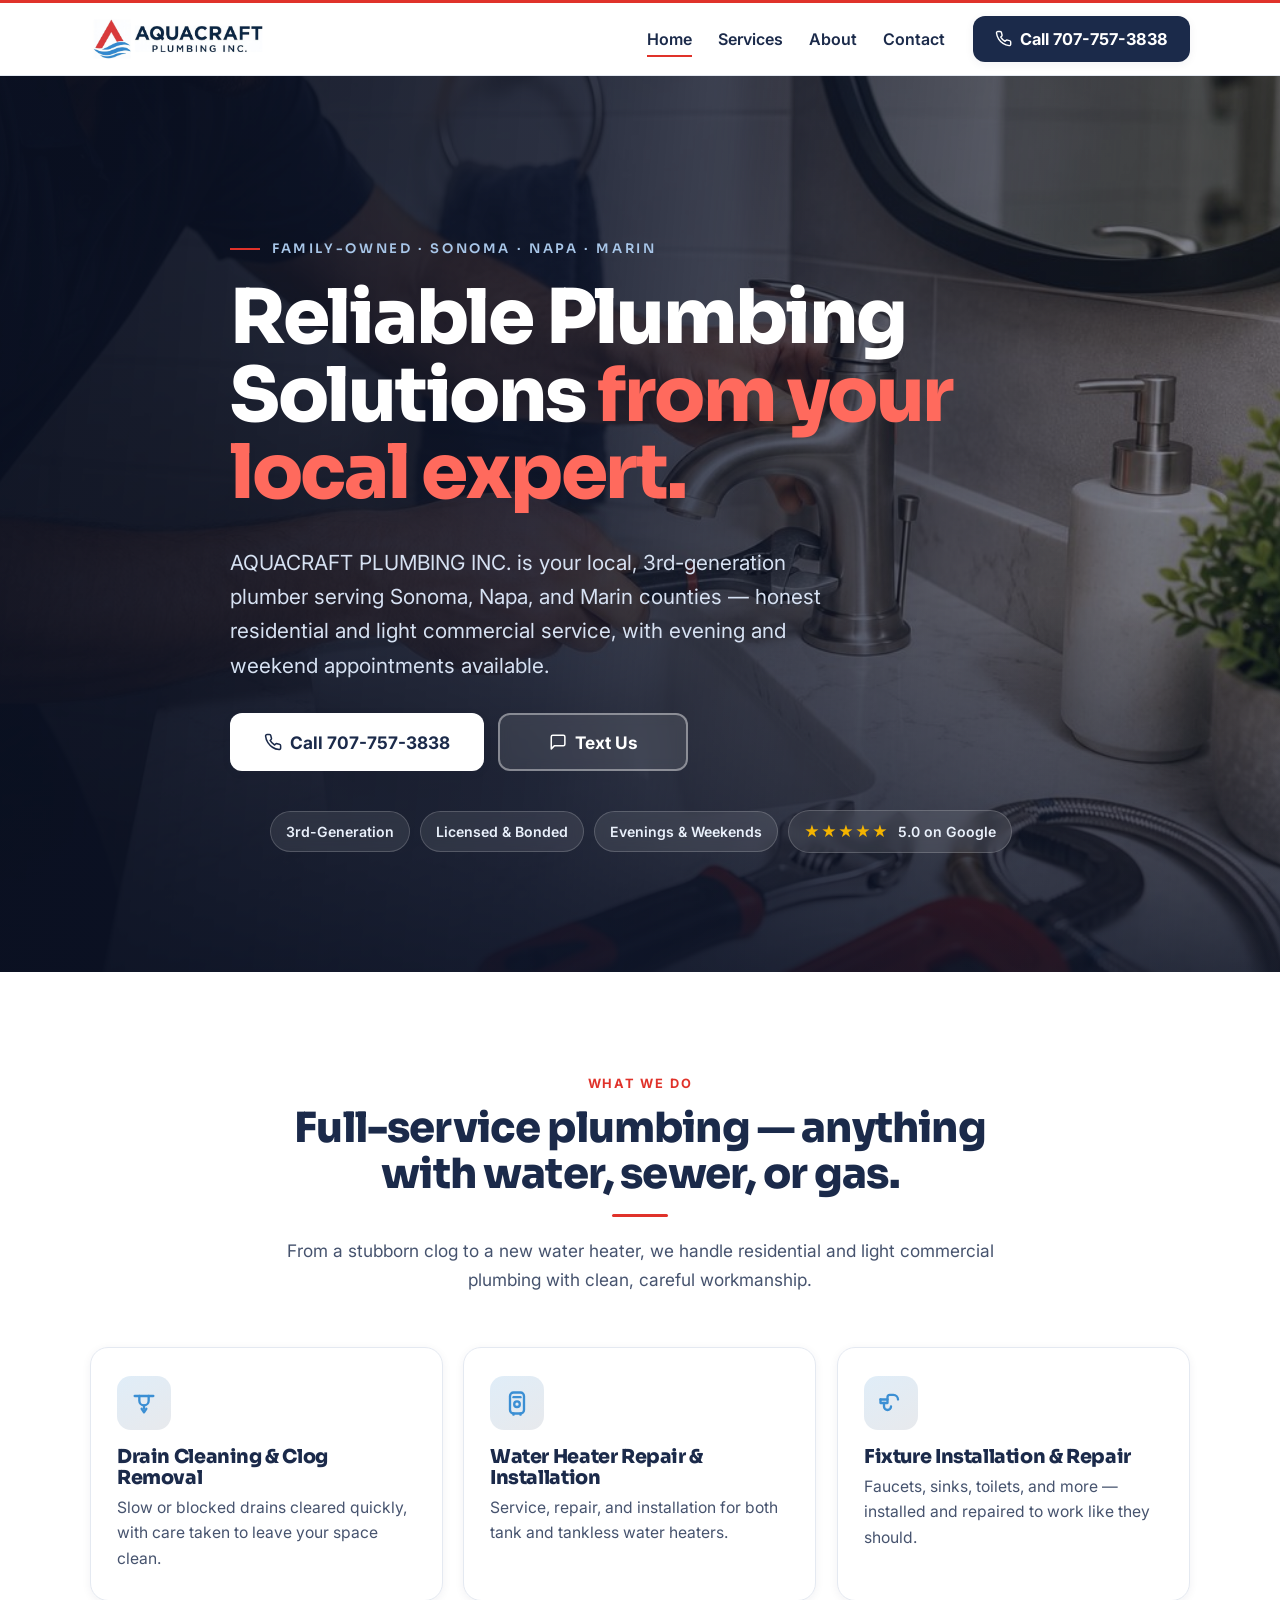
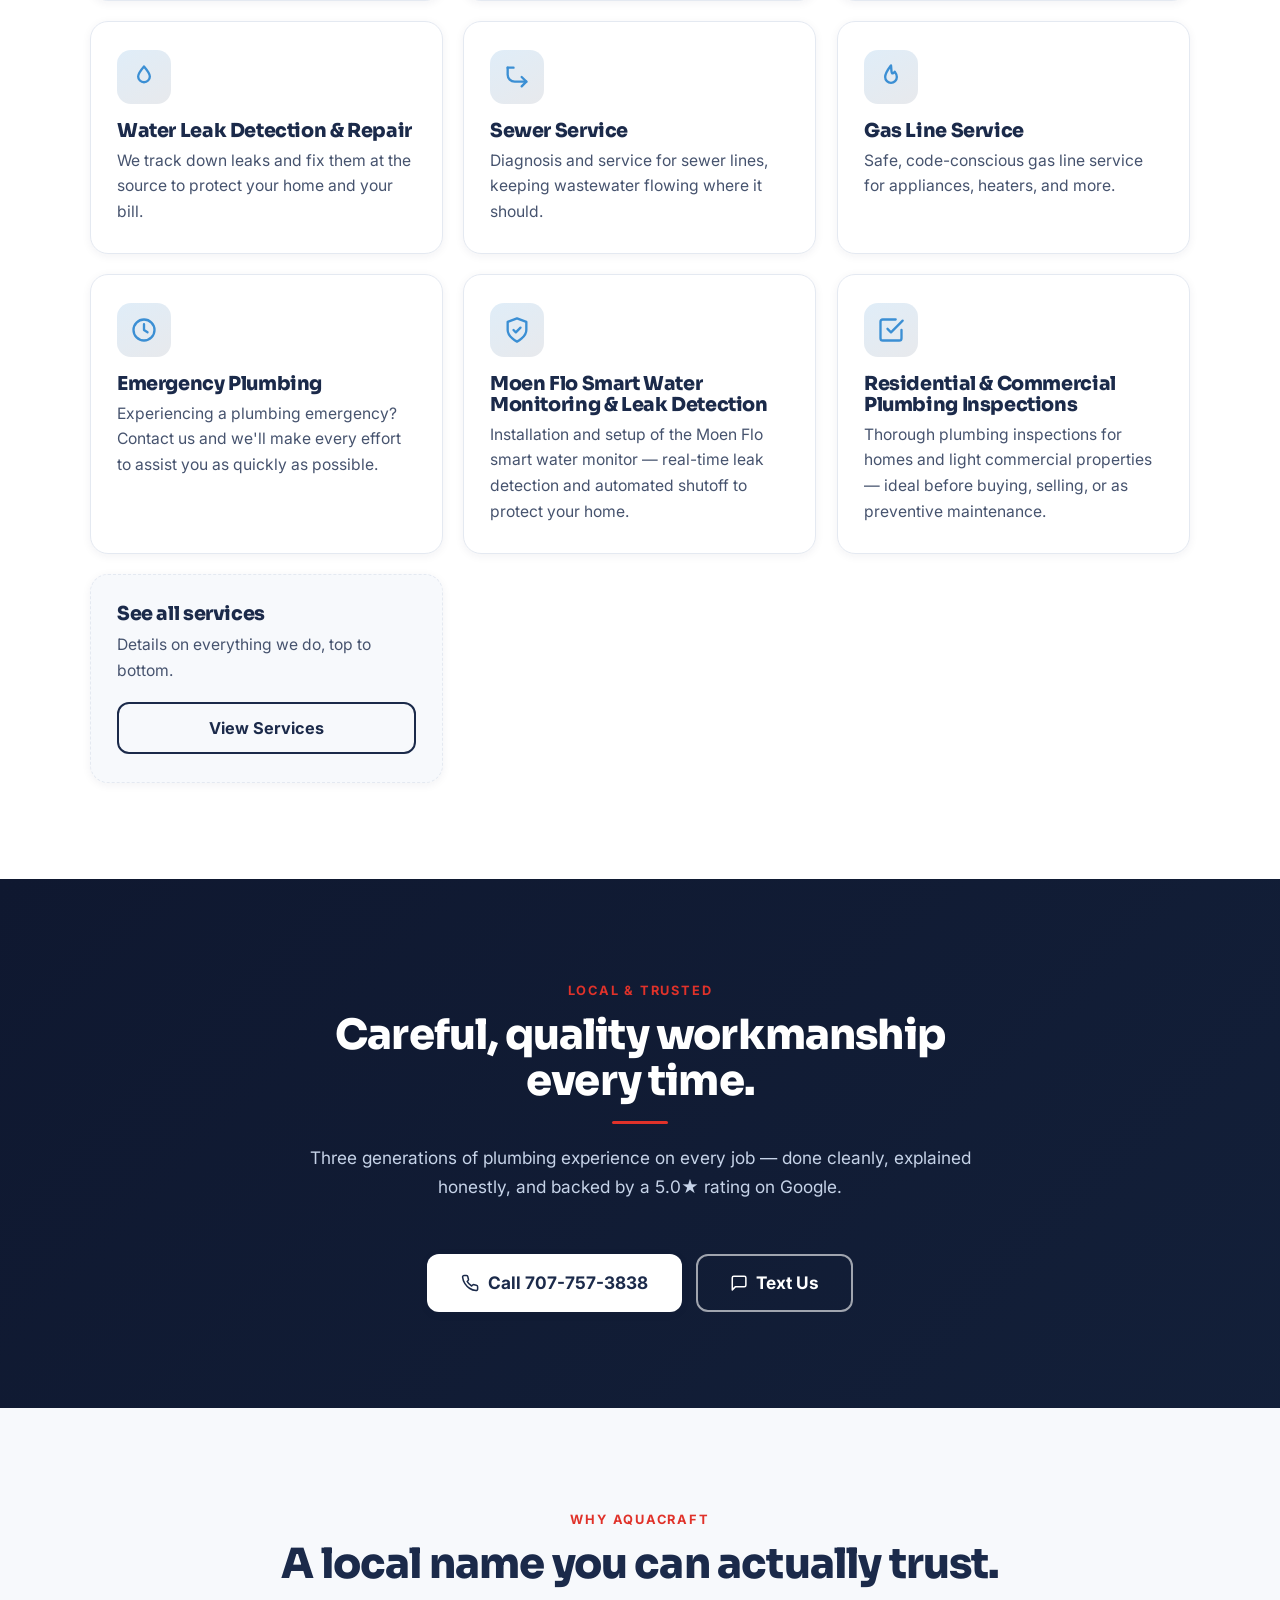
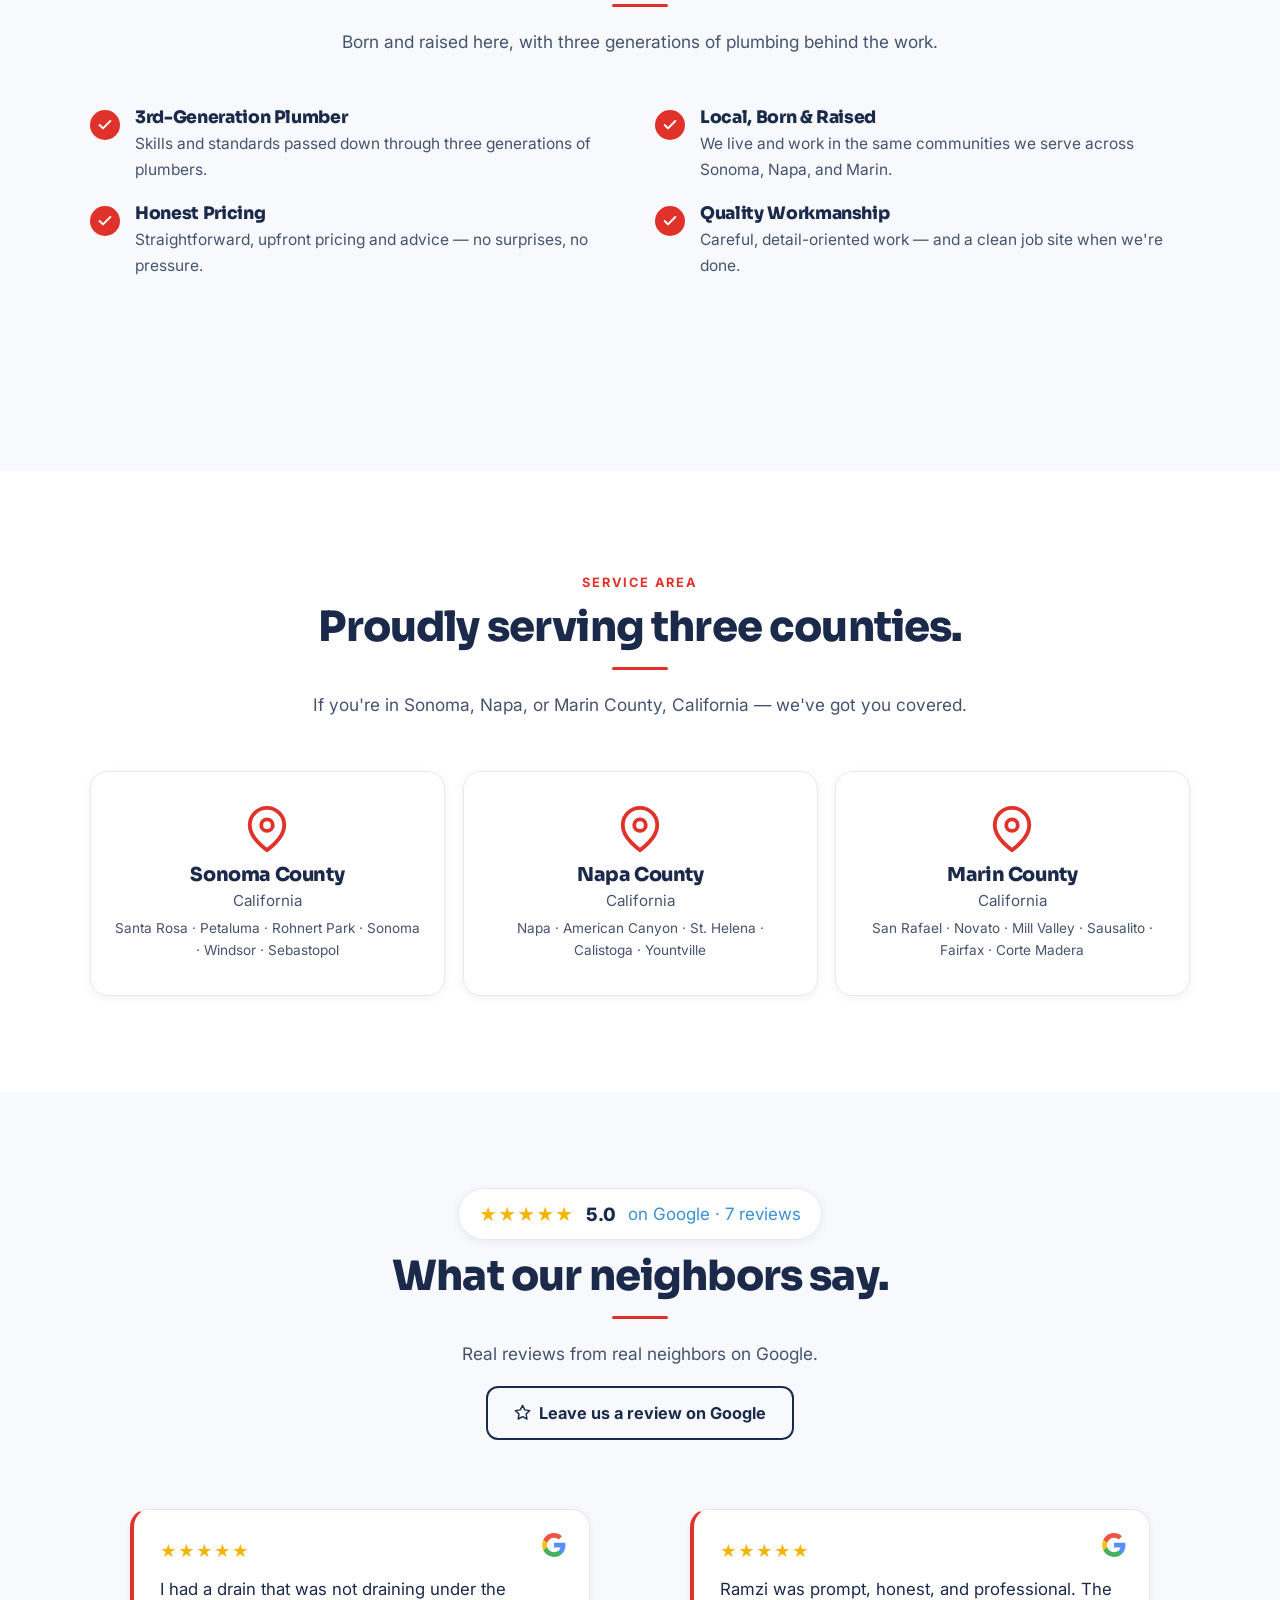
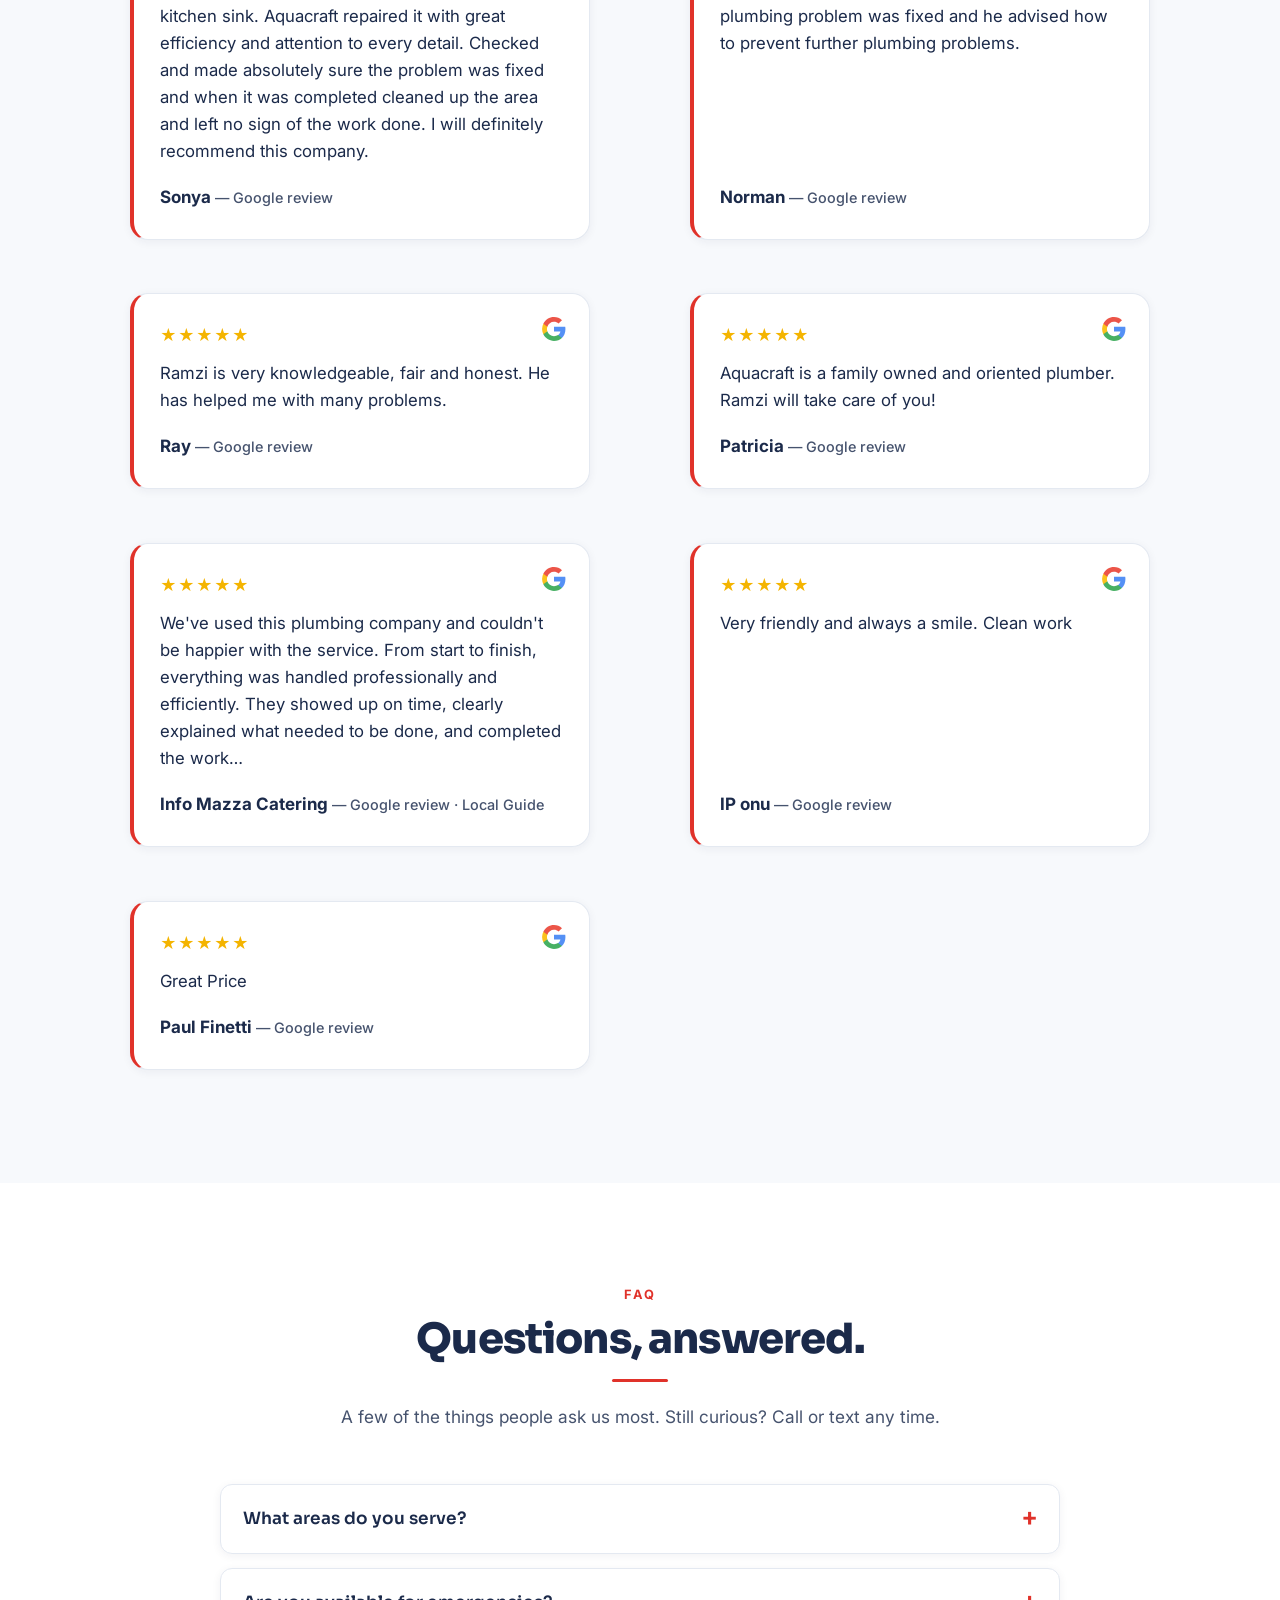
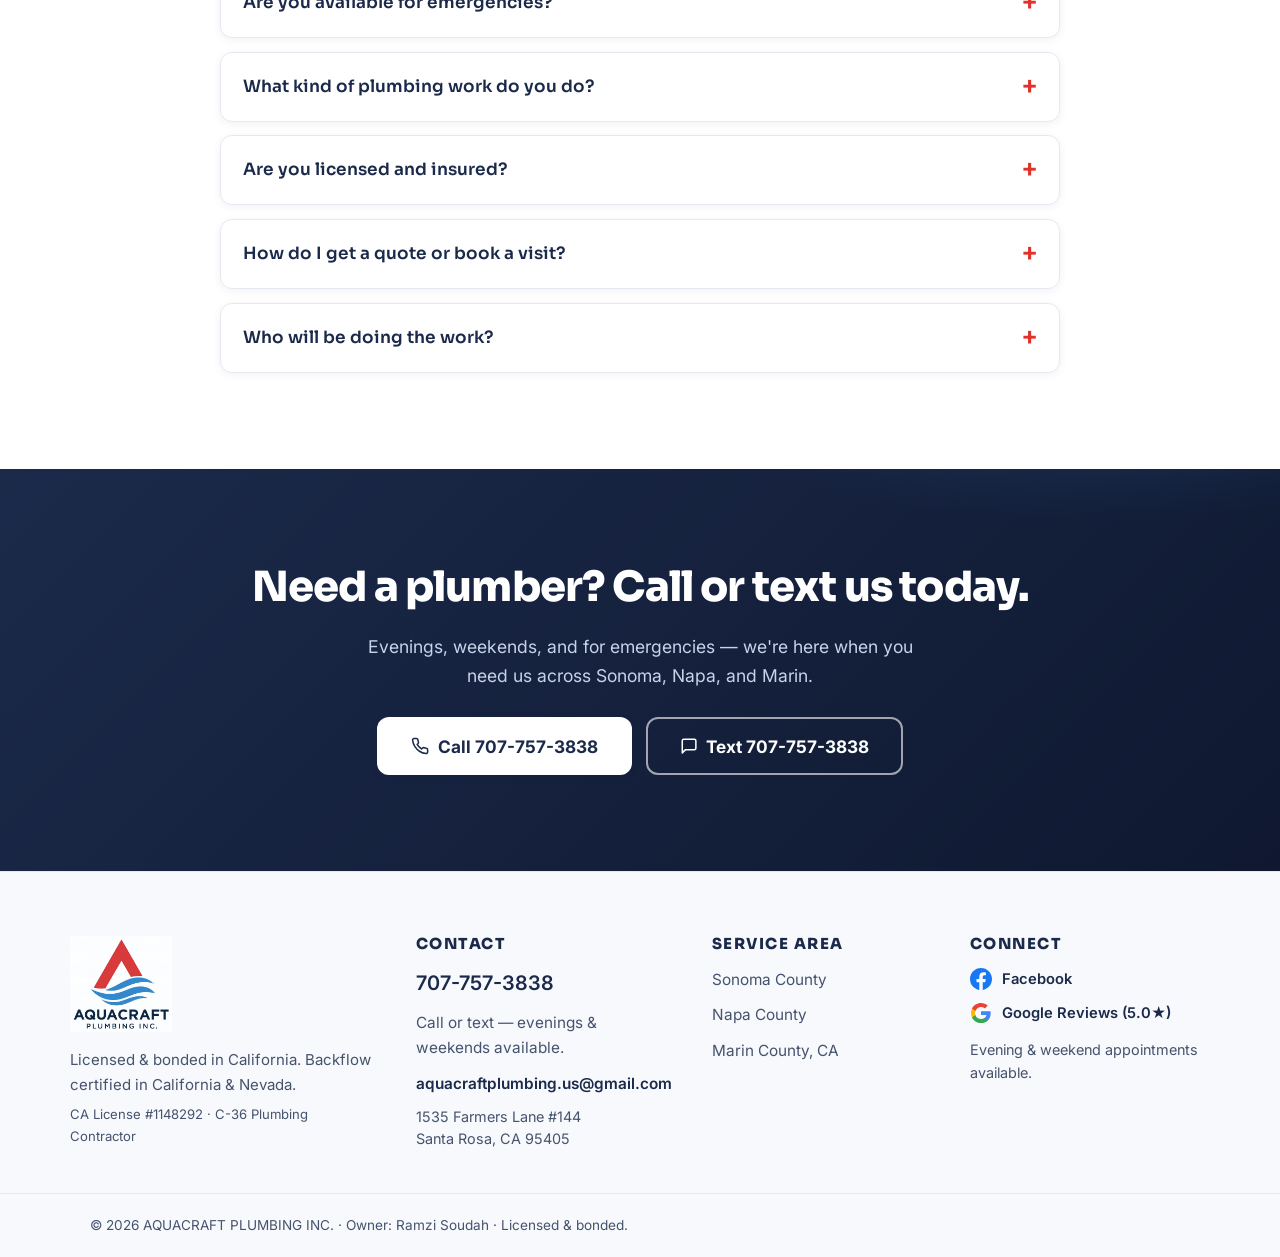
==== index.html @ 2d9b6097 "Major content and SEO updates across all pages Hours/Availability: - Remove all 24/7 claims; replace" ====
<!DOCTYPE html>
<html lang="en">
<head>
  <meta charset="UTF-8" />
  <meta name="viewport" content="width=device-width, initial-scale=1" />
  <title>AQUACRAFT PLUMBING INC. | Local Plumber in Sonoma, Napa &amp; Marin</title>
  <meta name="description" content="AQUACRAFT PLUMBING INC. is a local, 3rd-generation plumber serving Sonoma, Napa, and Marin counties. Residential & light commercial service with evening and weekend availability. CA Licensed #1148292. Call or text 707-757-3838." />
  <meta name="theme-color" content="#1B2A4A" />
  <script>document.documentElement.classList.add("reveal-on");</script>

  <!-- SEO: swap EXAMPLE-DOMAIN.com for the real domain once chosen (see README) -->
  <link rel="canonical" href="https://EXAMPLE-DOMAIN.com/" />
  <meta property="og:type" content="website" />
  <meta property="og:title" content="AQUACRAFT PLUMBING INC. | Local Plumber in Sonoma, Napa & Marin" />
  <meta property="og:description" content="Local, 3rd-generation plumber. Residential & light commercial service. Evening & weekend appointments available. CA Licensed #1148292. Call or text 707-757-3838." />
  <meta property="og:image" content="https://EXAMPLE-DOMAIN.com/AQUA_logo.jpg" />

  <link rel="icon" type="image/jpeg" href="AQUA_logo.jpg" />
  <link rel="preconnect" href="https://fonts.googleapis.com" />
  <link rel="preconnect" href="https://fonts.gstatic.com" crossorigin />
  <link rel="stylesheet" href="https://fonts.googleapis.com/css2?family=Sora:wght@500;600;700;800&family=Inter:wght@400;500;600;700&display=swap" />
  <link rel="stylesheet" href="styles.css" />

  <!-- LocalBusiness structured data — swap EXAMPLE-DOMAIN.com for the real domain (see README) -->
  <script type="application/ld+json">
  {
    "@context": "https://schema.org",
    "@type": "Plumber",
    "name": "AQUACRAFT PLUMBING INC.",
    "image": "https://EXAMPLE-DOMAIN.com/AQUA_logo.jpg",
    "url": "https://EXAMPLE-DOMAIN.com/",
    "telephone": "+1-707-757-3838",
    "founder": "Ramzi Soudah",
    "foundingDate": "2026-01",
    "priceRange": "$$",
    "areaServed": [
      { "@type": "AdministrativeArea", "name": "Sonoma County, California" },
      { "@type": "AdministrativeArea", "name": "Napa County, California" },
      { "@type": "AdministrativeArea", "name": "Marin County, California" }
    ],
    "aggregateRating": {
      "@type": "AggregateRating",
      "ratingValue": "5.0",
      "reviewCount": "7"
    },
    "sameAs": ["https://www.facebook.com/AquacraftPlumbingInc"]
  }
  </script>

  <!-- FAQ structured data -->
  <script type="application/ld+json">
  {
    "@context": "https://schema.org",
    "@type": "FAQPage",
    "mainEntity": [
      { "@type": "Question", "name": "What areas do you serve?", "acceptedAnswer": { "@type": "Answer", "text": "We serve Sonoma County, Napa County, and Marin County, California — homes and light commercial properties throughout the area." } },
      { "@type": "Question", "name": "Are you available for emergencies?", "acceptedAnswer": { "@type": "Answer", "text": "Yes. If you're experiencing a plumbing emergency, contact us and we'll make every effort to assist you as quickly as possible. Call or text 707-757-3838." } },
      { "@type": "Question", "name": "What kind of plumbing work do you do?", "acceptedAnswer": { "@type": "Answer", "text": "Residential and light commercial plumbing — anything with water, sewer, or gas: drain cleaning, water heater repair and installation, fixtures, leak detection, sewer service, gas lines, Moen Flo smart water monitoring, plumbing inspections, and emergency service." } },
      { "@type": "Question", "name": "Are you licensed and insured?", "acceptedAnswer": { "@type": "Answer", "text": "Yes — AQUACRAFT PLUMBING INC. is licensed and bonded in California (License #1148292, C-36 Plumbing Contractor), and backflow certified in both California and Nevada." } },
      { "@type": "Question", "name": "How do I get a quote or book a visit?", "acceptedAnswer": { "@type": "Answer", "text": "The fastest way is to call or text 707-757-3838. You can also email aquacraftplumbing.us@gmail.com. Tell us what's going on and we'll let you know how we can help. Evening and weekend appointments are available." } },
      { "@type": "Question", "name": "Who will be doing the work?", "acceptedAnswer": { "@type": "Answer", "text": "A family-owned, 3rd-generation team with 15 years of combined experience — local, born and raised in the community we serve." } }
    ]
  }
  </script>
</head>
<body>

  <!-- ============ HEADER ============ -->
  <header class="site-header">
    <div class="container header-inner">
      <a class="brand" href="index.html" aria-label="AQUACRAFT PLUMBING INC. — home">
        <img class="brand-logo" src="AQUA_logo_horizontal.jpg" alt="AQUACRAFT PLUMBING INC." width="2142" height="559" />
      </a>
      <button class="nav-toggle" aria-label="Open menu" aria-expanded="false" aria-controls="primary-nav">
        <span></span><span></span><span></span>
      </button>
      <nav class="primary-nav" id="primary-nav" aria-label="Primary">
        <ul>
          <li><a href="index.html" aria-current="page">Home</a></li>
          <li><a href="services.html">Services</a></li>
          <li><a href="about.html">About</a></li>
          <li><a href="contact.html">Contact</a></li>
        </ul>
        <a class="btn btn-primary header-call" href="tel:7077573838">
          <svg viewBox="0 0 24 24" fill="none" stroke="currentColor" stroke-width="2" stroke-linecap="round" stroke-linejoin="round" aria-hidden="true"><path d="M22 16.92v3a2 2 0 0 1-2.18 2 19.79 19.79 0 0 1-8.63-3.07 19.5 19.5 0 0 1-6-6 19.79 19.79 0 0 1-3.07-8.67A2 2 0 0 1 4.11 2h3a2 2 0 0 1 2 1.72c.13.96.36 1.9.7 2.81a2 2 0 0 1-.45 2.11L8.09 9.91a16 16 0 0 0 6 6l1.27-1.27a2 2 0 0 1 2.11-.45c.91.34 1.85.57 2.81.7A2 2 0 0 1 22 16.92z"/></svg>
          Call 707-757-3838
        </a>
      </nav>
    </div>
  </header>

  <main>
    <!-- ============ HERO ============ -->
    <section class="hero hero--media">
      <div class="container hero-inner">
        <p class="hero-eyebrow">Family-Owned · Sonoma · Napa · Marin</p>
        <h1>Reliable Plumbing Solutions <span class="accent">from your local expert.</span></h1>
        <p class="lead">AQUACRAFT PLUMBING INC. is your local, 3rd-generation plumber serving Sonoma, Napa, and Marin counties — honest residential and light commercial service, with evening and weekend appointments available.</p>
        <div class="hero-actions">
          <a class="btn btn-primary btn-lg" href="tel:7077573838">
            <svg viewBox="0 0 24 24" fill="none" stroke="currentColor" stroke-width="2" stroke-linecap="round" stroke-linejoin="round" aria-hidden="true"><path d="M22 16.92v3a2 2 0 0 1-2.18 2 19.79 19.79 0 0 1-8.63-3.07 19.5 19.5 0 0 1-6-6 19.79 19.79 0 0 1-3.07-8.67A2 2 0 0 1 4.11 2h3a2 2 0 0 1 2 1.72c.13.96.36 1.9.7 2.81a2 2 0 0 1-.45 2.11L8.09 9.91a16 16 0 0 0 6 6l1.27-1.27a2 2 0 0 1 2.11-.45c.91.34 1.85.57 2.81.7A2 2 0 0 1 22 16.92z"/></svg>
            Call 707-757-3838
          </a>
          <a class="btn btn-ghost btn-lg" href="sms:7077573838">
            <svg viewBox="0 0 24 24" fill="none" stroke="currentColor" stroke-width="2" stroke-linecap="round" stroke-linejoin="round" aria-hidden="true"><path d="M21 15a2 2 0 0 1-2 2H7l-4 4V5a2 2 0 0 1 2-2h14a2 2 0 0 1 2 2z"/></svg>
            Text Us
          </a>
        </div>
        <ul class="trust-strip">
          <li>3rd-Generation</li>
          <li>Licensed &amp; Bonded</li>
          <li>Evenings &amp; Weekends</li>
          <li><span class="stars" aria-hidden="true">★★★★★</span> 5.0 on Google</li>
        </ul>
      </div>
    </section>

    <!-- ============ SERVICES OVERVIEW ============ -->
    <section class="section" id="services">
      <div class="container">
        <div class="section-head" data-reveal>
          <span class="eyebrow">What we do</span>
          <h2>Full-service plumbing — anything with water, sewer, or gas.</h2>
          <p>From a stubborn clog to a new water heater, we handle residential and light commercial plumbing with clean, careful workmanship.</p>
        </div>

        <div class="card-grid">
          <article class="card" data-reveal>
            <div class="card-icon" aria-hidden="true"><svg viewBox="0 0 24 24" fill="none" stroke="currentColor" stroke-width="2" stroke-linecap="round" stroke-linejoin="round"><path d="M4 6h16"/><path d="M8 6v4a4 4 0 0 0 8 0V6"/><path d="M12 14v3"/><path d="M10 17l2 3 2-3"/></svg></div>
            <h3>Drain Cleaning &amp; Clog Removal</h3>
            <p>Slow or blocked drains cleared quickly, with care taken to leave your space clean.</p>
          </article>
          <article class="card" data-reveal>
            <div class="card-icon" aria-hidden="true"><svg viewBox="0 0 24 24" fill="none" stroke="currentColor" stroke-width="2" stroke-linecap="round" stroke-linejoin="round"><rect x="6" y="3" width="12" height="18" rx="3"/><path d="M9 7h6"/><circle cx="12" cy="13" r="2.4"/><path d="M9 21v1M15 21v1"/></svg></div>
            <h3>Water Heater Repair &amp; Installation</h3>
            <p>Service, repair, and installation for both tank and tankless water heaters.</p>
          </article>
          <article class="card" data-reveal>
            <div class="card-icon" aria-hidden="true"><svg viewBox="0 0 24 24" fill="none" stroke="currentColor" stroke-width="2" stroke-linecap="round" stroke-linejoin="round"><path d="M3 9h6V7a2 2 0 0 1 2-2h3a4 4 0 0 1 4 4"/><path d="M3 9v3h6V9"/><path d="M6 12v3a3 3 0 0 0 6 0"/></svg></div>
            <h3>Fixture Installation &amp; Repair</h3>
            <p>Faucets, sinks, toilets, and more — installed and repaired to work like they should.</p>
          </article>
          <article class="card" data-reveal>
            <div class="card-icon" aria-hidden="true"><svg viewBox="0 0 24 24" fill="none" stroke="currentColor" stroke-width="2" stroke-linecap="round" stroke-linejoin="round"><path d="M12 3c-3 3.5-5 6.2-5 8.5a5 5 0 0 0 10 0C17 9.2 15 6.5 12 3z"/></svg></div>
            <h3>Water Leak Detection &amp; Repair</h3>
            <p>We track down leaks and fix them at the source to protect your home and your bill.</p>
          </article>
          <article class="card" data-reveal>
            <div class="card-icon" aria-hidden="true"><svg viewBox="0 0 24 24" fill="none" stroke="currentColor" stroke-width="2" stroke-linecap="round" stroke-linejoin="round"><path d="M4 4v6a6 6 0 0 0 6 6h10"/><path d="M16 12l4 4-4 4"/><path d="M4 4h5"/></svg></div>
            <h3>Sewer Service</h3>
            <p>Diagnosis and service for sewer lines, keeping wastewater flowing where it should.</p>
          </article>
          <article class="card" data-reveal>
            <div class="card-icon" aria-hidden="true"><svg viewBox="0 0 24 24" fill="none" stroke="currentColor" stroke-width="2" stroke-linecap="round" stroke-linejoin="round"><path d="M12 2C9 6 7 8.5 7 12a5 5 0 0 0 10 0c0-1.6-.6-3-1.8-4.6C14 9 13 9.6 12.6 8 12.2 6.6 12.3 4.4 12 2z"/></svg></div>
            <h3>Gas Line Service</h3>
            <p>Safe, code-conscious gas line service for appliances, heaters, and more.</p>
          </article>
          <article class="card" data-reveal>
            <div class="card-icon" aria-hidden="true"><svg viewBox="0 0 24 24" fill="none" stroke="currentColor" stroke-width="2" stroke-linecap="round" stroke-linejoin="round"><circle cx="12" cy="12" r="9"/><path d="M12 7v5l3 2"/></svg></div>
            <h3>Emergency Plumbing</h3>
            <p>Experiencing a plumbing emergency? Contact us and we'll make every effort to assist you as quickly as possible.</p>
          </article>
          <article class="card" data-reveal>
            <div class="card-icon" aria-hidden="true"><svg viewBox="0 0 24 24" fill="none" stroke="currentColor" stroke-width="2" stroke-linecap="round" stroke-linejoin="round"><path d="M12 22s8-4 8-10V5l-8-3-8 3v7c0 6 8 10 8 10z"/><path d="M9 12l2 2 4-4"/></svg></div>
            <h3>Moen Flo Smart Water Monitoring &amp; Leak Detection</h3>
            <p>Installation and setup of the Moen Flo smart water monitor — real-time leak detection and automated shutoff to protect your home.</p>
          </article>
          <article class="card" data-reveal>
            <div class="card-icon" aria-hidden="true"><svg viewBox="0 0 24 24" fill="none" stroke="currentColor" stroke-width="2" stroke-linecap="round" stroke-linejoin="round"><path d="M9 11l3 3L22 4"/><path d="M21 12v7a2 2 0 0 1-2 2H5a2 2 0 0 1-2-2V5a2 2 0 0 1 2-2h11"/></svg></div>
            <h3>Residential &amp; Commercial Plumbing Inspections</h3>
            <p>Thorough plumbing inspections for homes and light commercial properties — ideal before buying, selling, or as preventive maintenance.</p>
          </article>
          <article class="card" data-reveal style="display:flex;flex-direction:column;justify-content:center;background:var(--off-white);border-style:dashed;">
            <h3 style="margin-bottom:.5rem;">See all services</h3>
            <p style="margin-bottom:18px;">Details on everything we do, top to bottom.</p>
            <a class="btn btn-ghost" href="services.html">View Services</a>
          </article>
        </div>
      </div>
    </section>

    <!-- ============ PHOTO BAND (dark, image-ready) ============ -->
    <section class="section photo-band">
      <div class="container">
        <div class="section-head" data-reveal>
          <span class="eyebrow">Local &amp; Trusted</span>
          <h2>Careful, quality workmanship every time.</h2>
          <p>Three generations of plumbing experience on every job — done cleanly, explained honestly, and backed by a 5.0★ rating on Google.</p>
        </div>
        <div class="cta-actions">
          <a class="btn btn-primary btn-lg" href="tel:7077573838">
            <svg viewBox="0 0 24 24" fill="none" stroke="currentColor" stroke-width="2" stroke-linecap="round" stroke-linejoin="round" aria-hidden="true"><path d="M22 16.92v3a2 2 0 0 1-2.18 2 19.79 19.79 0 0 1-8.63-3.07 19.5 19.5 0 0 1-6-6 19.79 19.79 0 0 1-3.07-8.67A2 2 0 0 1 4.11 2h3a2 2 0 0 1 2 1.72c.13.96.36 1.9.7 2.81a2 2 0 0 1-.45 2.11L8.09 9.91a16 16 0 0 0 6 6l1.27-1.27a2 2 0 0 1 2.11-.45c.91.34 1.85.57 2.81.7A2 2 0 0 1 22 16.92z"/></svg>
            Call 707-757-3838
          </a>
          <a class="btn btn-ghost btn-lg" href="sms:7077573838">
            <svg viewBox="0 0 24 24" fill="none" stroke="currentColor" stroke-width="2" stroke-linecap="round" stroke-linejoin="round" aria-hidden="true"><path d="M21 15a2 2 0 0 1-2 2H7l-4 4V5a2 2 0 0 1 2-2h14a2 2 0 0 1 2 2z"/></svg>
            Text Us
          </a>
        </div>
      </div>
    </section>

    <!-- ============ WHY CHOOSE ============ -->
    <section class="section section--tint">
      <div class="container">
        <div class="section-head" data-reveal>
          <span class="eyebrow">Why Aquacraft</span>
          <h2>A local name you can actually trust.</h2>
          <p>Born and raised here, with three generations of plumbing behind the work.</p>
        </div>
        <div class="feature-grid">
          <div class="feature" data-reveal>
            <span class="tick" aria-hidden="true"><svg viewBox="0 0 24 24" fill="none" stroke="currentColor" stroke-width="3" stroke-linecap="round" stroke-linejoin="round"><polyline points="20 6 9 17 4 12"/></svg></span>
            <div><h3>3rd-Generation Plumber</h3><p>Skills and standards passed down through three generations of plumbers.</p></div>
          </div>
          <div class="feature" data-reveal>
            <span class="tick" aria-hidden="true"><svg viewBox="0 0 24 24" fill="none" stroke="currentColor" stroke-width="3" stroke-linecap="round" stroke-linejoin="round"><polyline points="20 6 9 17 4 12"/></svg></span>
            <div><h3>Local, Born &amp; Raised</h3><p>We live and work in the same communities we serve across Sonoma, Napa, and Marin.</p></div>
          </div>
          <div class="feature" data-reveal>
            <span class="tick" aria-hidden="true"><svg viewBox="0 0 24 24" fill="none" stroke="currentColor" stroke-width="3" stroke-linecap="round" stroke-linejoin="round"><polyline points="20 6 9 17 4 12"/></svg></span>
            <div><h3>Honest Pricing</h3><p>Straightforward, upfront pricing and advice — no surprises, no pressure.</p></div>
          </div>
          <div class="feature" data-reveal>
            <span class="tick" aria-hidden="true"><svg viewBox="0 0 24 24" fill="none" stroke="currentColor" stroke-width="3" stroke-linecap="round" stroke-linejoin="round"><polyline points="20 6 9 17 4 12"/></svg></span>
            <div><h3>Quality Workmanship</h3><p>Careful, detail-oriented work — and a clean job site when we're done.</p></div>
          </div>
          <div class="feature" data-reveal>
            <span class="tick" aria-hidden="true"><svg viewBox="0 0 24 24" fill="none" stroke="currentColor" stroke-width="3" stroke-linecap="round" stroke-linejoin="round"><polyline points="20 6 9 17 4 12"/></svg></span>
            <div><h3>Evening &amp; Weekend Service</h3><p>Appointments available evenings and weekends to fit your schedule — plus emergency response whenever possible.</p></div>
          </div>
          <div class="feature" data-reveal>
            <span class="tick" aria-hidden="true"><svg viewBox="0 0 24 24" fill="none" stroke="currentColor" stroke-width="3" stroke-linecap="round" stroke-linejoin="round"><polyline points="20 6 9 17 4 12"/></svg></span>
            <div><h3>Licensed, Bonded &amp; Backflow Certified</h3><p>Licensed and bonded in California (CA License #1148292), and backflow certified in California and Nevada.</p></div>
          </div>
        </div>
      </div>
    </section>

    <!-- ============ SERVICE AREA ============ -->
    <section class="section">
      <div class="container">
        <div class="section-head" data-reveal>
          <span class="eyebrow">Service area</span>
          <h2>Proudly serving three counties.</h2>
          <p>If you're in Sonoma, Napa, or Marin County, California — we've got you covered.</p>
        </div>
        <div class="area-grid">
          <div class="area-card" data-reveal>
            <div class="pin" aria-hidden="true"><svg viewBox="0 0 24 24" fill="none" stroke="currentColor" stroke-width="2" stroke-linecap="round" stroke-linejoin="round"><path d="M21 10c0 7-9 13-9 13s-9-6-9-13a9 9 0 0 1 18 0z"/><circle cx="12" cy="10" r="3"/></svg></div>
            <h3>Sonoma County</h3>
            <p>California</p>
            <p class="area-cities">Santa Rosa · Petaluma · Rohnert Park · Sonoma · Windsor · Sebastopol</p>
          </div>
          <div class="area-card" data-reveal>
            <div class="pin" aria-hidden="true"><svg viewBox="0 0 24 24" fill="none" stroke="currentColor" stroke-width="2" stroke-linecap="round" stroke-linejoin="round"><path d="M21 10c0 7-9 13-9 13s-9-6-9-13a9 9 0 0 1 18 0z"/><circle cx="12" cy="10" r="3"/></svg></div>
            <h3>Napa County</h3>
            <p>California</p>
            <p class="area-cities">Napa · American Canyon · St. Helena · Calistoga · Yountville</p>
          </div>
          <div class="area-card" data-reveal>
            <div class="pin" aria-hidden="true"><svg viewBox="0 0 24 24" fill="none" stroke="currentColor" stroke-width="2" stroke-linecap="round" stroke-linejoin="round"><path d="M21 10c0 7-9 13-9 13s-9-6-9-13a9 9 0 0 1 18 0z"/><circle cx="12" cy="10" r="3"/></svg></div>
            <h3>Marin County</h3>
            <p>California</p>
            <p class="area-cities">San Rafael · Novato · Mill Valley · Sausalito · Fairfax · Corte Madera</p>
          </div>
        </div>
      </div>
    </section>

    <!-- ============ TESTIMONIALS ============ -->
    <section class="section section--tint">
      <div class="container">
        <div class="section-head" data-reveal>
          <a class="rating-banner" href="https://www.google.com/search?q=Aquacraft+Plumbing+Inc+reviews#lrd=0xaf03ddba1135db51:0x2662c081e992670a,1,,,," target="_blank" rel="noopener" aria-label="Read our 5.0-star reviews on Google">
            <span class="stars" aria-hidden="true">★★★★★</span> <span class="score">5.0</span> on Google &middot; 7 reviews
          </a>
          <h2>What our neighbors say.</h2>
          <p>Real reviews from real neighbors on Google.</p>
          <p class="review-cta">
            <a class="btn btn-ghost" href="https://www.google.com/search?q=Aquacraft+Plumbing+Inc+reviews#lrd=0xaf03ddba1135db51:0x2662c081e992670a,3,,,," target="_blank" rel="noopener">
              <svg viewBox="0 0 24 24" fill="none" stroke="currentColor" stroke-width="2" stroke-linecap="round" stroke-linejoin="round" aria-hidden="true"><polygon points="12 2 15.09 8.26 22 9.27 17 14.14 18.18 21.02 12 17.77 5.82 21.02 7 14.14 2 9.27 8.91 8.26 12 2"/></svg>
              Leave us a review on Google
            </a>
          </p>
        </div>
        <div class="quote-grid">
          <figure class="quote" data-reveal>
            <svg class="gmark-corner" viewBox="0 0 48 48" aria-hidden="true"><path fill="#4285F4" d="M45.12 24.5c0-1.56-.14-3.06-.4-4.5H24v8.51h11.84c-.51 2.75-2.06 5.08-4.39 6.64v5.52h7.11c4.16-3.83 6.56-9.47 6.56-16.17z"/><path fill="#34A853" d="M24 46c5.94 0 10.92-1.97 14.56-5.33l-7.11-5.52c-1.97 1.32-4.49 2.1-7.45 2.1-5.73 0-10.58-3.87-12.31-9.07H4.34v5.7C7.96 41.07 15.4 46 24 46z"/><path fill="#FBBC05" d="M11.69 28.18C11.25 26.86 11 25.45 11 24s.25-2.86.69-4.18v-5.7H4.34A21.98 21.98 0 0 0 2 24c0 3.55.85 6.91 2.34 9.88l7.35-5.7z"/><path fill="#EA4335" d="M24 10.75c3.23 0 6.13 1.11 8.41 3.29l6.31-6.31C34.91 4.18 29.93 2 24 2 15.4 2 7.96 6.93 4.34 14.12l7.35 5.7c1.73-5.2 6.58-9.07 12.31-9.07z"/></svg>
            <div class="stars" aria-hidden="true">★★★★★</div>
            <blockquote>I had a drain that was not draining under the kitchen sink. Aquacraft repaired it with great efficiency and attention to every detail. Checked and made absolutely sure the problem was fixed and when it was completed cleaned up the area and left no sign of the work done. I will definitely recommend this company.</blockquote>
            <figcaption class="by">Sonya <span class="src">— Google review</span></figcaption>
          </figure>
          <figure class="quote" data-reveal>
            <svg class="gmark-corner" viewBox="0 0 48 48" aria-hidden="true"><path fill="#4285F4" d="M45.12 24.5c0-1.56-.14-3.06-.4-4.5H24v8.51h11.84c-.51 2.75-2.06 5.08-4.39 6.64v5.52h7.11c4.16-3.83 6.56-9.47 6.56-16.17z"/><path fill="#34A853" d="M24 46c5.94 0 10.92-1.97 14.56-5.33l-7.11-5.52c-1.97 1.32-4.49 2.1-7.45 2.1-5.73 0-10.58-3.87-12.31-9.07H4.34v5.7C7.96 41.07 15.4 46 24 46z"/><path fill="#FBBC05" d="M11.69 28.18C11.25 26.86 11 25.45 11 24s.25-2.86.69-4.18v-5.7H4.34A21.98 21.98 0 0 0 2 24c0 3.55.85 6.91 2.34 9.88l7.35-5.7z"/><path fill="#EA4335" d="M24 10.75c3.23 0 6.13 1.11 8.41 3.29l6.31-6.31C34.91 4.18 29.93 2 24 2 15.4 2 7.96 6.93 4.34 14.12l7.35 5.7c1.73-5.2 6.58-9.07 12.31-9.07z"/></svg>
            <div class="stars" aria-hidden="true">★★★★★</div>
            <blockquote>Ramzi was prompt, honest, and professional. The plumbing problem was fixed and he advised how to prevent further plumbing problems.</blockquote>
            <figcaption class="by">Norman <span class="src">— Google review</span></figcaption>
          </figure>
          <figure class="quote" data-reveal>
            <svg class="gmark-corner" viewBox="0 0 48 48" aria-hidden="true"><path fill="#4285F4" d="M45.12 24.5c0-1.56-.14-3.06-.4-4.5H24v8.51h11.84c-.51 2.75-2.06 5.08-4.39 6.64v5.52h7.11c4.16-3.83 6.56-9.47 6.56-16.17z"/><path fill="#34A853" d="M24 46c5.94 0 10.92-1.97 14.56-5.33l-7.11-5.52c-1.97 1.32-4.49 2.1-7.45 2.1-5.73 0-10.58-3.87-12.31-9.07H4.34v5.7C7.96 41.07 15.4 46 24 46z"/><path fill="#FBBC05" d="M11.69 28.18C11.25 26.86 11 25.45 11 24s.25-2.86.69-4.18v-5.7H4.34A21.98 21.98 0 0 0 2 24c0 3.55.85 6.91 2.34 9.88l7.35-5.7z"/><path fill="#EA4335" d="M24 10.75c3.23 0 6.13 1.11 8.41 3.29l6.31-6.31C34.91 4.18 29.93 2 24 2 15.4 2 7.96 6.93 4.34 14.12l7.35 5.7c1.73-5.2 6.58-9.07 12.31-9.07z"/></svg>
            <div class="stars" aria-hidden="true">★★★★★</div>
            <blockquote>Ramzi is very knowledgeable, fair and honest. He has helped me with many problems.</blockquote>
            <figcaption class="by">Ray <span class="src">— Google review</span></figcaption>
          </figure>
          <figure class="quote" data-reveal>
            <svg class="gmark-corner" viewBox="0 0 48 48" aria-hidden="true"><path fill="#4285F4" d="M45.12 24.5c0-1.56-.14-3.06-.4-4.5H24v8.51h11.84c-.51 2.75-2.06 5.08-4.39 6.64v5.52h7.11c4.16-3.83 6.56-9.47 6.56-16.17z"/><path fill="#34A853" d="M24 46c5.94 0 10.92-1.97 14.56-5.33l-7.11-5.52c-1.97 1.32-4.49 2.1-7.45 2.1-5.73 0-10.58-3.87-12.31-9.07H4.34v5.7C7.96 41.07 15.4 46 24 46z"/><path fill="#FBBC05" d="M11.69 28.18C11.25 26.86 11 25.45 11 24s.25-2.86.69-4.18v-5.7H4.34A21.98 21.98 0 0 0 2 24c0 3.55.85 6.91 2.34 9.88l7.35-5.7z"/><path fill="#EA4335" d="M24 10.75c3.23 0 6.13 1.11 8.41 3.29l6.31-6.31C34.91 4.18 29.93 2 24 2 15.4 2 7.96 6.93 4.34 14.12l7.35 5.7c1.73-5.2 6.58-9.07 12.31-9.07z"/></svg>
            <div class="stars" aria-hidden="true">★★★★★</div>
            <blockquote>Aquacraft is a family owned and oriented plumber. Ramzi will take care of you!</blockquote>
            <figcaption class="by">Patricia <span class="src">— Google review</span></figcaption>
          </figure>
          <figure class="quote" data-reveal>
            <svg class="gmark-corner" viewBox="0 0 48 48" aria-hidden="true"><path fill="#4285F4" d="M45.12 24.5c0-1.56-.14-3.06-.4-4.5H24v8.51h11.84c-.51 2.75-2.06 5.08-4.39 6.64v5.52h7.11c4.16-3.83 6.56-9.47 6.56-16.17z"/><path fill="#34A853" d="M24 46c5.94 0 10.92-1.97 14.56-5.33l-7.11-5.52c-1.97 1.32-4.49 2.1-7.45 2.1-5.73 0-10.58-3.87-12.31-9.07H4.34v5.7C7.96 41.07 15.4 46 24 46z"/><path fill="#FBBC05" d="M11.69 28.18C11.25 26.86 11 25.45 11 24s.25-2.86.69-4.18v-5.7H4.34A21.98 21.98 0 0 0 2 24c0 3.55.85 6.91 2.34 9.88l7.35-5.7z"/><path fill="#EA4335" d="M24 10.75c3.23 0 6.13 1.11 8.41 3.29l6.31-6.31C34.91 4.18 29.93 2 24 2 15.4 2 7.96 6.93 4.34 14.12l7.35 5.7c1.73-5.2 6.58-9.07 12.31-9.07z"/></svg>
            <div class="stars" aria-hidden="true">★★★★★</div>
            <blockquote>We've used this plumbing company and couldn't be happier with the service. From start to finish, everything was handled professionally and efficiently. They showed up on time, clearly explained what needed to be done, and completed the work…</blockquote>
            <figcaption class="by">Info Mazza Catering <span class="src">— Google review · Local Guide</span></figcaption>
          </figure>
          <figure class="quote" data-reveal>
            <svg class="gmark-corner" viewBox="0 0 48 48" aria-hidden="true"><path fill="#4285F4" d="M45.12 24.5c0-1.56-.14-3.06-.4-4.5H24v8.51h11.84c-.51 2.75-2.06 5.08-4.39 6.64v5.52h7.11c4.16-3.83 6.56-9.47 6.56-16.17z"/><path fill="#34A853" d="M24 46c5.94 0 10.92-1.97 14.56-5.33l-7.11-5.52c-1.97 1.32-4.49 2.1-7.45 2.1-5.73 0-10.58-3.87-12.31-9.07H4.34v5.7C7.96 41.07 15.4 46 24 46z"/><path fill="#FBBC05" d="M11.69 28.18C11.25 26.86 11 25.45 11 24s.25-2.86.69-4.18v-5.7H4.34A21.98 21.98 0 0 0 2 24c0 3.55.85 6.91 2.34 9.88l7.35-5.7z"/><path fill="#EA4335" d="M24 10.75c3.23 0 6.13 1.11 8.41 3.29l6.31-6.31C34.91 4.18 29.93 2 24 2 15.4 2 7.96 6.93 4.34 14.12l7.35 5.7c1.73-5.2 6.58-9.07 12.31-9.07z"/></svg>
            <div class="stars" aria-hidden="true">★★★★★</div>
            <blockquote>Very friendly and always a smile. Clean work</blockquote>
            <figcaption class="by">IP onu <span class="src">— Google review</span></figcaption>
          </figure>
          <figure class="quote" data-reveal>
            <svg class="gmark-corner" viewBox="0 0 48 48" aria-hidden="true"><path fill="#4285F4" d="M45.12 24.5c0-1.56-.14-3.06-.4-4.5H24v8.51h11.84c-.51 2.75-2.06 5.08-4.39 6.64v5.52h7.11c4.16-3.83 6.56-9.47 6.56-16.17z"/><path fill="#34A853" d="M24 46c5.94 0 10.92-1.97 14.56-5.33l-7.11-5.52c-1.97 1.32-4.49 2.1-7.45 2.1-5.73 0-10.58-3.87-12.31-9.07H4.34v5.7C7.96 41.07 15.4 46 24 46z"/><path fill="#FBBC05" d="M11.69 28.18C11.25 26.86 11 25.45 11 24s.25-2.86.69-4.18v-5.7H4.34A21.98 21.98 0 0 0 2 24c0 3.55.85 6.91 2.34 9.88l7.35-5.7z"/><path fill="#EA4335" d="M24 10.75c3.23 0 6.13 1.11 8.41 3.29l6.31-6.31C34.91 4.18 29.93 2 24 2 15.4 2 7.96 6.93 4.34 14.12l7.35 5.7c1.73-5.2 6.58-9.07 12.31-9.07z"/></svg>
            <div class="stars" aria-hidden="true">★★★★★</div>
            <blockquote>Great Price</blockquote>
            <figcaption class="by">Paul Finetti <span class="src">— Google review</span></figcaption>
          </figure>
        </div>
      </div>
    </section>

    <!-- ============ FAQ ============ -->
    <section class="section" id="faq">
      <div class="container">
        <div class="section-head" data-reveal>
          <span class="eyebrow">FAQ</span>
          <h2>Questions, answered.</h2>
          <p>A few of the things people ask us most. Still curious? Call or text any time.</p>
        </div>
        <div class="faq">
          <details class="faq-item" data-reveal>
            <summary>What areas do you serve?</summary>
            <p class="faq-a">We serve Sonoma County, Napa County, and Marin County, California — homes and light commercial properties throughout the area.</p>
          </details>
          <details class="faq-item" data-reveal>
            <summary>Are you available for emergencies?</summary>
            <p class="faq-a">If you're experiencing a plumbing emergency, contact us and we'll make every effort to assist you as quickly as possible. Call or text <a href="tel:7077573838">707-757-3838</a>.</p>
          </details>
          <details class="faq-item" data-reveal>
            <summary>What kind of plumbing work do you do?</summary>
            <p class="faq-a">Residential and light commercial plumbing — anything with water, sewer, or gas: drain cleaning, water heater repair &amp; installation, fixtures, leak detection, sewer service, gas lines, Moen Flo smart water monitoring, plumbing inspections, and emergency service.</p>
          </details>
          <details class="faq-item" data-reveal>
            <summary>Are you licensed and insured?</summary>
            <p class="faq-a">Yes — AQUACRAFT PLUMBING INC. is licensed and bonded in California (CA License #1148292, C-36 Plumbing Contractor), and backflow certified in both California and Nevada.</p>
          </details>
          <details class="faq-item" data-reveal>
            <summary>How do I get a quote or book a visit?</summary>
            <p class="faq-a">The fastest way is to call or text <a href="tel:7077573838">707-757-3838</a>. You can also email us at <a href="mailto:aquacraftplumbing.us@gmail.com">aquacraftplumbing.us@gmail.com</a>. Evening and weekend appointments are available.</p>
          </details>
          <details class="faq-item" data-reveal>
            <summary>Who will be doing the work?</summary>
            <p class="faq-a">A family-owned, 3rd-generation team with 15 years of combined experience — local, born and raised in the community we serve.</p>
          </details>
        </div>
      </div>
    </section>

    <!-- ============ CTA BAND ============ -->
    <section class="section cta-band">
      <div class="container">
        <h2>Need a plumber? Call or text us today.</h2>
        <p>Evenings, weekends, and for emergencies — we're here when you need us across Sonoma, Napa, and Marin.</p>
        <div class="cta-actions">
          <a class="btn btn-primary btn-lg" href="tel:7077573838">
            <svg viewBox="0 0 24 24" fill="none" stroke="currentColor" stroke-width="2" stroke-linecap="round" stroke-linejoin="round" aria-hidden="true"><path d="M22 16.92v3a2 2 0 0 1-2.18 2 19.79 19.79 0 0 1-8.63-3.07 19.5 19.5 0 0 1-6-6 19.79 19.79 0 0 1-3.07-8.67A2 2 0 0 1 4.11 2h3a2 2 0 0 1 2 1.72c.13.96.36 1.9.7 2.81a2 2 0 0 1-.45 2.11L8.09 9.91a16 16 0 0 0 6 6l1.27-1.27a2 2 0 0 1 2.11-.45c.91.34 1.85.57 2.81.7A2 2 0 0 1 22 16.92z"/></svg>
            Call 707-757-3838
          </a>
          <a class="btn btn-ghost btn-lg" href="sms:7077573838">
            <svg viewBox="0 0 24 24" fill="none" stroke="currentColor" stroke-width="2" stroke-linecap="round" stroke-linejoin="round" aria-hidden="true"><path d="M21 15a2 2 0 0 1-2 2H7l-4 4V5a2 2 0 0 1 2-2h14a2 2 0 0 1 2 2z"/></svg>
            Text 707-757-3838
          </a>
        </div>
      </div>
    </section>
  </main>

  <!-- ============ FOOTER ============ -->
  <footer class="site-footer">
    <div class="container footer-inner">
      <div class="footer-brand">
        <img class="footer-logo" src="AQUA_logo_stacked.jpg" alt="AQUACRAFT PLUMBING INC." width="775" height="732" />
        <p>Licensed &amp; bonded in California. Backflow certified in California &amp; Nevada.</p>
        <p class="footer-license">CA License #1148292 &middot; C-36 Plumbing Contractor</p>
      </div>
      <div class="footer-col">
        <h3>Contact</h3>
        <p><a class="footer-phone" href="tel:7077573838">707-757-3838</a></p>
        <p>Call or text — evenings &amp; weekends available.</p>
        <p><a href="mailto:aquacraftplumbing.us@gmail.com">aquacraftplumbing.us@gmail.com</a></p>
        <address class="footer-address">1535 Farmers Lane #144<br>Santa Rosa, CA 95405</address>
      </div>
      <div class="footer-col">
        <h3>Service Area</h3>
        <p>Sonoma County</p>
        <p>Napa County</p>
        <p>Marin County, CA</p>
      </div>
      <div class="footer-col">
        <h3>Connect</h3>
        <div class="footer-social">
          <a class="social-link" href="https://www.facebook.com/AquacraftPlumbingInc" target="_blank" rel="noopener" aria-label="Find us on Facebook">
            <svg class="social-icon" viewBox="0 0 24 24" fill="#1877F2" aria-hidden="true"><path d="M24 12.073c0-6.627-5.373-12-12-12s-12 5.373-12 12c0 5.99 4.388 10.954 10.125 11.854v-8.385H7.078v-3.47h3.047V9.43c0-3.007 1.792-4.669 4.533-4.669 1.312 0 2.686.235 2.686.235v2.953H15.83c-1.491 0-1.956.925-1.956 1.874v2.25h3.328l-.532 3.47h-2.796v8.385C19.612 23.027 24 18.062 24 12.073z"/></svg>
            Facebook
          </a>
          <a class="social-link" href="https://www.google.com/search?q=Aquacraft+Plumbing+Inc+reviews#lrd=0xaf03ddba1135db51:0x2662c081e992670a,1,,,," target="_blank" rel="noopener" aria-label="Read our 5.0-star reviews on Google">
            <svg class="social-icon" viewBox="0 0 48 48" aria-hidden="true"><path fill="#4285F4" d="M45.12 24.5c0-1.56-.14-3.06-.4-4.5H24v8.51h11.84c-.51 2.75-2.06 5.08-4.39 6.64v5.52h7.11c4.16-3.83 6.56-9.47 6.56-16.17z"/><path fill="#34A853" d="M24 46c5.94 0 10.92-1.97 14.56-5.33l-7.11-5.52c-1.97 1.32-4.49 2.1-7.45 2.1-5.73 0-10.58-3.87-12.31-9.07H4.34v5.7C7.96 41.07 15.4 46 24 46z"/><path fill="#FBBC05" d="M11.69 28.18C11.25 26.86 11 25.45 11 24s.25-2.86.69-4.18v-5.7H4.34A21.98 21.98 0 0 0 2 24c0 3.55.85 6.91 2.34 9.88l7.35-5.7z"/><path fill="#EA4335" d="M24 10.75c3.23 0 6.13 1.11 8.41 3.29l6.31-6.31C34.91 4.18 29.93 2 24 2 15.4 2 7.96 6.93 4.34 14.12l7.35 5.7c1.73-5.2 6.58-9.07 12.31-9.07z"/></svg>
            Google Reviews (5.0★)
          </a>
        </div>
        <p style="margin-top:12px;font-size:.9rem;">Evening &amp; weekend appointments available.</p>
      </div>
    </div>
    <div class="footer-bottom">
      <div class="container">
        <p>&copy; <span data-year>2026</span> AQUACRAFT PLUMBING INC. &middot; Owner: Ramzi Soudah &middot; Licensed &amp; bonded.</p>
      </div>
    </div>
  </footer>

  <!-- ============ STICKY MOBILE CALL / TEXT BAR ============ -->
  <div class="mobile-bar" aria-label="Quick contact">
    <a class="btn btn-primary" href="tel:7077573838">
      <svg viewBox="0 0 24 24" fill="none" stroke="currentColor" stroke-width="2" stroke-linecap="round" stroke-linejoin="round" aria-hidden="true"><path d="M22 16.92v3a2 2 0 0 1-2.18 2 19.79 19.79 0 0 1-8.63-3.07 19.5 19.5 0 0 1-6-6 19.79 19.79 0 0 1-3.07-8.67A2 2 0 0 1 4.11 2h3a2 2 0 0 1 2 1.72c.13.96.36 1.9.7 2.81a2 2 0 0 1-.45 2.11L8.09 9.91a16 16 0 0 0 6 6l1.27-1.27a2 2 0 0 1 2.11-.45c.91.34 1.85.57 2.81.7A2 2 0 0 1 22 16.92z"/></svg>
      Call Now
    </a>
    <a class="btn btn-text" href="sms:7077573838">
      <svg viewBox="0 0 24 24" fill="none" stroke="currentColor" stroke-width="2" stroke-linecap="round" stroke-linejoin="round" aria-hidden="true"><path d="M21 15a2 2 0 0 1-2 2H7l-4 4V5a2 2 0 0 1 2-2h14a2 2 0 0 1 2 2z"/></svg>
      Text Us
    </a>
  </div>

  <script src="main.js"></script>
</body>
</html>
---- styles.css ----
/* =========================================================================
   AQUACRAFT PLUMBING INC. — site styles
   Plain CSS, no build step. Mobile-first, responsive down to 375px.
   Brand palette:
     Navy   #1B2A4A  primary — headings, body text, primary buttons
     Red    #E0322A  accent only — button hover/active, small highlights
     Blue   #3B8FD4  secondary accents
     Off-wht#F7F9FC  backgrounds
   ========================================================================= */

:root {
  --navy: #1B2A4A;
  --navy-700: #16223c;
  --navy-900: #0f1830;
  --red: #E0322A;
  --red-600: #c72820;
  --blue: #3B8FD4;
  --blue-light: #6FB2E2;
  --off-white: #F7F9FC;
  --white: #ffffff;
  --ink: #1B2A4A;
  --ink-soft: #46536e;          /* softened navy for body copy */
  --line: #e4e9f1;              /* hairline borders */
  --gold: #F4B400;              /* star-rating glyphs only (review convention) */

  --maxw: 1140px;
  --radius: 12px;
  --radius-lg: 18px;
  --shadow-sm: 0 2px 10px rgba(27, 42, 74, 0.06);
  --shadow-md: 0 10px 30px rgba(27, 42, 74, 0.10);
  --shadow-lg: 0 22px 50px rgba(27, 42, 74, 0.14);
  --ease: cubic-bezier(.2, .7, .3, 1);

  --font-display: "Sora", -apple-system, BlinkMacSystemFont, "Segoe UI", Roboto, sans-serif;
  --font-body: "Inter", -apple-system, BlinkMacSystemFont, "Segoe UI", Roboto, Helvetica, Arial, sans-serif;
}

/* ---------- Reset / base ---------- */
*, *::before, *::after { box-sizing: border-box; }

html { -webkit-text-size-adjust: 100%; scroll-behavior: smooth; }

body {
  margin: 0;
  font-family: var(--font-body);
  color: var(--ink-soft);
  background: var(--white);
  line-height: 1.65;
  font-size: 17px;
  -webkit-font-smoothing: antialiased;
  text-rendering: optimizeLegibility;
}

img { max-width: 100%; height: auto; display: block; }

h1, h2, h3, h4 {
  font-family: var(--font-display);
  color: var(--navy);
  line-height: 1.1;
  margin: 0 0 .5em;
  font-weight: 800;
  letter-spacing: -0.02em;
}
h1 { font-size: clamp(2.3rem, 5.6vw, 3.75rem); }
h2 { font-size: clamp(1.75rem, 3.8vw, 2.6rem); }
h3 { font-size: 1.2rem; }
p  { margin: 0 0 1rem; }

a { color: var(--blue); text-decoration: none; transition: color .2s var(--ease); }
a:hover { color: var(--red); }

:focus-visible {
  outline: 3px solid var(--blue);
  outline-offset: 3px;
  border-radius: 4px;
}

/* ---------- Layout helpers ---------- */
.container { width: 100%; max-width: var(--maxw); margin: 0 auto; padding: 0 20px; }

.section { padding: clamp(48px, 8vw, 96px) 0; }
.section--tint { background: var(--off-white); }

.section-head { max-width: 720px; margin: 0 auto clamp(28px, 5vw, 52px); text-align: center; }
.section-head.left { text-align: left; margin-left: 0; }
.section-head h2::after {
  content: "";
  display: block;
  width: 56px; height: 3px;
  background: var(--red);
  border-radius: 2px;
  margin: 16px auto 0;
}
.section-head.left h2::after { margin-left: 0; }
.eyebrow {
  display: inline-block;
  font-size: .8rem;
  font-weight: 700;
  letter-spacing: .14em;
  text-transform: uppercase;
  color: var(--red);
  margin-bottom: .75rem;
}
.section-head p { font-size: 1.08rem; }
.lead { font-size: 1.15rem; color: var(--ink-soft); }

/* ---------- Buttons ---------- */
.btn {
  display: inline-flex;
  align-items: center;
  justify-content: center;
  gap: .5rem;
  font-weight: 700;
  font-size: 1.02rem;
  line-height: 1;
  padding: 16px 26px;
  border-radius: var(--radius);
  border: 2px solid transparent;
  cursor: pointer;
  transition: background-color .2s var(--ease), color .2s var(--ease),
    border-color .2s var(--ease), transform .12s var(--ease), box-shadow .2s var(--ease);
  text-align: center;
  white-space: nowrap;
}
.btn:active { transform: translateY(1px); }
.btn svg { width: 1.05em; height: 1.05em; flex: none; }

/* Primary = navy default, RED on hover/active (per brand) */
.btn-primary {
  background: var(--navy);
  color: #fff;
  box-shadow: var(--shadow-sm);
}
.btn-primary:hover, .btn-primary:focus-visible { background: var(--red); color: #fff; }
.btn-primary:active { background: var(--red-600); }

/* Secondary (light surfaces) = navy outline, fills navy on hover */
.btn-ghost {
  background: transparent;
  color: var(--navy);
  border-color: var(--navy);
}
.btn-ghost:hover, .btn-ghost:focus-visible { background: var(--navy); color: #fff; }
.btn-ghost:active { background: var(--red); border-color: var(--red); }

.btn-lg { padding: 18px 32px; font-size: 1.08rem; }
.btn-block { width: 100%; }

/* ---------- Header ---------- */
.site-header {
  position: sticky;
  top: 0;
  z-index: 50;
  border-top: 3px solid var(--red);      /* brand red accent bar */
  background: var(--white);              /* white so the logo sits seamlessly */
  border-bottom: 1px solid var(--line);
}
.header-inner {
  display: flex;
  align-items: center;
  justify-content: space-between;
  gap: 16px;
  min-height: 72px;
}
.brand { display: inline-flex; align-items: center; }
.brand-logo { height: 46px; width: auto; }

.primary-nav { display: flex; align-items: center; gap: 28px; }
.primary-nav ul {
  display: flex;
  align-items: center;
  gap: 26px;
  list-style: none;
  margin: 0; padding: 0;
}
.primary-nav a:not(.btn) {
  color: var(--navy);
  font-weight: 600;
  font-size: 1rem;
  padding: 6px 0;
  position: relative;
}
.primary-nav a:not(.btn)::after {
  content: "";
  position: absolute;
  left: 0; bottom: -2px;
  width: 100%; height: 2px;
  background: var(--red);
  transform: scaleX(0);
  transform-origin: left;
  transition: transform .25s var(--ease);
}
.primary-nav a:not(.btn):hover::after,
.primary-nav a[aria-current="page"]::after { transform: scaleX(1); }
.primary-nav a[aria-current="page"] { color: var(--navy); }
.header-call { padding: 12px 20px; }

/* hamburger */
.nav-toggle {
  display: none;
  flex-direction: column;
  justify-content: center;
  gap: 5px;
  width: 46px; height: 46px;
  padding: 10px;
  background: transparent;
  border: 1px solid var(--line);
  border-radius: 10px;
  cursor: pointer;
}
.nav-toggle span {
  display: block; height: 2px; width: 100%;
  background: var(--navy); border-radius: 2px;
  transition: transform .25s var(--ease), opacity .2s var(--ease);
}
.nav-toggle[aria-expanded="true"] span:nth-child(1) { transform: translateY(7px) rotate(45deg); }
.nav-toggle[aria-expanded="true"] span:nth-child(2) { opacity: 0; }
.nav-toggle[aria-expanded="true"] span:nth-child(3) { transform: translateY(-7px) rotate(-45deg); }

/* ---------- Hero ---------- */
.hero {
  position: relative;
  overflow: hidden;
  background:
    radial-gradient(1100px 520px at 88% -10%, rgba(59, 143, 212, 0.16), transparent 60%),
    radial-gradient(900px 480px at -5% 110%, rgba(27, 42, 74, 0.07), transparent 55%),
    linear-gradient(180deg, #ffffff 0%, var(--off-white) 100%);
  border-bottom: 1px solid var(--line);
}
.hero-inner { padding: clamp(54px, 9vw, 104px) 0 clamp(40px, 6vw, 72px); max-width: 820px; }
.hero h1 { color: var(--navy); margin-bottom: .35em; }
.hero h1 .accent { color: var(--red); }
.hero .lead { max-width: 600px; margin-bottom: 1.9rem; }
.hero-actions { display: flex; flex-wrap: wrap; gap: 14px; margin-bottom: 2.4rem; }

/* trust strip */
.trust-strip {
  display: flex;
  flex-wrap: wrap;
  align-items: center;
  gap: 12px 26px;
  padding-top: 1.6rem;
  border-top: 1px solid var(--line);
}
.trust-strip li {
  list-style: none;
  display: inline-flex;
  align-items: center;
  gap: 9px;
  font-weight: 600;
  color: var(--navy);
  font-size: .96rem;
}
.trust-strip ul { display: contents; margin: 0; padding: 0; }
.trust-strip .dot { width: 7px; height: 7px; border-radius: 50%; background: var(--red); flex: none; }
.stars { color: var(--gold); letter-spacing: 1px; font-size: .95rem; }

/* ---------- Service cards ---------- */
.card-grid {
  display: grid;
  grid-template-columns: 1fr;
  gap: 20px;
}
.card {
  background: var(--white);
  border: 1px solid var(--line);
  border-radius: var(--radius-lg);
  padding: 28px 26px;
  box-shadow: var(--shadow-sm);
  transition: transform .2s var(--ease), box-shadow .2s var(--ease), border-color .2s var(--ease);
}
.card:hover { transform: translateY(-4px); box-shadow: var(--shadow-md); border-color: #d4ddec; }
.card-icon {
  width: 54px; height: 54px;
  display: grid; place-items: center;
  border-radius: 14px;
  background: rgba(59, 143, 212, 0.12);
  color: var(--blue);
  margin-bottom: 16px;
}
.card-icon svg { width: 28px; height: 28px; }
.card h3 { margin-bottom: .4rem; }
.card p { margin: 0; font-size: .98rem; }

/* ---------- Feature list (why choose) ---------- */
.feature-grid {
  display: grid;
  grid-template-columns: 1fr;
  gap: 22px 30px;
}
.feature {
  display: flex;
  gap: 15px;
  align-items: flex-start;
}
.feature .tick {
  flex: none;
  width: 30px; height: 30px;
  border-radius: 50%;
  background: var(--red);
  color: #fff;
  display: grid; place-items: center;
  margin-top: 2px;
}
.feature .tick svg { width: 16px; height: 16px; }
.feature h3 { font-size: 1.08rem; margin-bottom: .25rem; }
.feature p { margin: 0; font-size: .97rem; }

/* ---------- Service area ---------- */
.area-grid {
  display: grid;
  grid-template-columns: 1fr;
  gap: 18px;
}
.area-card {
  text-align: center;
  background: var(--white);
  border: 1px solid var(--line);
  border-radius: var(--radius-lg);
  padding: 34px 22px;
  box-shadow: var(--shadow-sm);
}
.area-card .pin {
  width: 46px; height: 46px; margin: 0 auto 12px;
  color: var(--red);
}
.area-card h3 { margin-bottom: .15rem; }
.area-card p { margin: 0; color: var(--ink-soft); font-size: .95rem; }

/* ---------- Testimonials ---------- */
.rating-banner {
  display: inline-flex;
  align-items: center;
  gap: 12px;
  background: var(--white);
  border: 1px solid var(--line);
  box-shadow: var(--shadow-sm);
  border-radius: 999px;
  padding: 10px 20px;
  margin-bottom: 14px;
}
.rating-banner .score { font-weight: 800; color: var(--navy); font-size: 1.15rem; }
.rating-banner .stars { font-size: 1.1rem; }

.quote-grid {
  display: grid;
  grid-template-columns: 1fr;
  gap: 20px;
}
.quote {
  background: var(--white);
  border: 1px solid var(--line);
  border-radius: var(--radius-lg);
  padding: 28px 26px;
  box-shadow: var(--shadow-sm);
  display: flex;
  flex-direction: column;
}
.quote { border-left: 4px solid var(--red); }
.quote .stars { font-size: 1rem; margin-bottom: 12px; }
.quote blockquote { margin: 0 0 18px; font-size: 1.02rem; color: var(--ink); }
.quote .by { margin-top: auto; font-weight: 700; color: var(--navy); }
.quote .src { font-weight: 500; color: var(--ink-soft); font-size: .9rem; }

/* ---------- CTA band (navy / dark accent) ---------- */
.cta-band {
  background:
    radial-gradient(800px 360px at 85% -40%, rgba(59, 143, 212, 0.28), transparent 60%),
    linear-gradient(135deg, var(--navy) 0%, var(--navy-900) 100%);
  color: #eaf1fb;
  text-align: center;
}
.cta-band h2 { color: #fff; }
.cta-band p { color: #c6d3e8; max-width: 560px; margin: 0 auto 1.7rem; font-size: 1.1rem; }
.cta-actions { display: flex; flex-wrap: wrap; gap: 14px; justify-content: center; }

/* buttons inside the dark band/callout invert for contrast (still red on hover) */
.cta-band .btn-primary, .callout .btn-primary { background: #fff; color: var(--navy); }
.cta-band .btn-primary:hover, .cta-band .btn-primary:focus-visible,
.callout .btn-primary:hover, .callout .btn-primary:focus-visible { background: var(--red); color: #fff; }
.cta-band .btn-ghost, .callout .btn-ghost { color: #fff; border-color: rgba(255,255,255,.6); }
.cta-band .btn-ghost:hover, .cta-band .btn-ghost:focus-visible,
.callout .btn-ghost:hover, .callout .btn-ghost:focus-visible { background: #fff; color: var(--navy); border-color: #fff; }

/* ---------- Emergency callout ---------- */
.callout {
  background:
    radial-gradient(700px 320px at 90% 120%, rgba(224, 50, 42, 0.18), transparent 60%),
    linear-gradient(135deg, var(--navy) 0%, var(--navy-900) 100%);
  color: #eaf1fb;
  border-radius: var(--radius-lg);
  padding: clamp(30px, 5vw, 48px);
  display: flex;
  flex-direction: column;
  gap: 18px;
}
.callout h2 { color: #fff; margin-bottom: 0; }
.callout p { color: #c6d3e8; margin: 0; max-width: 640px; }
.callout .callout-actions { display: flex; flex-wrap: wrap; gap: 12px; }
.badge-24 {
  display: inline-flex; align-items: center; gap: 8px;
  align-self: flex-start;
  background: rgba(255,255,255,.12);
  color: #fff; font-weight: 700; font-size: .85rem;
  letter-spacing: .08em; text-transform: uppercase;
  padding: 7px 14px; border-radius: 999px;
}

/* ---------- Detailed service rows (services.html) ---------- */
.svc-list { display: grid; gap: 18px; }
.svc-row {
  display: grid;
  grid-template-columns: 1fr;
  gap: 16px;
  background: var(--white);
  border: 1px solid var(--line);
  border-radius: var(--radius-lg);
  padding: 26px 24px;
  box-shadow: var(--shadow-sm);
}
.svc-row .card-icon { margin-bottom: 0; }
.svc-row h3 { margin-bottom: .3rem; }
.svc-row p { margin: 0; }
.svc-img-ph {
  min-height: 220px; border-radius: var(--radius-lg);
  background: linear-gradient(135deg, var(--off-white), #e8eef6);
  border: 2px dashed var(--line);
  display: flex; align-items: center; justify-content: center;
}
.svc-img-ph svg { width: 56px; height: 56px; color: var(--red); opacity: .7; }
.area-cities { font-size: .85rem !important; color: var(--ink-soft); margin-top: 4px !important; }

/* ---------- Contact blocks ---------- */
.contact-grid {
  display: grid;
  grid-template-columns: 1fr;
  gap: 20px;
  margin-bottom: 14px;
}
.contact-card {
  text-align: center;
  border-radius: var(--radius-lg);
  padding: clamp(30px, 5vw, 46px) 26px;
  box-shadow: var(--shadow-md);
  display: flex;
  flex-direction: column;
  align-items: center;
  gap: 8px;
}
.contact-card .ci {
  width: 62px; height: 62px;
  display: grid; place-items: center;
  border-radius: 50%;
  margin-bottom: 6px;
}
.contact-card.call { background: linear-gradient(160deg,#fff, #f1f6fc); border: 1px solid var(--line); }
.contact-card.text { background: linear-gradient(160deg,#fff, #eef6ff); border: 1px solid var(--line); }
.contact-card.email { background: linear-gradient(160deg,#fff, #f5f5f5); border: 1px solid var(--line); }
.contact-card .ci.call-i { background: rgba(224,50,42,.12); color: var(--red); }
.contact-card .ci.text-i { background: rgba(59,143,212,.14); color: var(--blue); }
.contact-card .ci.email-i { background: rgba(27,42,74,.1); color: var(--navy); }
.contact-card h2 { font-size: 1.5rem; margin-bottom: .1rem; }
.contact-card .num { font-size: clamp(1.6rem, 5vw, 2.1rem); font-weight: 800; color: var(--navy); letter-spacing: -.01em; }
.contact-card .email-addr { font-size: clamp(.85rem, 2.5vw, 1rem); font-weight: 700; color: var(--navy); word-break: break-all; }
.contact-card p { margin: 0; }
.contact-card .btn { margin-top: 12px; }

.info-grid {
  display: grid;
  grid-template-columns: 1fr;
  gap: 18px;
  margin-top: 8px;
}
.info-card {
  background: var(--white);
  border: 1px solid var(--line);
  border-radius: var(--radius-lg);
  padding: 26px 24px;
  box-shadow: var(--shadow-sm);
}
.info-card h3 { display: flex; align-items: center; gap: 10px; }
.info-card h3 svg { width: 22px; height: 22px; color: var(--blue); flex: none; }
.info-card p { margin: 0; }
.info-card a { font-weight: 600; }

/* ---------- Page intro / hero-lite for inner pages ---------- */
.page-hero {
  background:
    radial-gradient(900px 420px at 85% -20%, rgba(59,143,212,.14), transparent 60%),
    linear-gradient(180deg, #ffffff 0%, var(--off-white) 100%);
  border-bottom: 1px solid var(--line);
  padding: clamp(46px, 7vw, 84px) 0 clamp(34px, 5vw, 56px);
}
.page-hero .breadcrumb { font-size: .85rem; color: var(--ink-soft); margin-bottom: 10px; letter-spacing: .02em; }
.page-hero h1 { margin-bottom: .3em; }
.page-hero p { max-width: 640px; font-size: 1.12rem; margin: 0; }

/* ---------- About story ---------- */
.prose { max-width: 740px; }
.prose p { font-size: 1.06rem; margin-bottom: 1.15rem; }
.stat-row {
  display: grid;
  grid-template-columns: repeat(2, 1fr);
  gap: 16px;
  margin: 28px 0 4px;
}
.stat {
  background: var(--white);
  border: 1px solid var(--line);
  border-radius: var(--radius);
  padding: 20px 18px;
  text-align: center;
  box-shadow: var(--shadow-sm);
}
.stat .n { font-size: 1.5rem; font-weight: 800; color: var(--red); line-height: 1.1; }
.stat .l { font-size: .82rem; color: var(--ink-soft); font-weight: 600; letter-spacing: .02em; }

.cred-grid { display: grid; grid-template-columns: 1fr; gap: 18px; }
.cred {
  display: flex; gap: 14px; align-items: flex-start;
  background: var(--white); border: 1px solid var(--line);
  border-radius: var(--radius-lg); padding: 24px; box-shadow: var(--shadow-sm);
}
.cred .tick {
  flex: none; width: 34px; height: 34px; border-radius: 10px;
  background: rgba(59,143,212,.12); color: var(--blue);
  display: grid; place-items: center;
}
.cred h3 { margin-bottom: .2rem; font-size: 1.05rem; }
.cred p { margin: 0; font-size: .96rem; }

/* ---------- Footer ---------- */
.site-footer {
  background: var(--off-white);          /* light so the logo sits seamlessly */
  border-top: 1px solid var(--line);
  color: var(--ink-soft);
}
.footer-inner {
  display: grid;
  grid-template-columns: 1fr;
  gap: 34px;
  padding: clamp(44px, 6vw, 64px) 0 36px;
}
.footer-logo { height: 96px; width: auto; margin-bottom: 16px; }
.footer-brand p { font-size: .94rem; max-width: 320px; margin: 0 0 6px; }
.footer-license { font-size: .82rem !important; color: var(--ink-soft) !important; }
.footer-address { font-style: normal; font-size: .9rem; color: var(--ink-soft); line-height: 1.5; margin: 4px 0 8px !important; }
.footer-col h3 { font-size: .95rem; text-transform: uppercase; letter-spacing: .1em; color: var(--navy); margin-bottom: 14px; }
.footer-col p { margin: 0 0 10px; font-size: .96rem; }
.footer-col a { color: var(--navy); font-weight: 600; }
.footer-col a:hover { color: var(--red); }
.footer-phone { font-size: 1.25rem; font-weight: 800; color: var(--navy) !important; }
.footer-social { display: flex; flex-direction: column; gap: 10px; margin-top: 2px; }
.social-link {
  display: flex; align-items: center; gap: 10px;
  font-size: .92rem; font-weight: 600; color: var(--navy);
  text-decoration: none; transition: color .18s;
}
.social-link:hover { color: var(--red); }
.social-icon { width: 22px; height: 22px; flex-shrink: 0; border-radius: 4px; }
.footer-bottom { border-top: 1px solid var(--line); }
.footer-bottom .container { padding-top: 20px; padding-bottom: 20px; }
.footer-bottom p { margin: 0; font-size: .85rem; color: var(--ink-soft); }

/* ---------- Sticky mobile Call/Text bar ---------- */
.mobile-bar {
  position: fixed;
  left: 0; right: 0; bottom: 0;
  z-index: 60;
  display: none;                          /* shown on mobile via media query */
  gap: 10px;
  padding: 10px 12px calc(10px + env(safe-area-inset-bottom, 0px));
  background: rgba(255,255,255,.96);
  -webkit-backdrop-filter: blur(8px);
  backdrop-filter: blur(8px);
  border-top: 1px solid var(--line);
  box-shadow: 0 -6px 22px rgba(27,42,74,.10);
}
.mobile-bar .btn { flex: 1 1 0; padding: 15px 8px; font-size: 1.04rem; }
.mobile-bar .btn-text { background: var(--blue); color: #fff; border-color: var(--blue); }
.mobile-bar .btn-text:hover, .mobile-bar .btn-text:active { background: var(--red); border-color: var(--red); }

/* ===========================================================
   Responsive — tablet / desktop
   =========================================================== */
@media (max-width: 860px) {
  .nav-toggle { display: flex; }
  .primary-nav {
    position: absolute;
    top: 100%; left: 0; right: 0;
    flex-direction: column;
    align-items: stretch;
    gap: 0;
    background: var(--white);
    border-bottom: 1px solid var(--line);
    box-shadow: var(--shadow-md);
    padding: 8px 20px 20px;
    transform-origin: top;
    display: none;
  }
  .primary-nav.open { display: flex; }
  .primary-nav ul { flex-direction: column; align-items: stretch; gap: 0; }
  .primary-nav ul li { border-bottom: 1px solid var(--line); }
  .primary-nav a:not(.btn) { display: block; padding: 14px 4px; font-size: 1.05rem; }
  .primary-nav a:not(.btn)::after { display: none; }
  .header-call { margin-top: 16px; width: 100%; }
}

@media (min-width: 600px) {
  .card-grid { grid-template-columns: repeat(2, 1fr); }
  .area-grid { grid-template-columns: repeat(3, 1fr); }
  .feature-grid { grid-template-columns: repeat(2, 1fr); }
  .quote-grid { grid-template-columns: repeat(2, 1fr); }
  .contact-grid { grid-template-columns: repeat(3, 1fr); }
  .info-grid { grid-template-columns: repeat(3, 1fr); }
  .cred-grid { grid-template-columns: repeat(2, 1fr); }
  .svc-row { grid-template-columns: 1fr; }
  .callout { flex-direction: row; align-items: center; justify-content: space-between; }
  .callout .callout-body { max-width: 60%; }
}

@media (min-width: 860px) {
  .footer-inner { grid-template-columns: 1.4fr 1fr 1fr 1.1fr; gap: 40px; }
}

@media (min-width: 900px) {
  .card-grid { grid-template-columns: repeat(3, 1fr); }
  .hero-actions .btn { min-width: 190px; }
}

/* show sticky bar only on small screens */
@media (max-width: 768px) {
  .mobile-bar { display: flex; }
  body { padding-bottom: 84px; }          /* room so content clears the bar */
}

@media (prefers-reduced-motion: reduce) {
  * { scroll-behavior: auto !important; transition: none !important; animation: none !important; }
}

/* ===========================================================
   Photo sections (graceful: show a branded gradient if the
   image file isn't present yet — never a broken-image icon)
   =========================================================== */

/* Dark image band with heavy brand overlay */
.photo-band {
  position: relative;
  background-color: var(--navy-900);
  background-image:
    linear-gradient(135deg, rgba(15,24,48,.88) 0%, rgba(20,34,60,.74) 100%),
    url("images/work.jpg");
  background-size: cover;
  background-position: center;
  color: #eaf1fb;
  text-align: center;
}
.photo-band h2 { color: #fff; }
.photo-band p  { color: #c6d3e8; }
.photo-band .cta-actions { display: flex; flex-wrap: wrap; gap: 14px; justify-content: center; }
.photo-band .btn-primary { background: #fff; color: var(--navy); }
.photo-band .btn-primary:hover, .photo-band .btn-primary:focus-visible { background: var(--red); color: #fff; }
.photo-band .btn-ghost { color: #fff; border-color: rgba(255,255,255,.6); }
.photo-band .btn-ghost:hover, .photo-band .btn-ghost:focus-visible { background: #fff; color: var(--navy); border-color: #fff; }

/* About story: text + image, two columns on desktop */
.story-grid { display: grid; gap: 30px; align-items: center; }
@media (min-width: 820px) {
  .story-grid { grid-template-columns: 1.05fr .95fr; gap: 46px; }
}
.story-img {
  position: relative;
  min-height: 340px;
  border-radius: var(--radius-lg);
  background-color: var(--navy);
  background-image:
    linear-gradient(150deg, rgba(27,42,74,.22), rgba(59,143,212,.24)),
    url("images/about.jpg");
  background-size: cover;
  background-position: center;
  box-shadow: var(--shadow-md);
  border: 1px solid var(--line);
  overflow: hidden;
}
.story-img .badge {
  position: absolute;
  left: 18px; bottom: 18px;
  display: inline-flex; align-items: center; gap: 8px;
  background: rgba(255,255,255,.96);
  border-radius: 12px;
  padding: 10px 14px;
  box-shadow: var(--shadow-md);
  font-weight: 700; color: var(--navy); font-size: .92rem;
}
.story-img .badge .stars { color: var(--gold); letter-spacing: 1px; }

/* Clickable rating pill + "leave a review" CTA in the testimonials head */
a.rating-banner {
  cursor: pointer;
  transition: border-color .2s var(--ease), box-shadow .2s var(--ease), transform .12s var(--ease);
}
a.rating-banner:hover, a.rating-banner:focus-visible {
  color: var(--ink-soft);
  border-color: var(--blue);
  box-shadow: var(--shadow-md);
  transform: translateY(-1px);
}
.review-cta { margin-top: 18px; margin-bottom: 0; }

/* ---------- Service rows with images (services.html) ---------- */
.svc-img {
  width: 100%;
  aspect-ratio: 3 / 2;
  object-fit: cover;
  border-radius: 14px;
  display: block;
  background: var(--off-white);
}
.svc-body .card-icon { margin-bottom: 12px; }
@media (min-width: 800px) {
  .svc-row { grid-template-columns: 360px 1fr; gap: 32px; align-items: center; }
  .svc-row:nth-child(even) { grid-template-columns: 1fr 360px; }
  .svc-row:nth-child(even) .svc-img { order: 2; }
  .svc-row:nth-child(even) .svc-body { order: 1; }
}

/* About panel showing the logo on a light background (logo never on dark) */
.story-logo {
  background: linear-gradient(160deg, #ffffff 0%, var(--off-white) 100%);
  display: flex;
  align-items: center;
  justify-content: center;
  padding: 40px;
}
.story-logo-img { width: 300px; max-width: 76%; height: auto; }
.story-logo .badge { border: 1px solid var(--line); }

/* ===========================================================
   MODERN UPGRADE LAYER
   =========================================================== */

/* Header: subtle shadow once scrolled */
.site-header { transition: box-shadow .25s var(--ease); }
.site-header.scrolled { box-shadow: 0 8px 30px rgba(15, 24, 48, .10); }

/* ---------- Dark, full-bleed image hero ---------- */
.hero--media {
  position: relative;
  isolation: isolate;
  color: #fff;
  background: var(--navy-900);
  border-bottom: 0;
}
.hero--media::before {            /* photo layer */
  content: ""; position: absolute; inset: 0; z-index: -2;
  background: url("images/fixture.jpg") center 35% / cover no-repeat;
  transform: scale(1.04);
}
.hero--media::after {             /* gradient overlay for legibility */
  content: ""; position: absolute; inset: 0; z-index: -1;
  background:
    linear-gradient(95deg, rgba(10,16,33,.95) 0%, rgba(13,20,40,.84) 44%, rgba(13,20,40,.42) 100%),
    linear-gradient(0deg, rgba(10,16,33,.75) 0%, rgba(10,16,33,0) 42%);
}
.hero--media .hero-inner {
  position: relative; z-index: 1;
  max-width: 820px;
  padding: clamp(78px, 12vw, 160px) 0 clamp(56px, 8vw, 108px);
}
.hero--media h1 {
  color: #fff;
  font-size: clamp(2.6rem, 6.6vw, 4.7rem);
  line-height: 1.03;
  letter-spacing: -0.03em;
  margin-bottom: .45em;
}
.hero--media h1 .accent { color: #ff6a5d; }
.hero--media .lead { color: #d6e1f2; max-width: 600px; font-size: clamp(1.06rem, 2.1vw, 1.3rem); }

.hero-eyebrow {
  display: inline-flex; align-items: center; gap: 12px;
  font-family: var(--font-display);
  font-weight: 600; font-size: .82rem; letter-spacing: .2em; text-transform: uppercase;
  color: #a8c6e8; margin-bottom: 20px;
}
.hero-eyebrow::before { content: ""; width: 30px; height: 2px; background: var(--red); display: inline-block; }

/* hero buttons on dark */
.hero--media .btn-primary { background: #fff; color: var(--navy); }
.hero--media .btn-primary:hover, .hero--media .btn-primary:focus-visible { background: var(--red); color: #fff; }
.hero--media .btn-ghost {
  background: rgba(255,255,255,.10); color: #fff; border-color: rgba(255,255,255,.40);
  -webkit-backdrop-filter: blur(6px); backdrop-filter: blur(6px);
}
.hero--media .btn-ghost:hover, .hero--media .btn-ghost:focus-visible { background: #fff; color: var(--navy); border-color: #fff; }

/* hero trust items become glass chips */
.hero--media .trust-strip { border-top: 0; padding-top: 0; margin-top: 2.3rem; gap: 10px; }
.hero--media .trust-strip li {
  background: rgba(255,255,255,.09);
  border: 1px solid rgba(255,255,255,.18);
  -webkit-backdrop-filter: blur(6px); backdrop-filter: blur(6px);
  padding: 8px 15px; border-radius: 999px;
  color: #e9f0fb; font-size: .88rem; font-weight: 600;
}
.hero--media .trust-strip .dot { display: none; }
.hero--media .trust-strip .stars { color: var(--gold); }

/* ---------- Inner page heros go dark to match ---------- */
.page-hero {
  background:
    radial-gradient(900px 440px at 88% -25%, rgba(59,143,212,.22), transparent 62%),
    linear-gradient(135deg, var(--navy) 0%, var(--navy-900) 100%);
  color: #cfdcef;
  border-bottom: 0;
}
.page-hero h1 { color: #fff; }
.page-hero p { color: #c6d3e8; }
.page-hero .breadcrumb { color: #95b1d4; }
.page-hero .breadcrumb a { color: #d2e2f4; }
.page-hero .breadcrumb a:hover { color: #fff; }

/* ---------- Scroll reveal (progressive: only when JS enables it) ---------- */
.reveal-on [data-reveal] {
  opacity: 0;
  transform: translateY(26px);
  transition: opacity .7s var(--ease), transform .7s var(--ease);
  will-change: opacity, transform;
}
.reveal-on [data-reveal].is-visible { opacity: 1; transform: none; }
@media (prefers-reduced-motion: reduce) {
  .reveal-on [data-reveal] { opacity: 1 !important; transform: none !important; }
}

/* ---------- Service/feature card icon: gradient chip ---------- */
.card-icon {
  background: linear-gradient(150deg, rgba(59,143,212,.16), rgba(27,42,74,.10));
  color: var(--blue);
}
.card { transition: transform .25s var(--ease), box-shadow .25s var(--ease), border-color .25s var(--ease); }

/* ---------- FAQ accordion ---------- */
.faq { max-width: 840px; margin: 0 auto; display: grid; gap: 14px; }
.faq-item {
  border: 1px solid var(--line);
  border-radius: var(--radius);
  background: var(--white);
  box-shadow: var(--shadow-sm);
  transition: box-shadow .2s var(--ease), border-color .2s var(--ease);
}
.faq-item[open] { box-shadow: var(--shadow-md); border-color: #d4ddec; }
.faq-item summary {
  list-style: none;
  cursor: pointer;
  padding: 20px 22px;
  font-family: var(--font-display);
  font-weight: 600; color: var(--navy); font-size: 1.06rem;
  display: flex; align-items: center; justify-content: space-between; gap: 16px;
}
.faq-item summary::-webkit-details-marker { display: none; }
.faq-item summary::after {
  content: "+"; font-size: 1.6rem; line-height: 1; color: var(--red); flex: none;
  transition: transform .25s var(--ease);
}
.faq-item[open] summary { color: var(--red); }
.faq-item[open] summary::after { transform: rotate(45deg); }
.faq-a { padding: 0 22px 20px; margin: 0; color: var(--ink-soft); }
.faq-a a { font-weight: 600; }

/* ---------- Reviews: Google header + card mark ---------- */
.reviews-head { display: flex; flex-direction: column; align-items: center; gap: 6px; }
.gmark { width: 22px; height: 22px; flex: none; vertical-align: middle; }
.quote { position: relative; transition: transform .25s var(--ease), box-shadow .25s var(--ease); }
.quote:hover { transform: translateY(-4px); box-shadow: var(--shadow-md); }
.quote .gmark-corner { position: absolute; top: 22px; right: 22px; width: 26px; height: 26px; opacity: .9; }
.quote blockquote { font-size: 1.05rem; line-height: 1.6; }
.reviews-more { text-align: center; margin-top: 8px; }
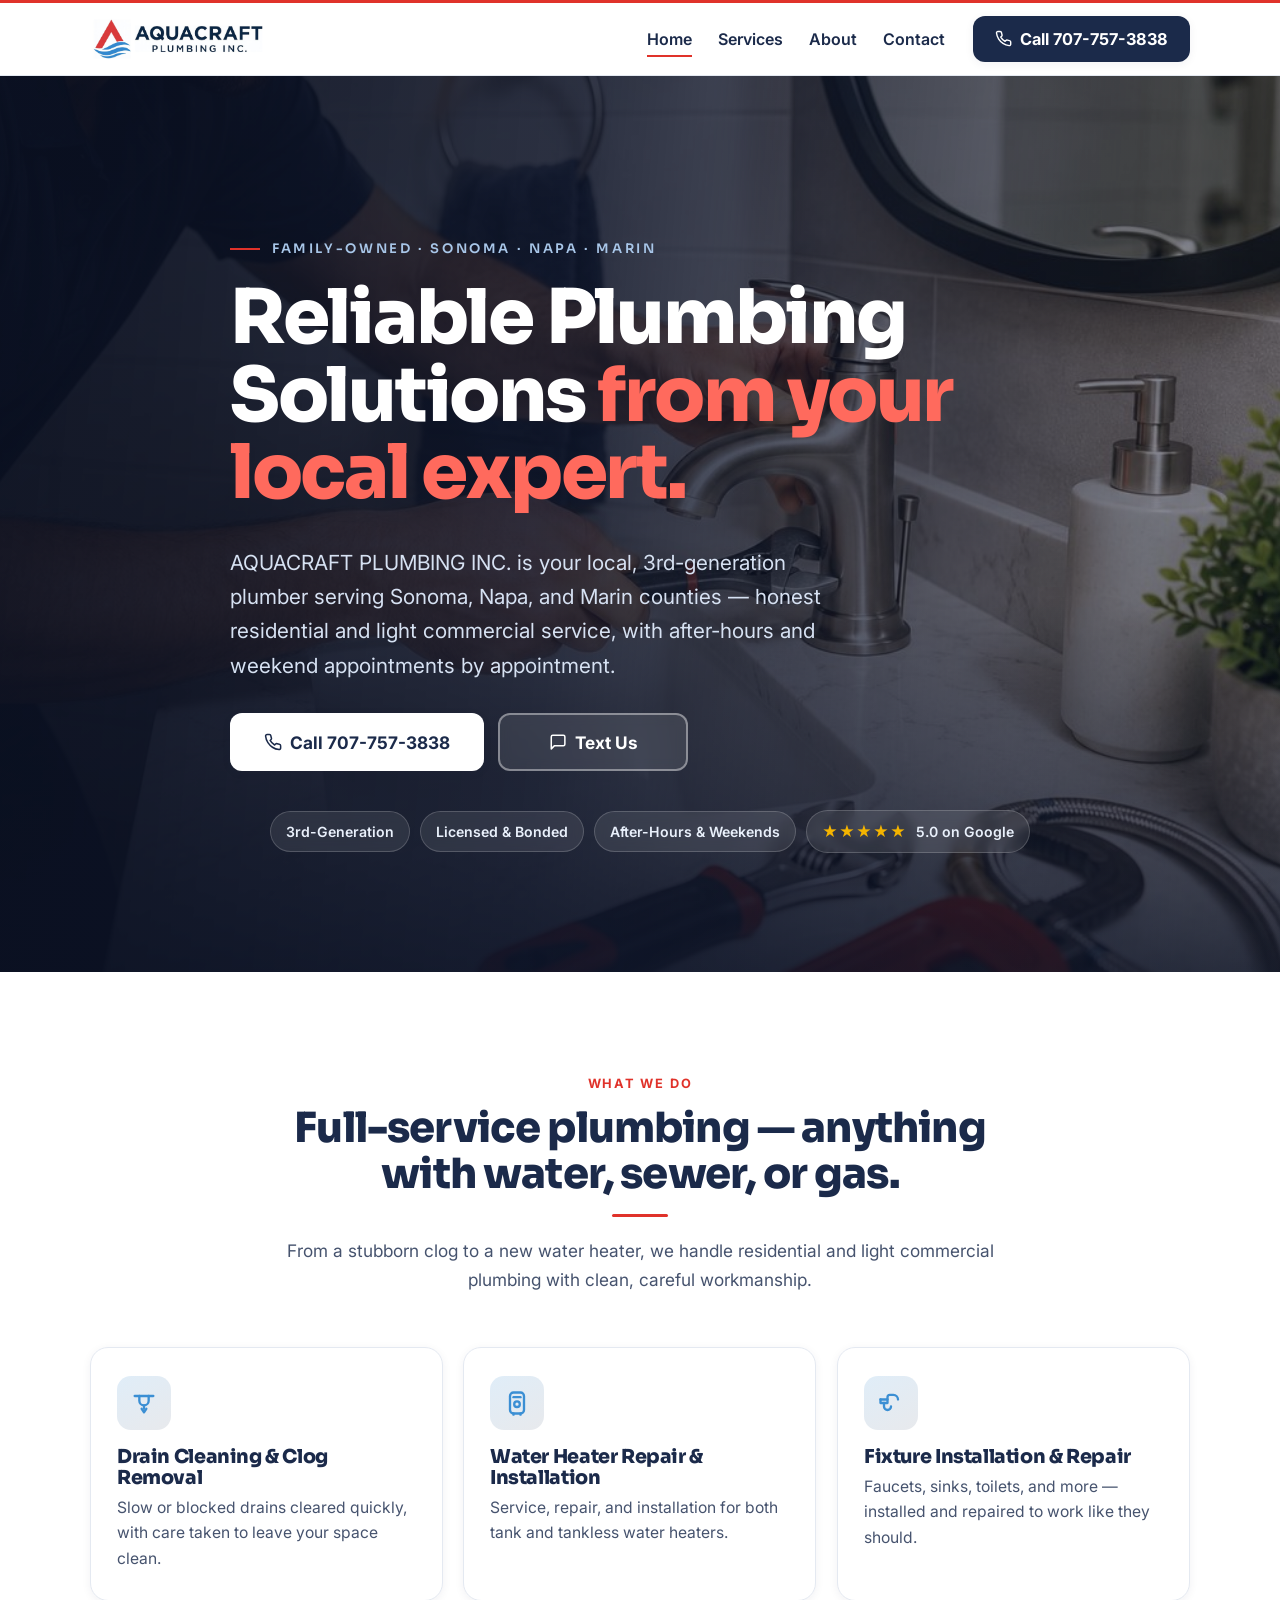
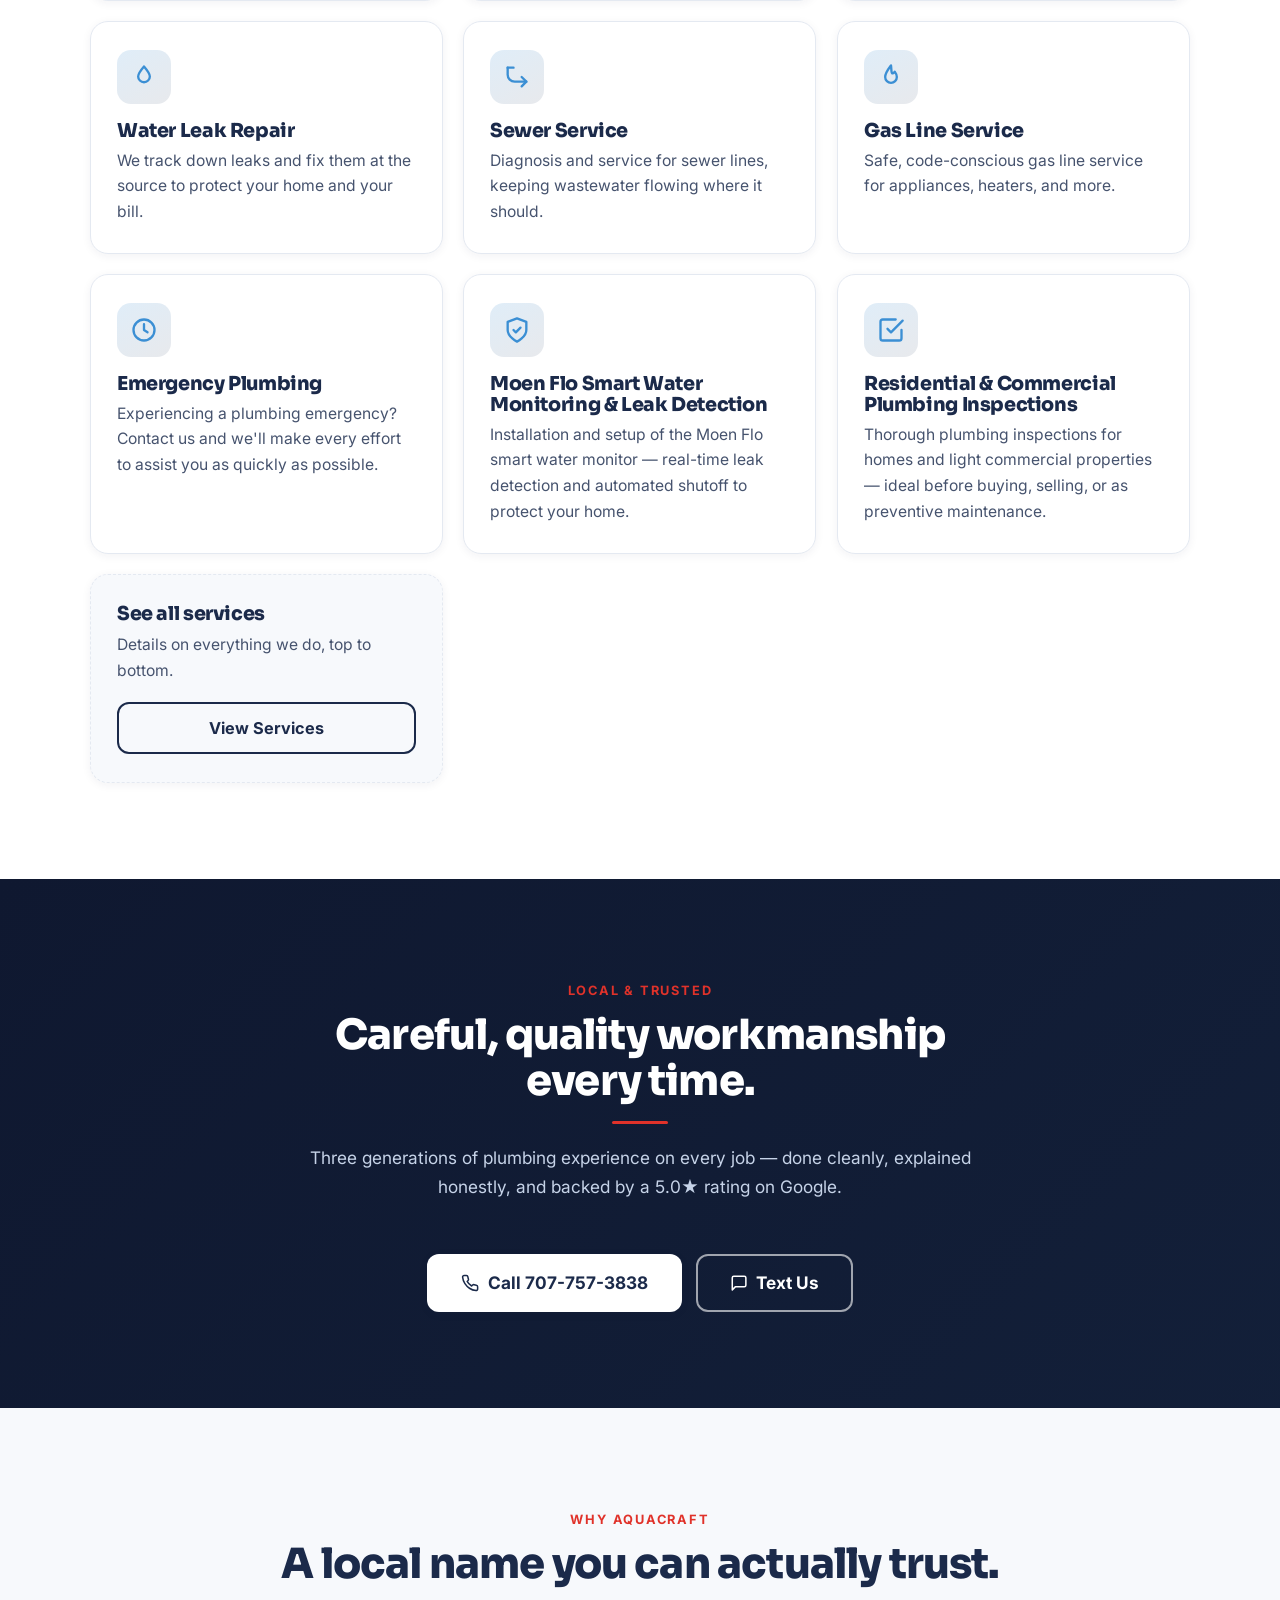
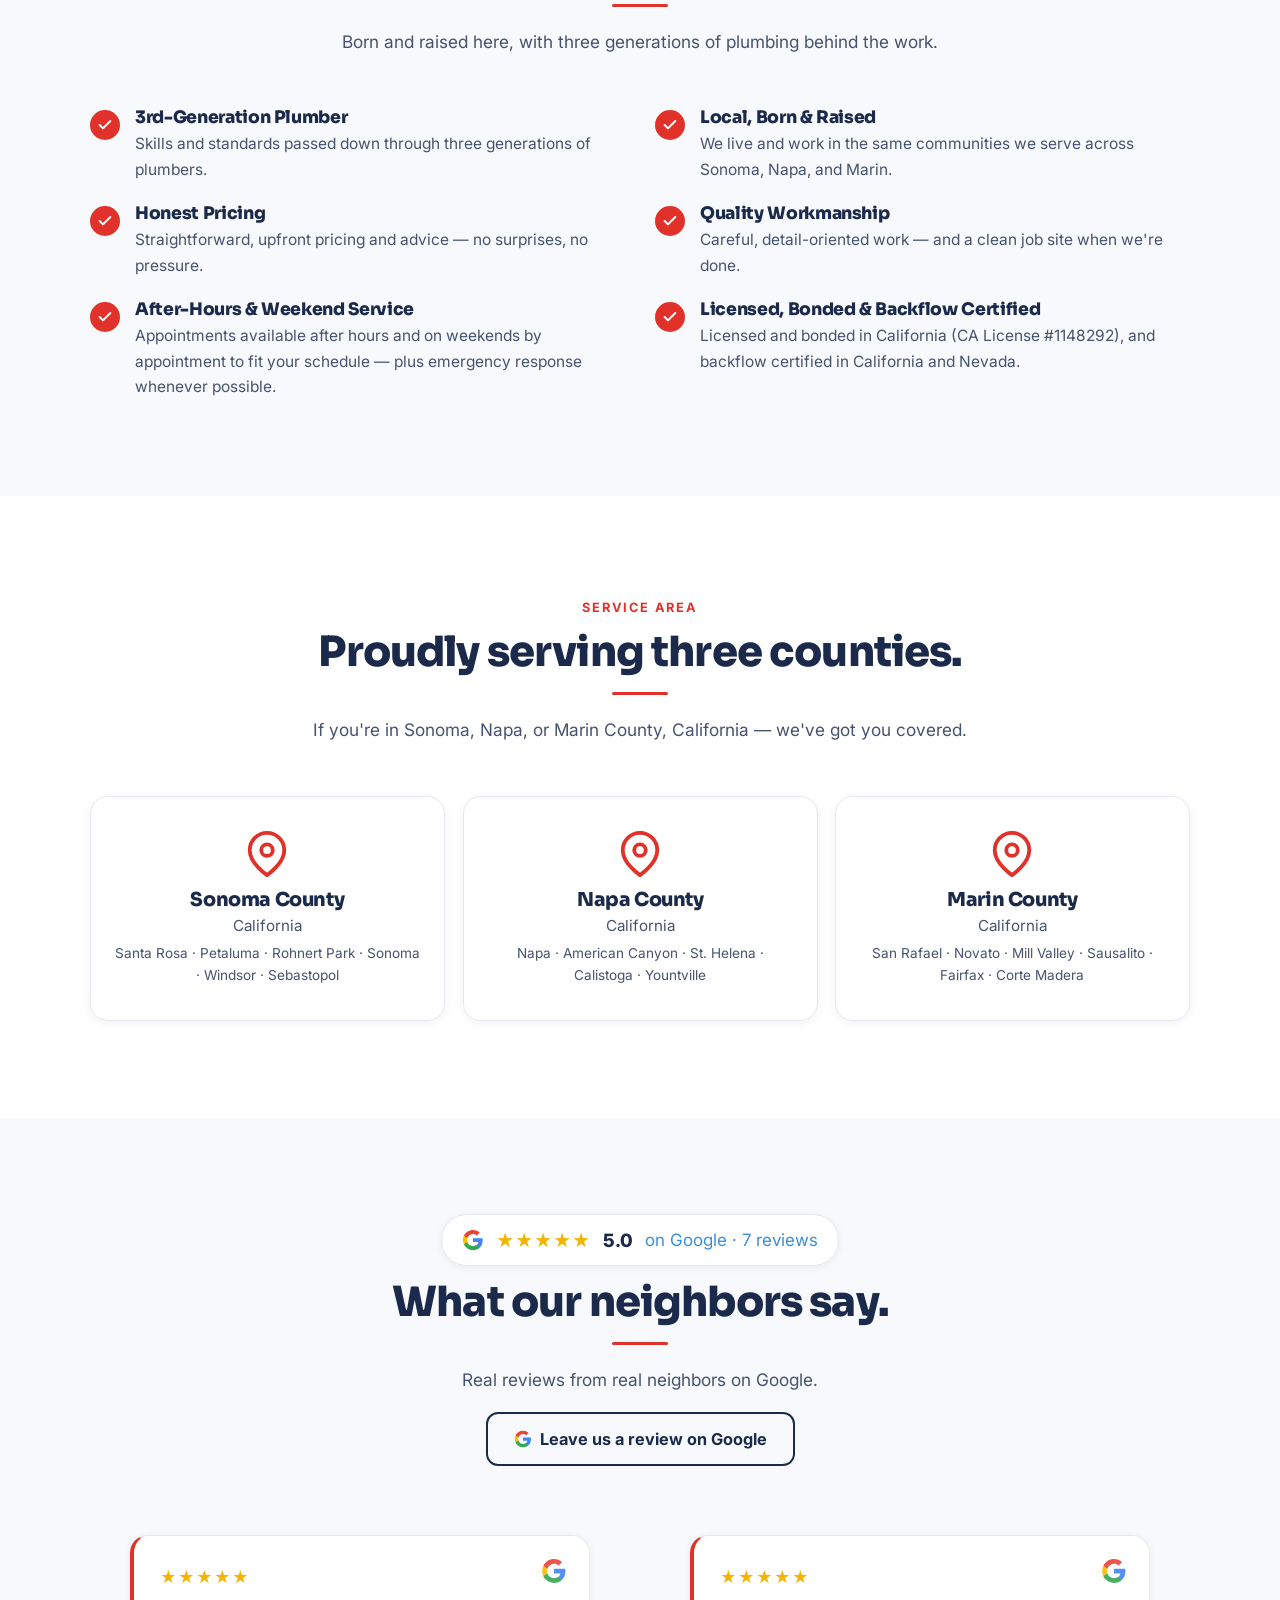
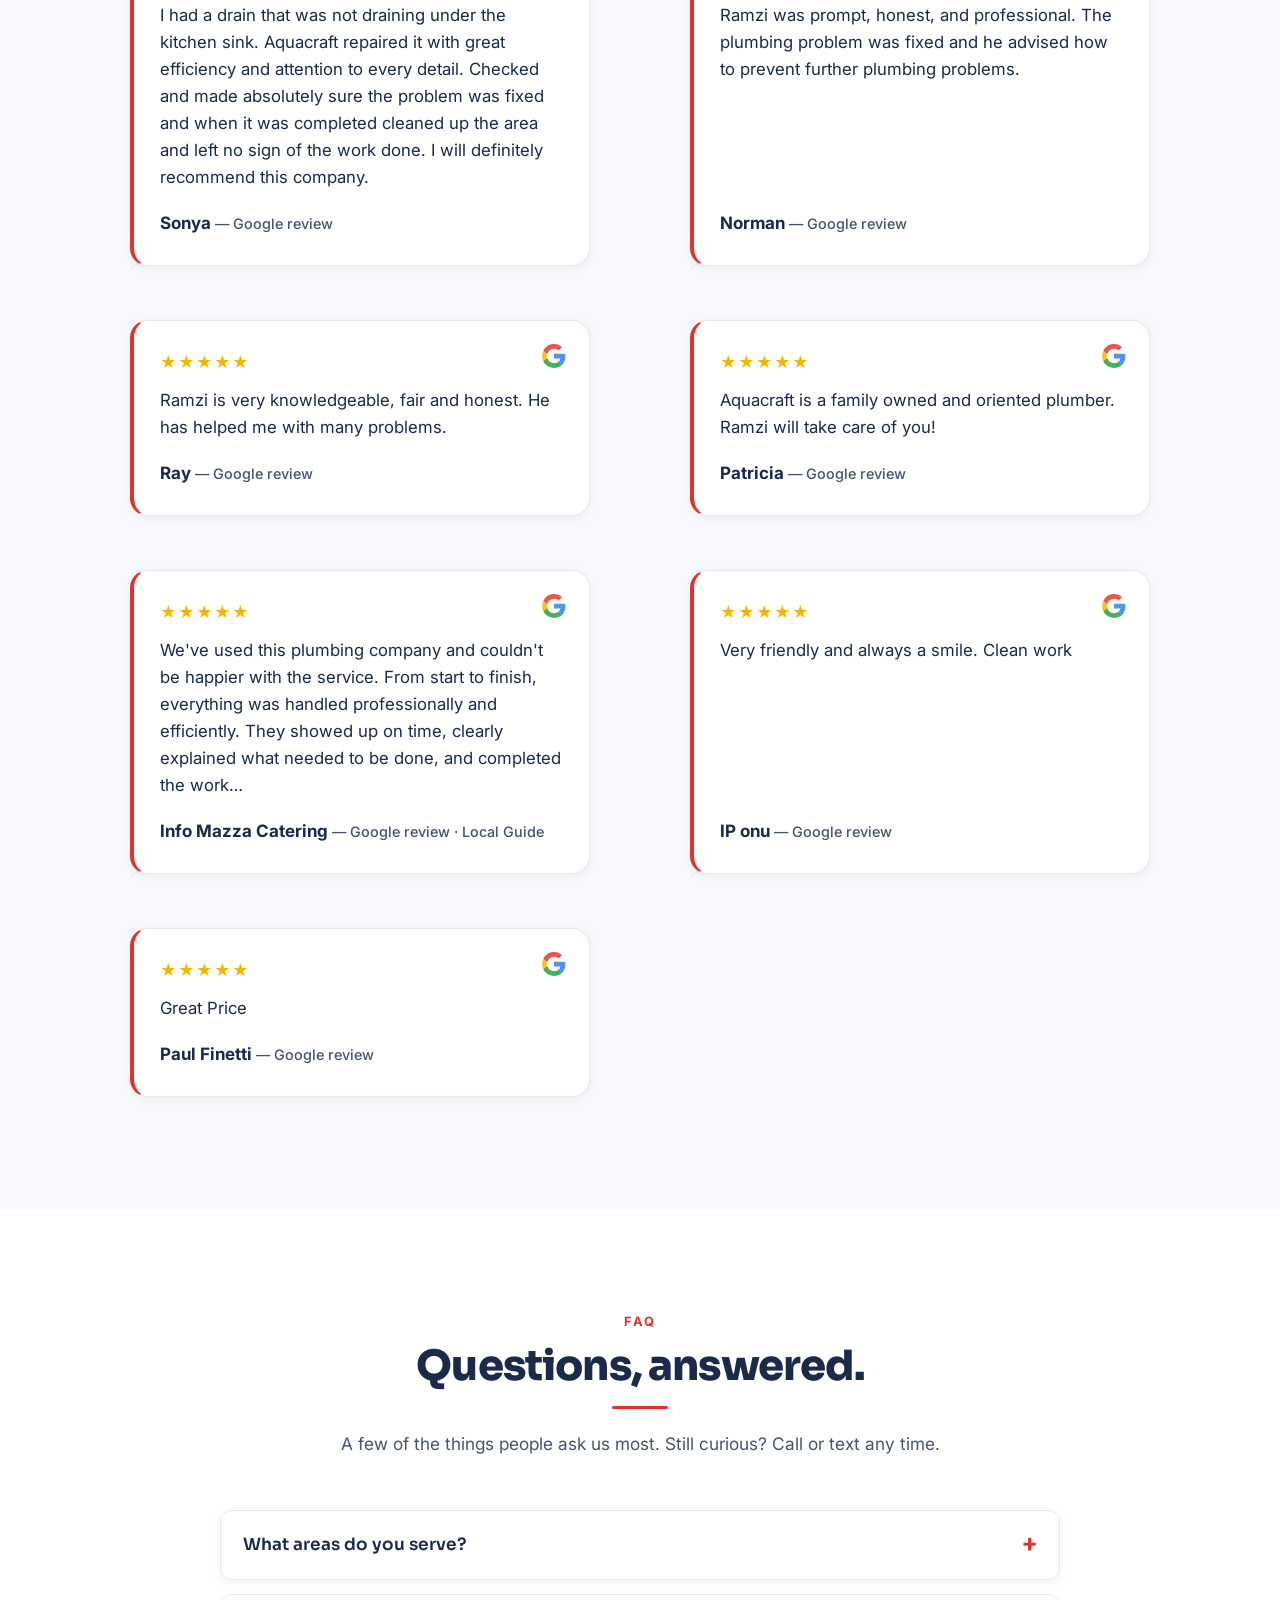
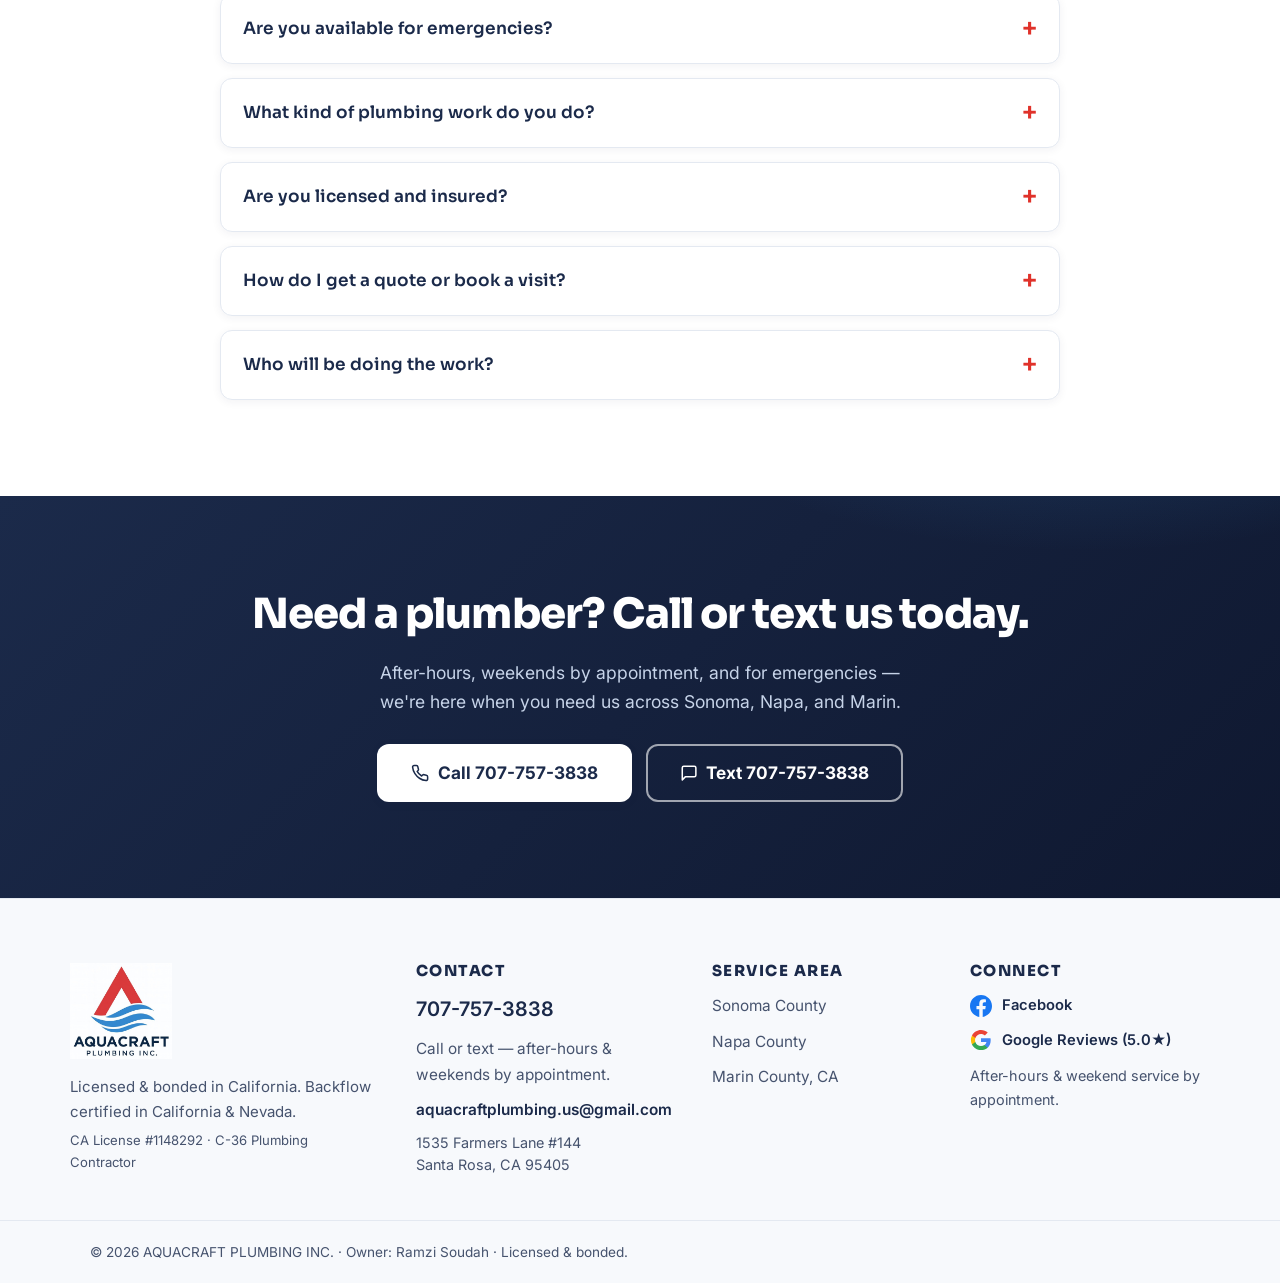
==== commit 3823f857: "Fix Google/Facebook icons, update availability wording, rename water leak service - Add official Goo" ====
--- a/index.html
+++ b/index.html
@@ -4,7 +4,7 @@
   <meta charset="UTF-8" />
   <meta name="viewport" content="width=device-width, initial-scale=1" />
   <title>AQUACRAFT PLUMBING INC. | Local Plumber in Sonoma, Napa &amp; Marin</title>
-  <meta name="description" content="AQUACRAFT PLUMBING INC. is a local, 3rd-generation plumber serving Sonoma, Napa, and Marin counties. Residential & light commercial service with evening and weekend availability. CA Licensed #1148292. Call or text 707-757-3838." />
+  <meta name="description" content="AQUACRAFT PLUMBING INC. is a local, 3rd-generation plumber serving Sonoma, Napa, and Marin counties. Residential & light commercial service with after-hours and weekend availability by appointment. CA Licensed #1148292. Call or text 707-757-3838." />
   <meta name="theme-color" content="#1B2A4A" />
   <script>document.documentElement.classList.add("reveal-on");</script>
 
@@ -12,7 +12,7 @@
   <link rel="canonical" href="https://EXAMPLE-DOMAIN.com/" />
   <meta property="og:type" content="website" />
   <meta property="og:title" content="AQUACRAFT PLUMBING INC. | Local Plumber in Sonoma, Napa & Marin" />
-  <meta property="og:description" content="Local, 3rd-generation plumber. Residential & light commercial service. Evening & weekend appointments available. CA Licensed #1148292. Call or text 707-757-3838." />
+  <meta property="og:description" content="Local, 3rd-generation plumber. Residential & light commercial service. After-hours & weekend service by appointment. CA Licensed #1148292. Call or text 707-757-3838." />
   <meta property="og:image" content="https://EXAMPLE-DOMAIN.com/AQUA_logo.jpg" />
 
   <link rel="icon" type="image/jpeg" href="AQUA_logo.jpg" />
@@ -55,9 +55,9 @@
     "mainEntity": [
       { "@type": "Question", "name": "What areas do you serve?", "acceptedAnswer": { "@type": "Answer", "text": "We serve Sonoma County, Napa County, and Marin County, California — homes and light commercial properties throughout the area." } },
       { "@type": "Question", "name": "Are you available for emergencies?", "acceptedAnswer": { "@type": "Answer", "text": "Yes. If you're experiencing a plumbing emergency, contact us and we'll make every effort to assist you as quickly as possible. Call or text 707-757-3838." } },
-      { "@type": "Question", "name": "What kind of plumbing work do you do?", "acceptedAnswer": { "@type": "Answer", "text": "Residential and light commercial plumbing — anything with water, sewer, or gas: drain cleaning, water heater repair and installation, fixtures, leak detection, sewer service, gas lines, Moen Flo smart water monitoring, plumbing inspections, and emergency service." } },
+      { "@type": "Question", "name": "What kind of plumbing work do you do?", "acceptedAnswer": { "@type": "Answer", "text": "Residential and light commercial plumbing — anything with water, sewer, or gas: drain cleaning, water heater repair and installation, fixtures, leak repair, sewer service, gas lines, Moen Flo smart water monitoring, plumbing inspections, and emergency service." } },
       { "@type": "Question", "name": "Are you licensed and insured?", "acceptedAnswer": { "@type": "Answer", "text": "Yes — AQUACRAFT PLUMBING INC. is licensed and bonded in California (License #1148292, C-36 Plumbing Contractor), and backflow certified in both California and Nevada." } },
-      { "@type": "Question", "name": "How do I get a quote or book a visit?", "acceptedAnswer": { "@type": "Answer", "text": "The fastest way is to call or text 707-757-3838. You can also email aquacraftplumbing.us@gmail.com. Tell us what's going on and we'll let you know how we can help. Evening and weekend appointments are available." } },
+      { "@type": "Question", "name": "How do I get a quote or book a visit?", "acceptedAnswer": { "@type": "Answer", "text": "The fastest way is to call or text 707-757-3838. You can also email aquacraftplumbing.us@gmail.com. Tell us what's going on and we'll let you know how we can help. After-hours and weekend appointments are available by appointment." } },
       { "@type": "Question", "name": "Who will be doing the work?", "acceptedAnswer": { "@type": "Answer", "text": "A family-owned, 3rd-generation team with 15 years of combined experience — local, born and raised in the community we serve." } }
     ]
   }
@@ -95,7 +95,7 @@
       <div class="container hero-inner">
         <p class="hero-eyebrow">Family-Owned · Sonoma · Napa · Marin</p>
         <h1>Reliable Plumbing Solutions <span class="accent">from your local expert.</span></h1>
-        <p class="lead">AQUACRAFT PLUMBING INC. is your local, 3rd-generation plumber serving Sonoma, Napa, and Marin counties — honest residential and light commercial service, with evening and weekend appointments available.</p>
+        <p class="lead">AQUACRAFT PLUMBING INC. is your local, 3rd-generation plumber serving Sonoma, Napa, and Marin counties — honest residential and light commercial service, with after-hours and weekend appointments by appointment.</p>
         <div class="hero-actions">
           <a class="btn btn-primary btn-lg" href="tel:7077573838">
             <svg viewBox="0 0 24 24" fill="none" stroke="currentColor" stroke-width="2" stroke-linecap="round" stroke-linejoin="round" aria-hidden="true"><path d="M22 16.92v3a2 2 0 0 1-2.18 2 19.79 19.79 0 0 1-8.63-3.07 19.5 19.5 0 0 1-6-6 19.79 19.79 0 0 1-3.07-8.67A2 2 0 0 1 4.11 2h3a2 2 0 0 1 2 1.72c.13.96.36 1.9.7 2.81a2 2 0 0 1-.45 2.11L8.09 9.91a16 16 0 0 0 6 6l1.27-1.27a2 2 0 0 1 2.11-.45c.91.34 1.85.57 2.81.7A2 2 0 0 1 22 16.92z"/></svg>
@@ -109,7 +109,7 @@
         <ul class="trust-strip">
           <li>3rd-Generation</li>
           <li>Licensed &amp; Bonded</li>
-          <li>Evenings &amp; Weekends</li>
+          <li>After-Hours &amp; Weekends</li>
           <li><span class="stars" aria-hidden="true">★★★★★</span> 5.0 on Google</li>
         </ul>
       </div>
@@ -142,7 +142,7 @@
           </article>
           <article class="card" data-reveal>
             <div class="card-icon" aria-hidden="true"><svg viewBox="0 0 24 24" fill="none" stroke="currentColor" stroke-width="2" stroke-linecap="round" stroke-linejoin="round"><path d="M12 3c-3 3.5-5 6.2-5 8.5a5 5 0 0 0 10 0C17 9.2 15 6.5 12 3z"/></svg></div>
-            <h3>Water Leak Detection &amp; Repair</h3>
+            <h3>Water Leak Repair</h3>
             <p>We track down leaks and fix them at the source to protect your home and your bill.</p>
           </article>
           <article class="card" data-reveal>
@@ -227,7 +227,7 @@
           </div>
           <div class="feature" data-reveal>
             <span class="tick" aria-hidden="true"><svg viewBox="0 0 24 24" fill="none" stroke="currentColor" stroke-width="3" stroke-linecap="round" stroke-linejoin="round"><polyline points="20 6 9 17 4 12"/></svg></span>
-            <div><h3>Evening &amp; Weekend Service</h3><p>Appointments available evenings and weekends to fit your schedule — plus emergency response whenever possible.</p></div>
+            <div><h3>After-Hours &amp; Weekend Service</h3><p>Appointments available after hours and on weekends by appointment to fit your schedule — plus emergency response whenever possible.</p></div>
           </div>
           <div class="feature" data-reveal>
             <span class="tick" aria-hidden="true"><svg viewBox="0 0 24 24" fill="none" stroke="currentColor" stroke-width="3" stroke-linecap="round" stroke-linejoin="round"><polyline points="20 6 9 17 4 12"/></svg></span>
@@ -273,13 +273,14 @@
       <div class="container">
         <div class="section-head" data-reveal>
           <a class="rating-banner" href="https://www.google.com/search?q=Aquacraft+Plumbing+Inc+reviews#lrd=0xaf03ddba1135db51:0x2662c081e992670a,1,,,," target="_blank" rel="noopener" aria-label="Read our 5.0-star reviews on Google">
+            <svg viewBox="0 0 48 48" style="width:22px;height:22px;flex-shrink:0;" aria-hidden="true"><path fill="#4285F4" d="M45.12 24.5c0-1.56-.14-3.06-.4-4.5H24v8.51h11.84c-.51 2.75-2.06 5.08-4.39 6.64v5.52h7.11c4.16-3.83 6.56-9.47 6.56-16.17z"/><path fill="#34A853" d="M24 46c5.94 0 10.92-1.97 14.56-5.33l-7.11-5.52c-1.97 1.32-4.49 2.1-7.45 2.1-5.73 0-10.58-3.87-12.31-9.07H4.34v5.7C7.96 41.07 15.4 46 24 46z"/><path fill="#FBBC05" d="M11.69 28.18C11.25 26.86 11 25.45 11 24s.25-2.86.69-4.18v-5.7H4.34A21.98 21.98 0 0 0 2 24c0 3.55.85 6.91 2.34 9.88l7.35-5.7z"/><path fill="#EA4335" d="M24 10.75c3.23 0 6.13 1.11 8.41 3.29l6.31-6.31C34.91 4.18 29.93 2 24 2 15.4 2 7.96 6.93 4.34 14.12l7.35 5.7c1.73-5.2 6.58-9.07 12.31-9.07z"/></svg>
             <span class="stars" aria-hidden="true">★★★★★</span> <span class="score">5.0</span> on Google &middot; 7 reviews
           </a>
           <h2>What our neighbors say.</h2>
           <p>Real reviews from real neighbors on Google.</p>
           <p class="review-cta">
             <a class="btn btn-ghost" href="https://www.google.com/search?q=Aquacraft+Plumbing+Inc+reviews#lrd=0xaf03ddba1135db51:0x2662c081e992670a,3,,,," target="_blank" rel="noopener">
-              <svg viewBox="0 0 24 24" fill="none" stroke="currentColor" stroke-width="2" stroke-linecap="round" stroke-linejoin="round" aria-hidden="true"><polygon points="12 2 15.09 8.26 22 9.27 17 14.14 18.18 21.02 12 17.77 5.82 21.02 7 14.14 2 9.27 8.91 8.26 12 2"/></svg>
+              <svg viewBox="0 0 48 48" style="width:18px;height:18px;flex-shrink:0;" aria-hidden="true"><path fill="#4285F4" d="M45.12 24.5c0-1.56-.14-3.06-.4-4.5H24v8.51h11.84c-.51 2.75-2.06 5.08-4.39 6.64v5.52h7.11c4.16-3.83 6.56-9.47 6.56-16.17z"/><path fill="#34A853" d="M24 46c5.94 0 10.92-1.97 14.56-5.33l-7.11-5.52c-1.97 1.32-4.49 2.1-7.45 2.1-5.73 0-10.58-3.87-12.31-9.07H4.34v5.7C7.96 41.07 15.4 46 24 46z"/><path fill="#FBBC05" d="M11.69 28.18C11.25 26.86 11 25.45 11 24s.25-2.86.69-4.18v-5.7H4.34A21.98 21.98 0 0 0 2 24c0 3.55.85 6.91 2.34 9.88l7.35-5.7z"/><path fill="#EA4335" d="M24 10.75c3.23 0 6.13 1.11 8.41 3.29l6.31-6.31C34.91 4.18 29.93 2 24 2 15.4 2 7.96 6.93 4.34 14.12l7.35 5.7c1.73-5.2 6.58-9.07 12.31-9.07z"/></svg>
               Leave us a review on Google
             </a>
           </p>
@@ -350,7 +351,7 @@
           </details>
           <details class="faq-item" data-reveal>
             <summary>What kind of plumbing work do you do?</summary>
-            <p class="faq-a">Residential and light commercial plumbing — anything with water, sewer, or gas: drain cleaning, water heater repair &amp; installation, fixtures, leak detection, sewer service, gas lines, Moen Flo smart water monitoring, plumbing inspections, and emergency service.</p>
+            <p class="faq-a">Residential and light commercial plumbing — anything with water, sewer, or gas: drain cleaning, water heater repair &amp; installation, fixtures, leak repair, sewer service, gas lines, Moen Flo smart water monitoring, plumbing inspections, and emergency service.</p>
           </details>
           <details class="faq-item" data-reveal>
             <summary>Are you licensed and insured?</summary>
@@ -358,7 +359,7 @@
           </details>
           <details class="faq-item" data-reveal>
             <summary>How do I get a quote or book a visit?</summary>
-            <p class="faq-a">The fastest way is to call or text <a href="tel:7077573838">707-757-3838</a>. You can also email us at <a href="mailto:aquacraftplumbing.us@gmail.com">aquacraftplumbing.us@gmail.com</a>. Evening and weekend appointments are available.</p>
+            <p class="faq-a">The fastest way is to call or text <a href="tel:7077573838">707-757-3838</a>. You can also email us at <a href="mailto:aquacraftplumbing.us@gmail.com">aquacraftplumbing.us@gmail.com</a>. After-hours and weekend appointments are available by appointment.</p>
           </details>
           <details class="faq-item" data-reveal>
             <summary>Who will be doing the work?</summary>
@@ -372,7 +373,7 @@
     <section class="section cta-band">
       <div class="container">
         <h2>Need a plumber? Call or text us today.</h2>
-        <p>Evenings, weekends, and for emergencies — we're here when you need us across Sonoma, Napa, and Marin.</p>
+        <p>After-hours, weekends by appointment, and for emergencies — we're here when you need us across Sonoma, Napa, and Marin.</p>
         <div class="cta-actions">
           <a class="btn btn-primary btn-lg" href="tel:7077573838">
             <svg viewBox="0 0 24 24" fill="none" stroke="currentColor" stroke-width="2" stroke-linecap="round" stroke-linejoin="round" aria-hidden="true"><path d="M22 16.92v3a2 2 0 0 1-2.18 2 19.79 19.79 0 0 1-8.63-3.07 19.5 19.5 0 0 1-6-6 19.79 19.79 0 0 1-3.07-8.67A2 2 0 0 1 4.11 2h3a2 2 0 0 1 2 1.72c.13.96.36 1.9.7 2.81a2 2 0 0 1-.45 2.11L8.09 9.91a16 16 0 0 0 6 6l1.27-1.27a2 2 0 0 1 2.11-.45c.91.34 1.85.57 2.81.7A2 2 0 0 1 22 16.92z"/></svg>
@@ -398,7 +399,7 @@
       <div class="footer-col">
         <h3>Contact</h3>
         <p><a class="footer-phone" href="tel:7077573838">707-757-3838</a></p>
-        <p>Call or text — evenings &amp; weekends available.</p>
+        <p>Call or text — after-hours &amp; weekends by appointment.</p>
         <p><a href="mailto:aquacraftplumbing.us@gmail.com">aquacraftplumbing.us@gmail.com</a></p>
         <address class="footer-address">1535 Farmers Lane #144<br>Santa Rosa, CA 95405</address>
       </div>
@@ -420,7 +421,7 @@
             Google Reviews (5.0★)
           </a>
         </div>
-        <p style="margin-top:12px;font-size:.9rem;">Evening &amp; weekend appointments available.</p>
+        <p style="margin-top:12px;font-size:.9rem;">After-hours &amp; weekend service by appointment.</p>
       </div>
     </div>
     <div class="footer-bottom">
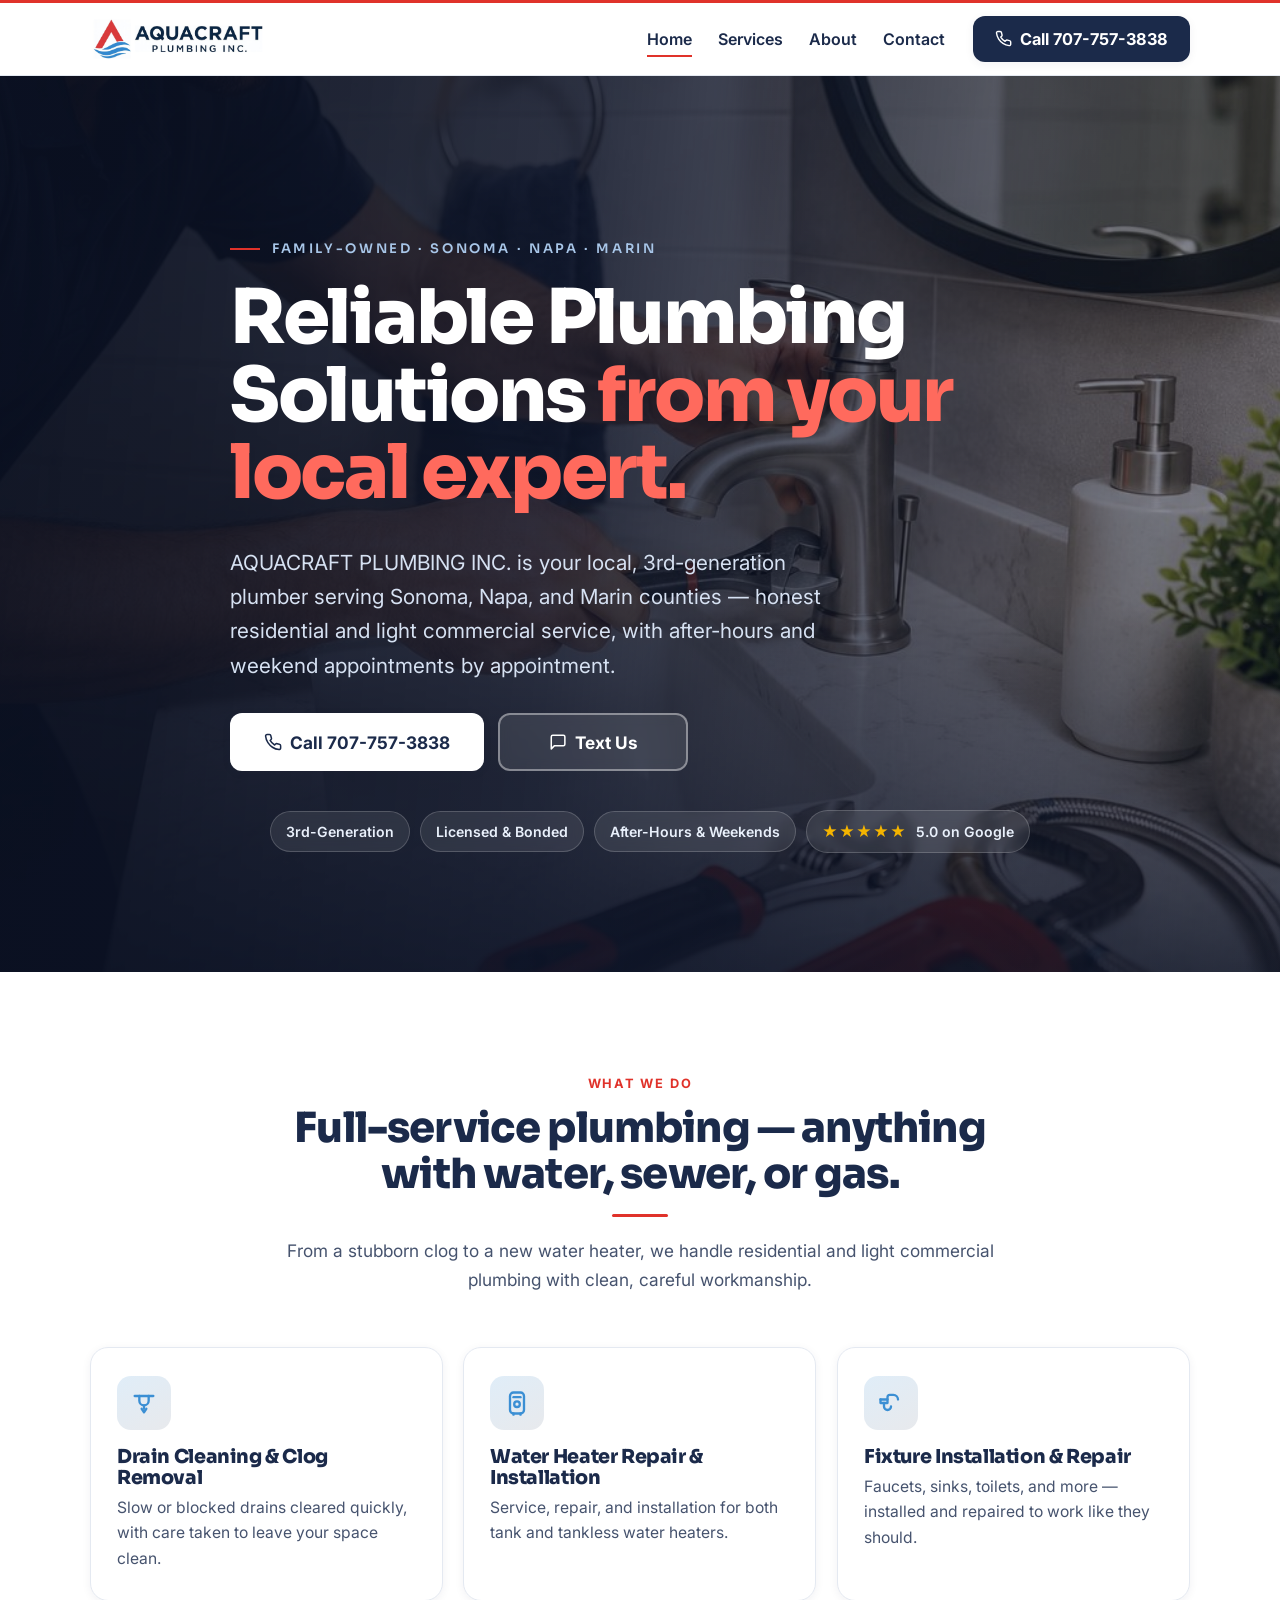
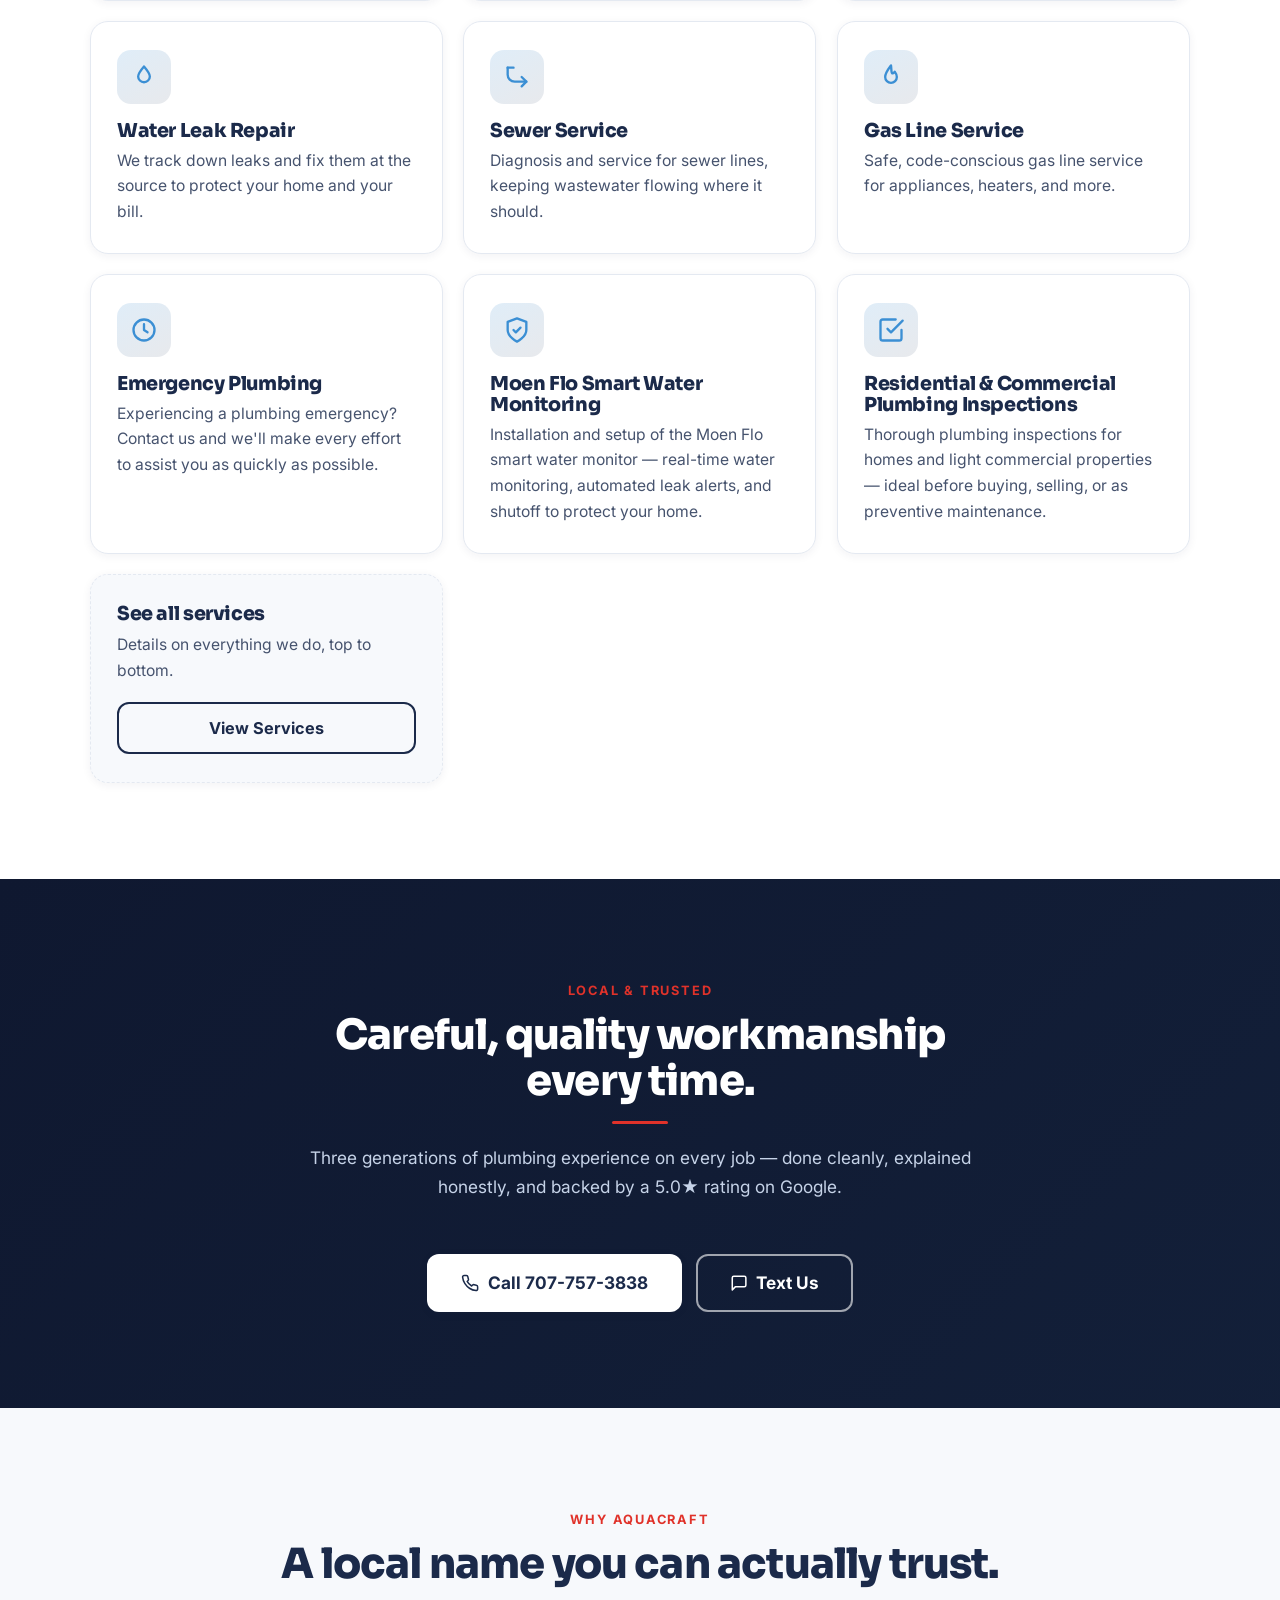
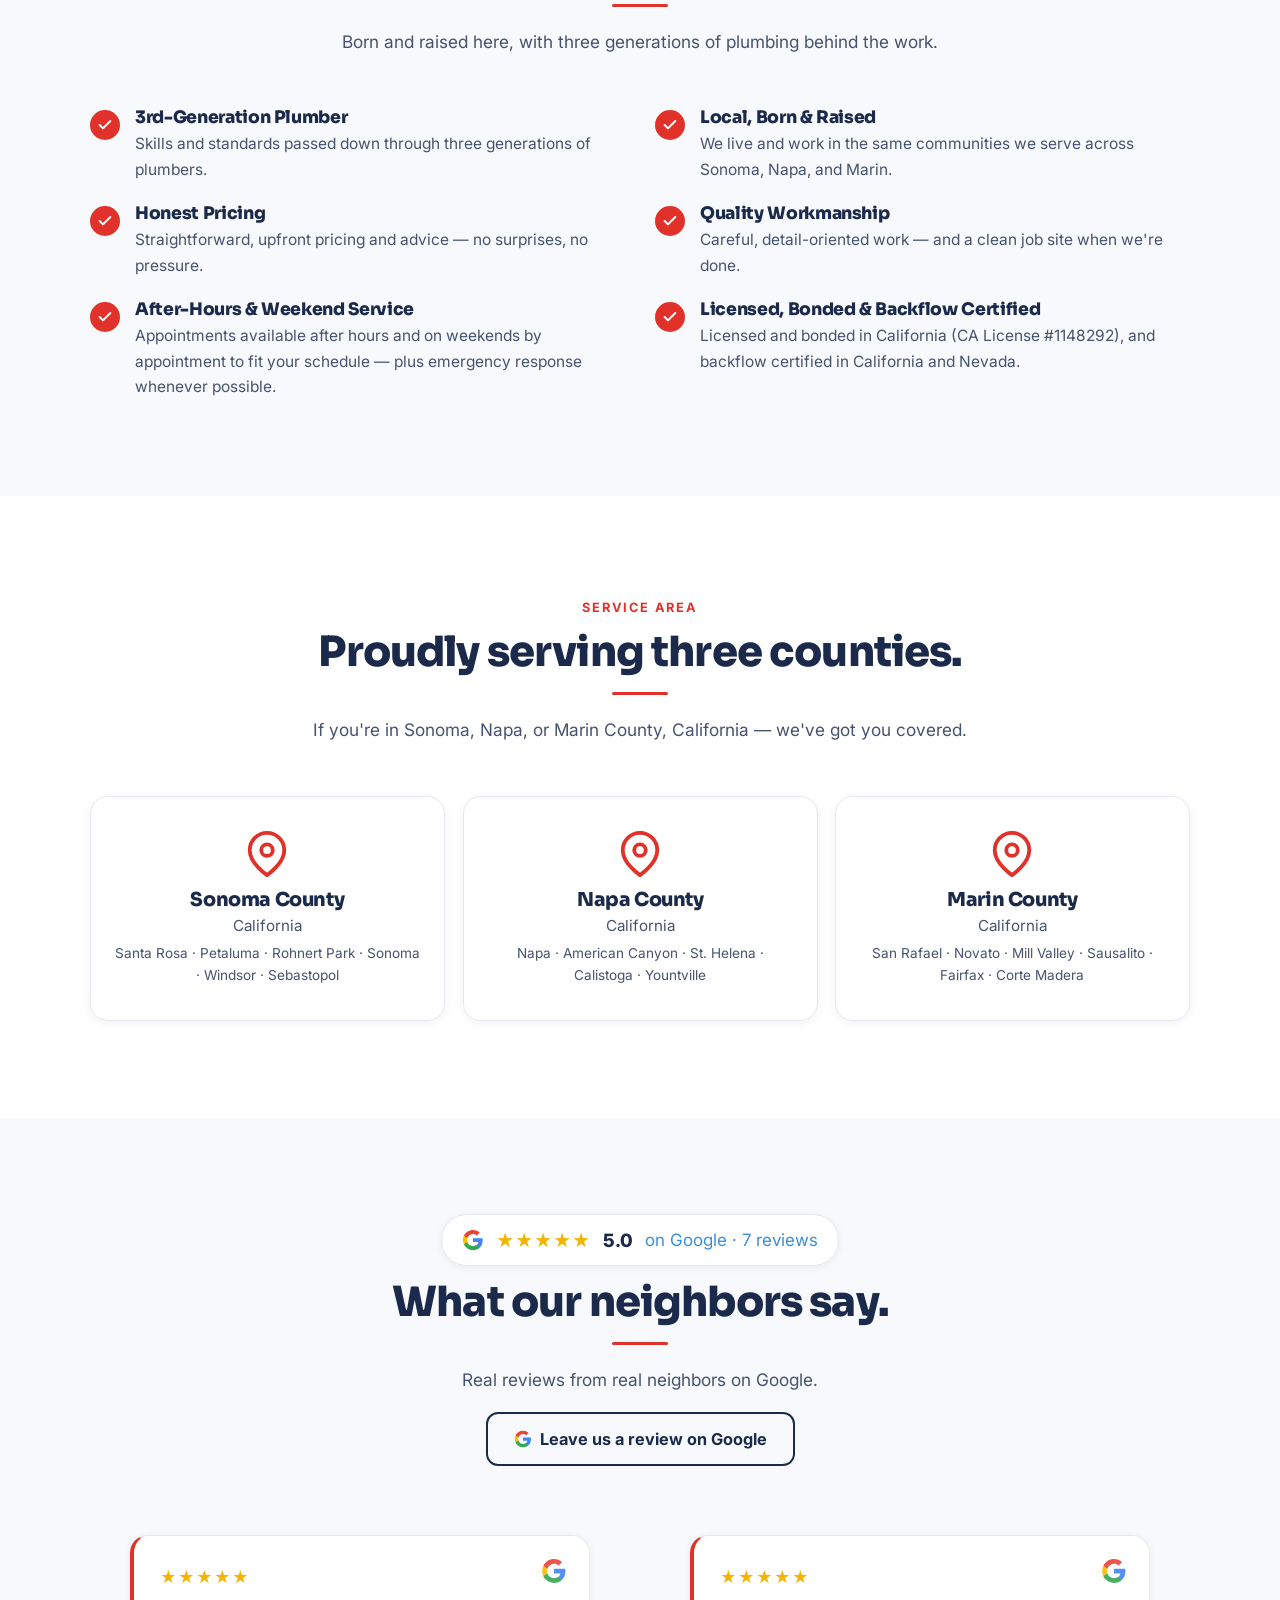
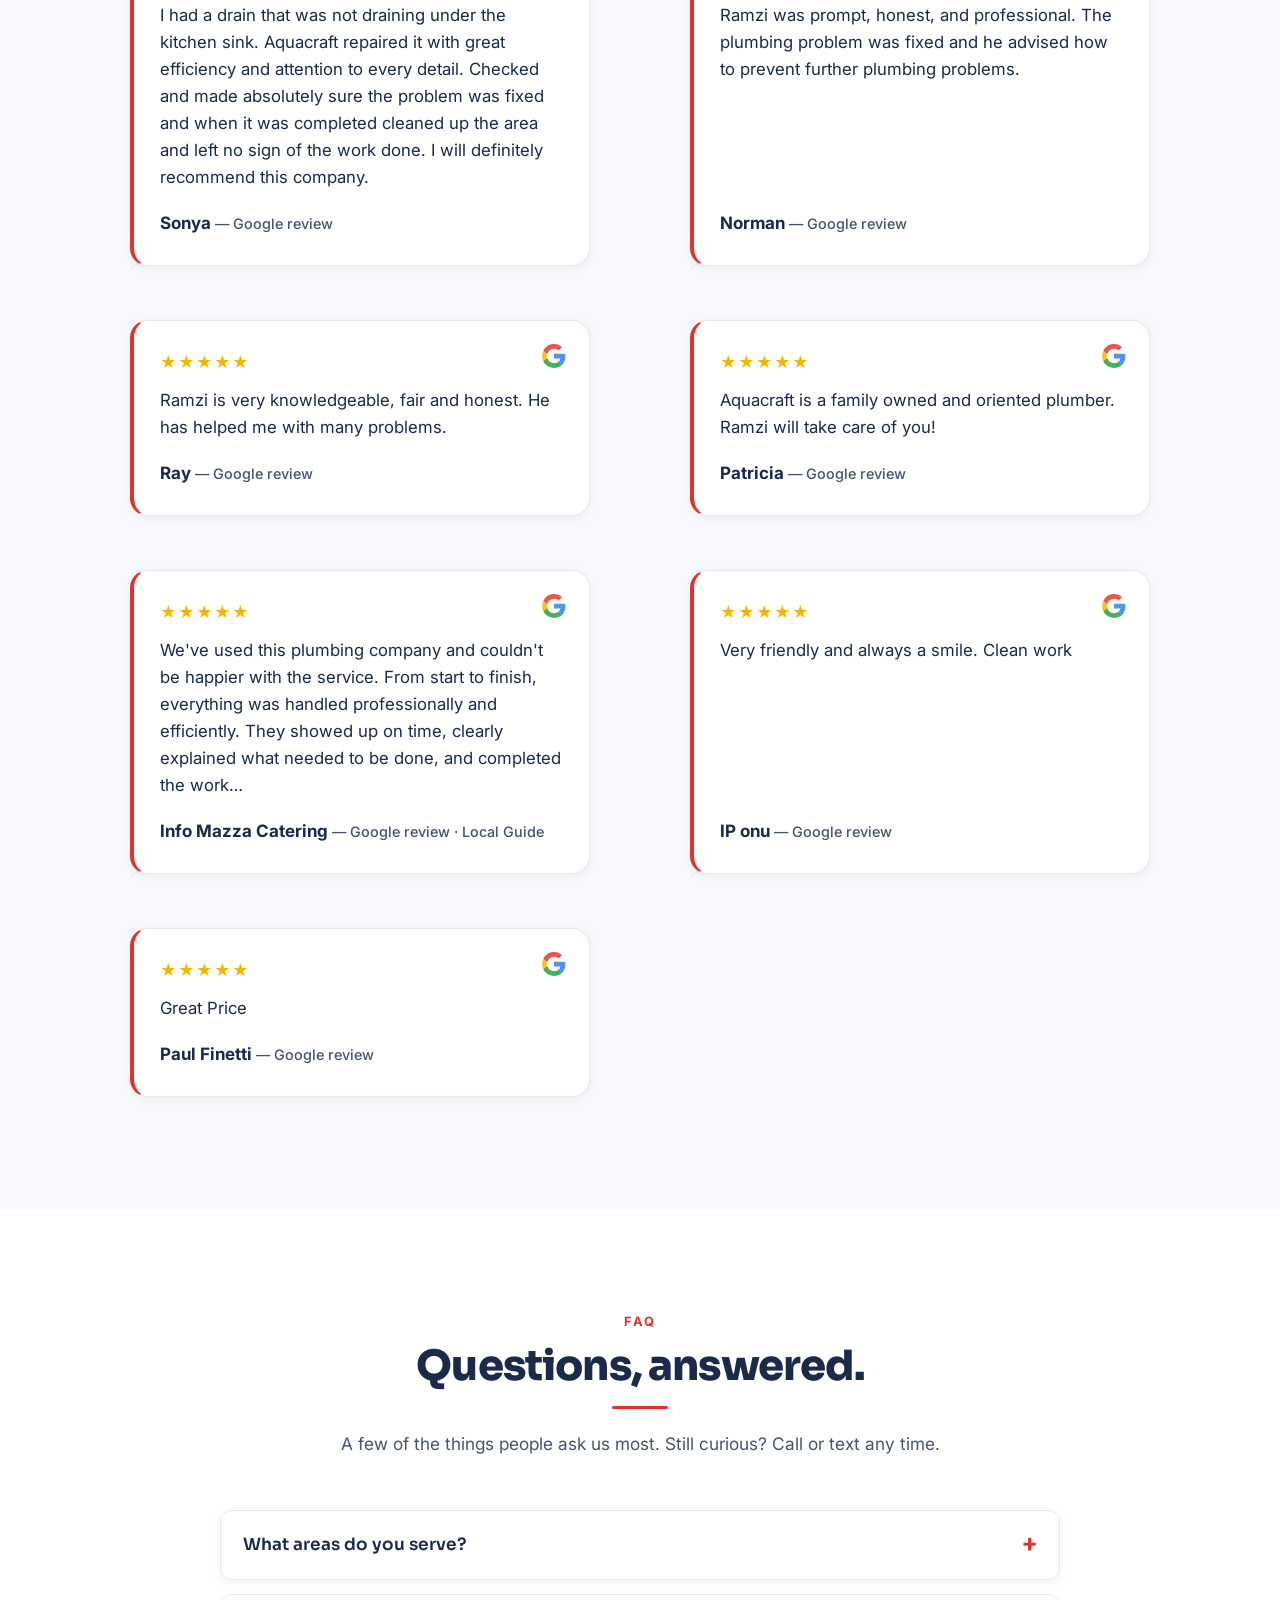
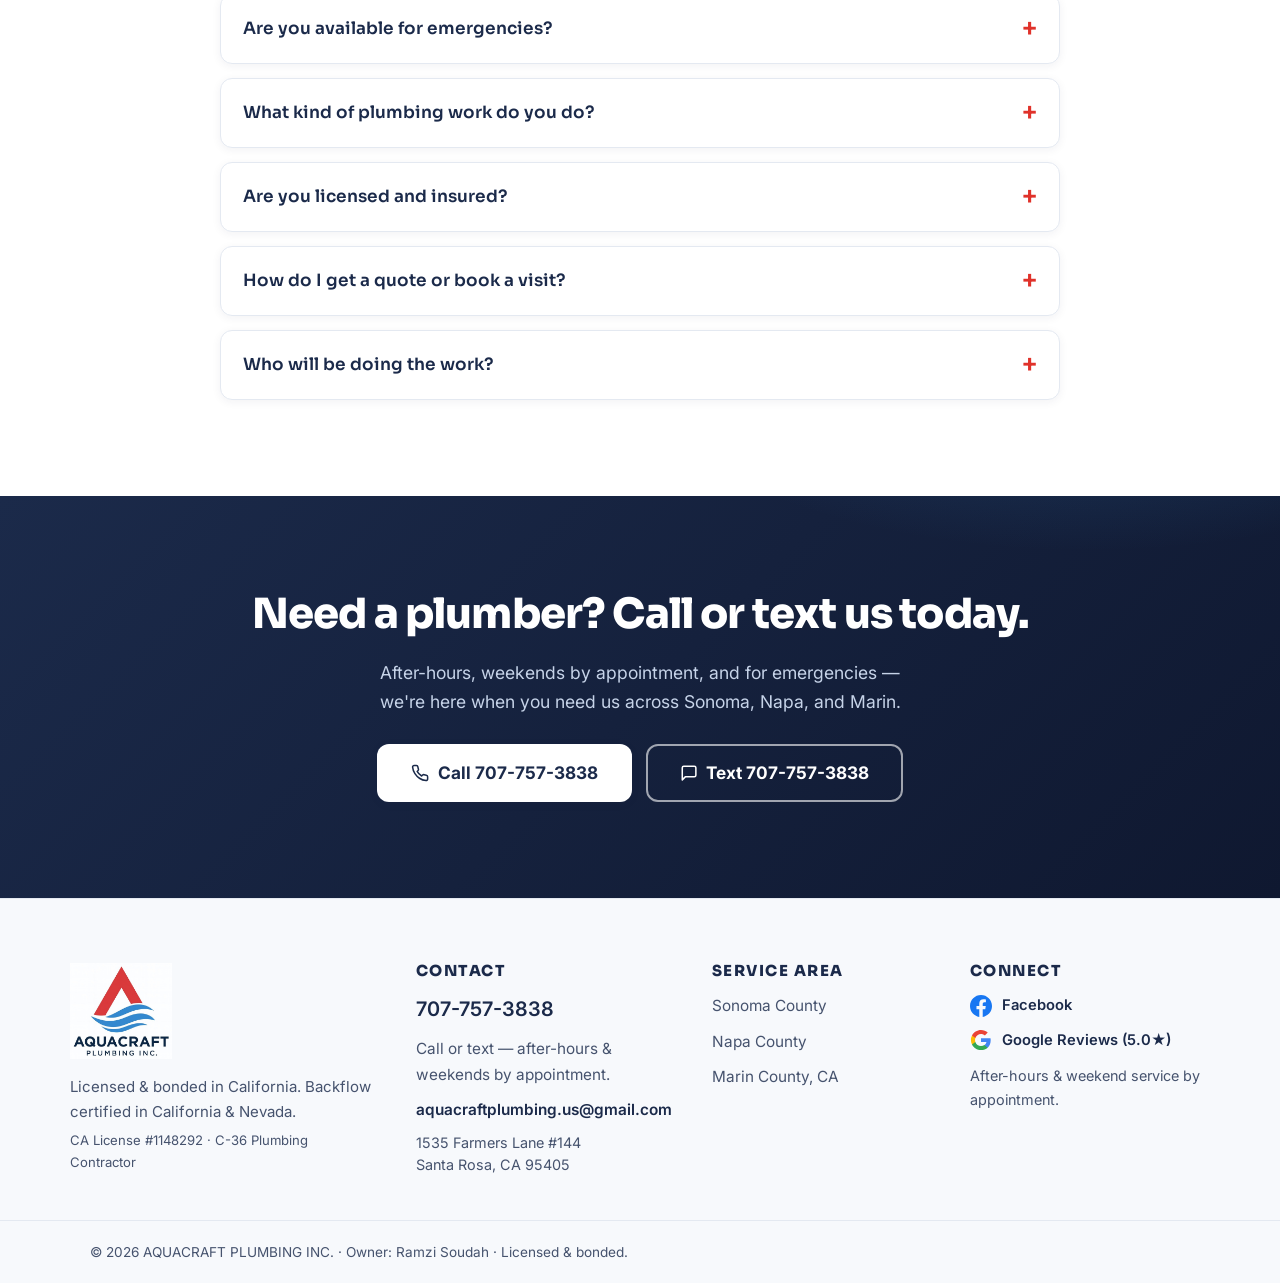
==== commit ff1fa268: "Remove 'Detection' from Moen Flo service name sitewide Co-Authored-By: Claude Sonnet 4.6 <noreply@an" ====
--- a/index.html
+++ b/index.html
@@ -162,8 +162,8 @@
           </article>
           <article class="card" data-reveal>
             <div class="card-icon" aria-hidden="true"><svg viewBox="0 0 24 24" fill="none" stroke="currentColor" stroke-width="2" stroke-linecap="round" stroke-linejoin="round"><path d="M12 22s8-4 8-10V5l-8-3-8 3v7c0 6 8 10 8 10z"/><path d="M9 12l2 2 4-4"/></svg></div>
-            <h3>Moen Flo Smart Water Monitoring &amp; Leak Detection</h3>
-            <p>Installation and setup of the Moen Flo smart water monitor — real-time leak detection and automated shutoff to protect your home.</p>
+            <h3>Moen Flo Smart Water Monitoring</h3>
+            <p>Installation and setup of the Moen Flo smart water monitor — real-time water monitoring, automated leak alerts, and shutoff to protect your home.</p>
           </article>
           <article class="card" data-reveal>
             <div class="card-icon" aria-hidden="true"><svg viewBox="0 0 24 24" fill="none" stroke="currentColor" stroke-width="2" stroke-linecap="round" stroke-linejoin="round"><path d="M9 11l3 3L22 4"/><path d="M21 12v7a2 2 0 0 1-2 2H5a2 2 0 0 1-2-2V5a2 2 0 0 1 2-2h11"/></svg></div>
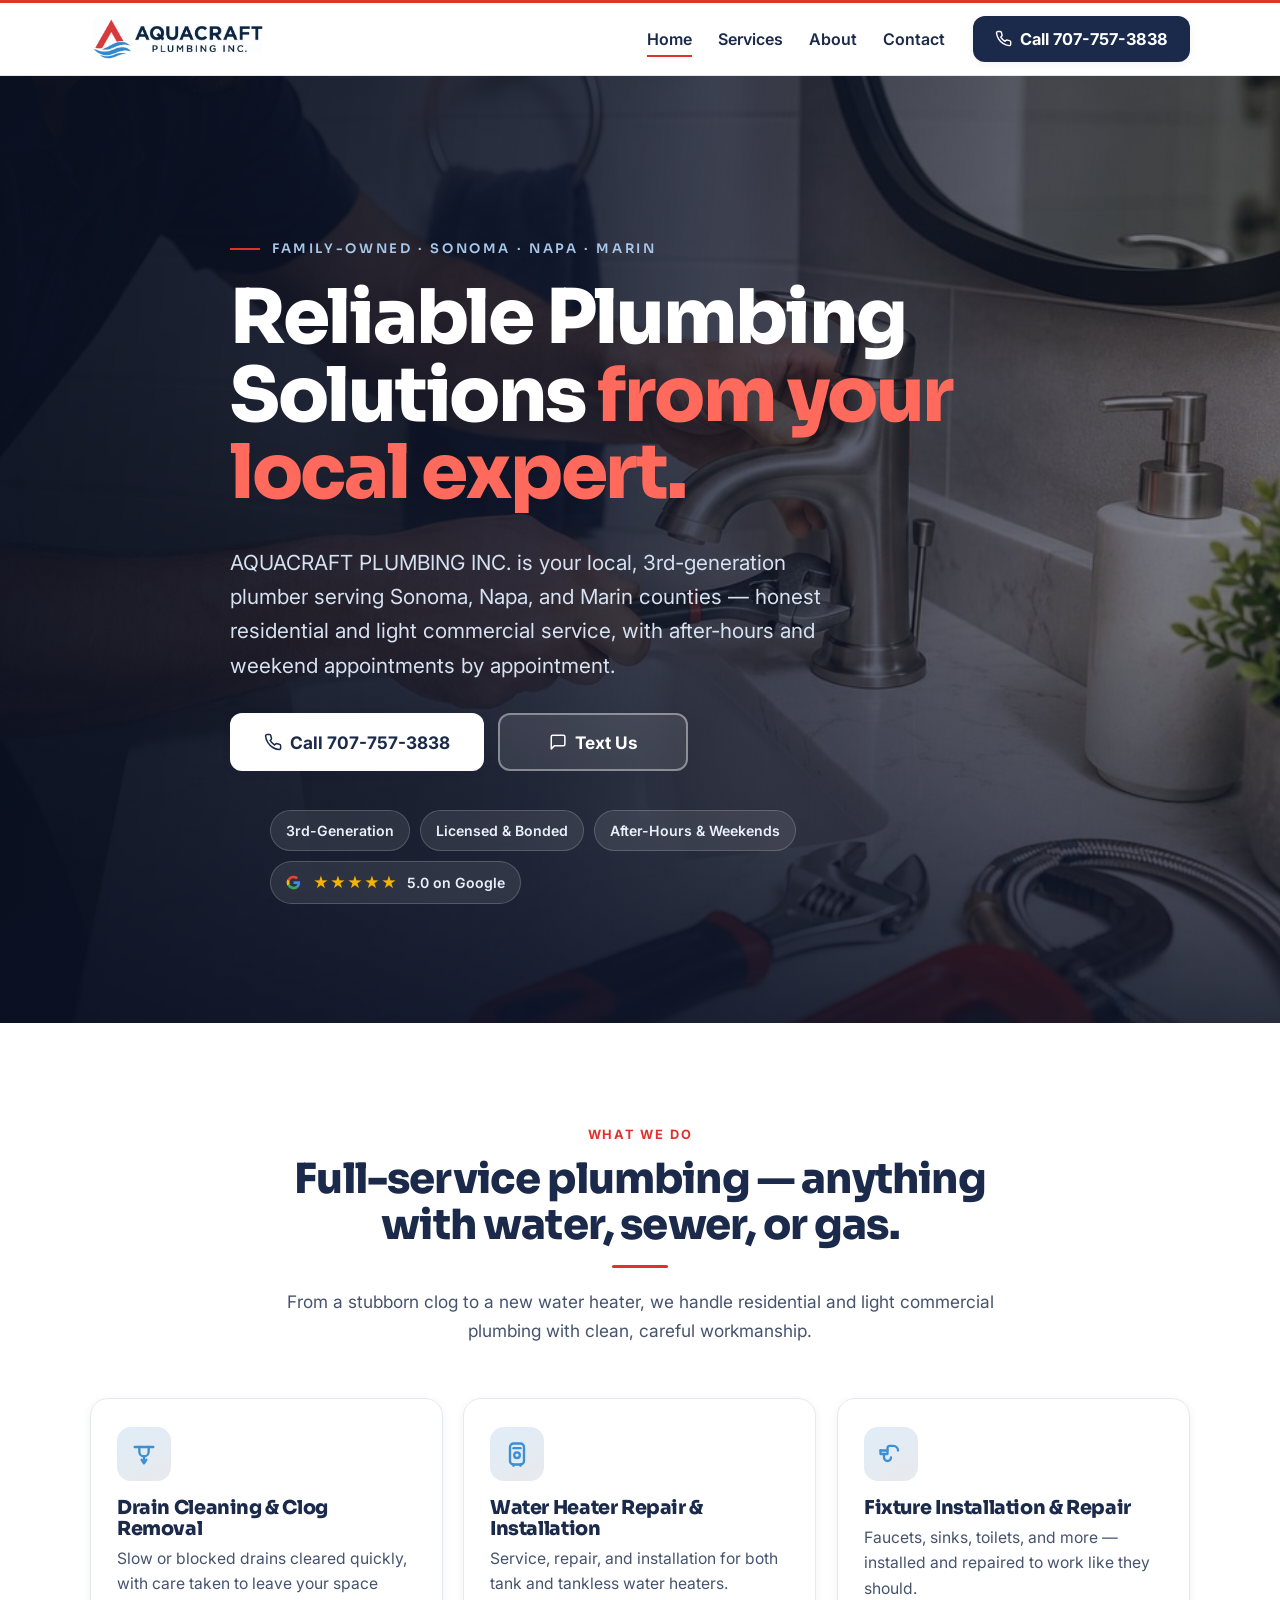
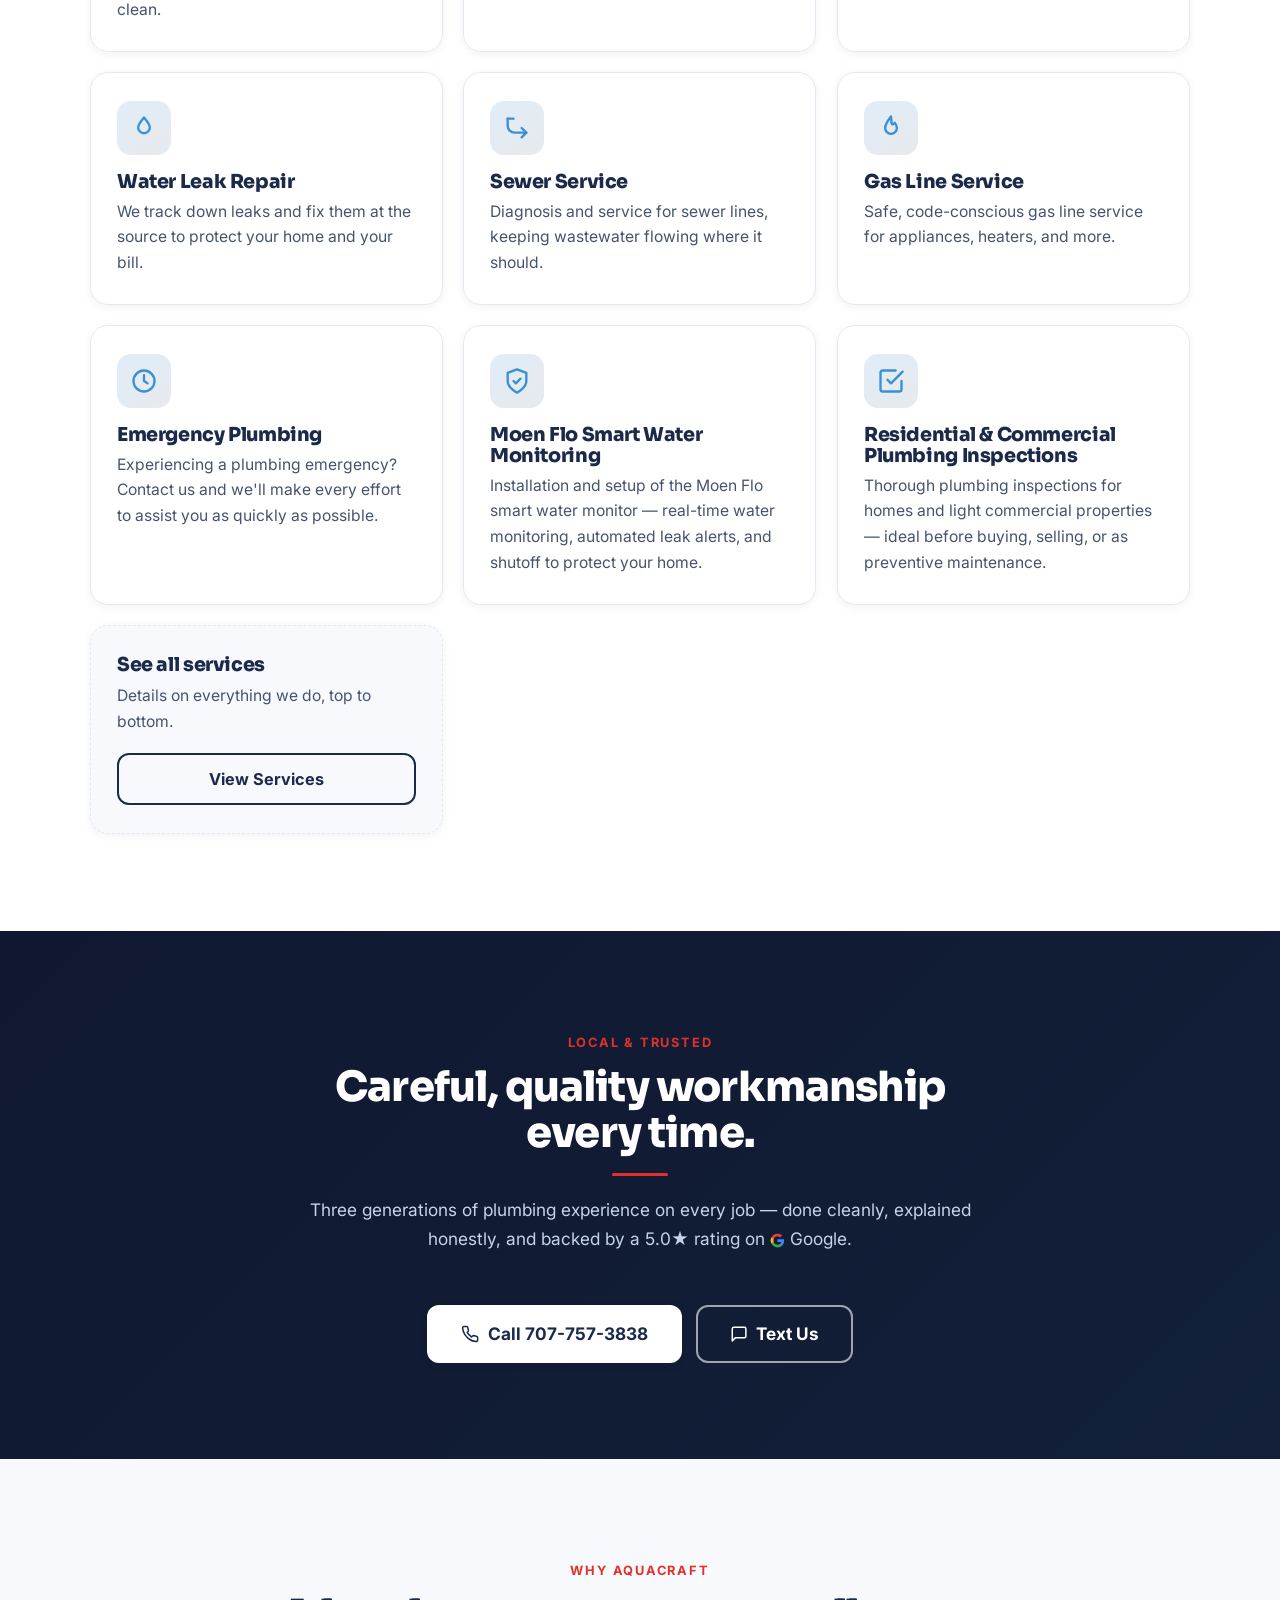
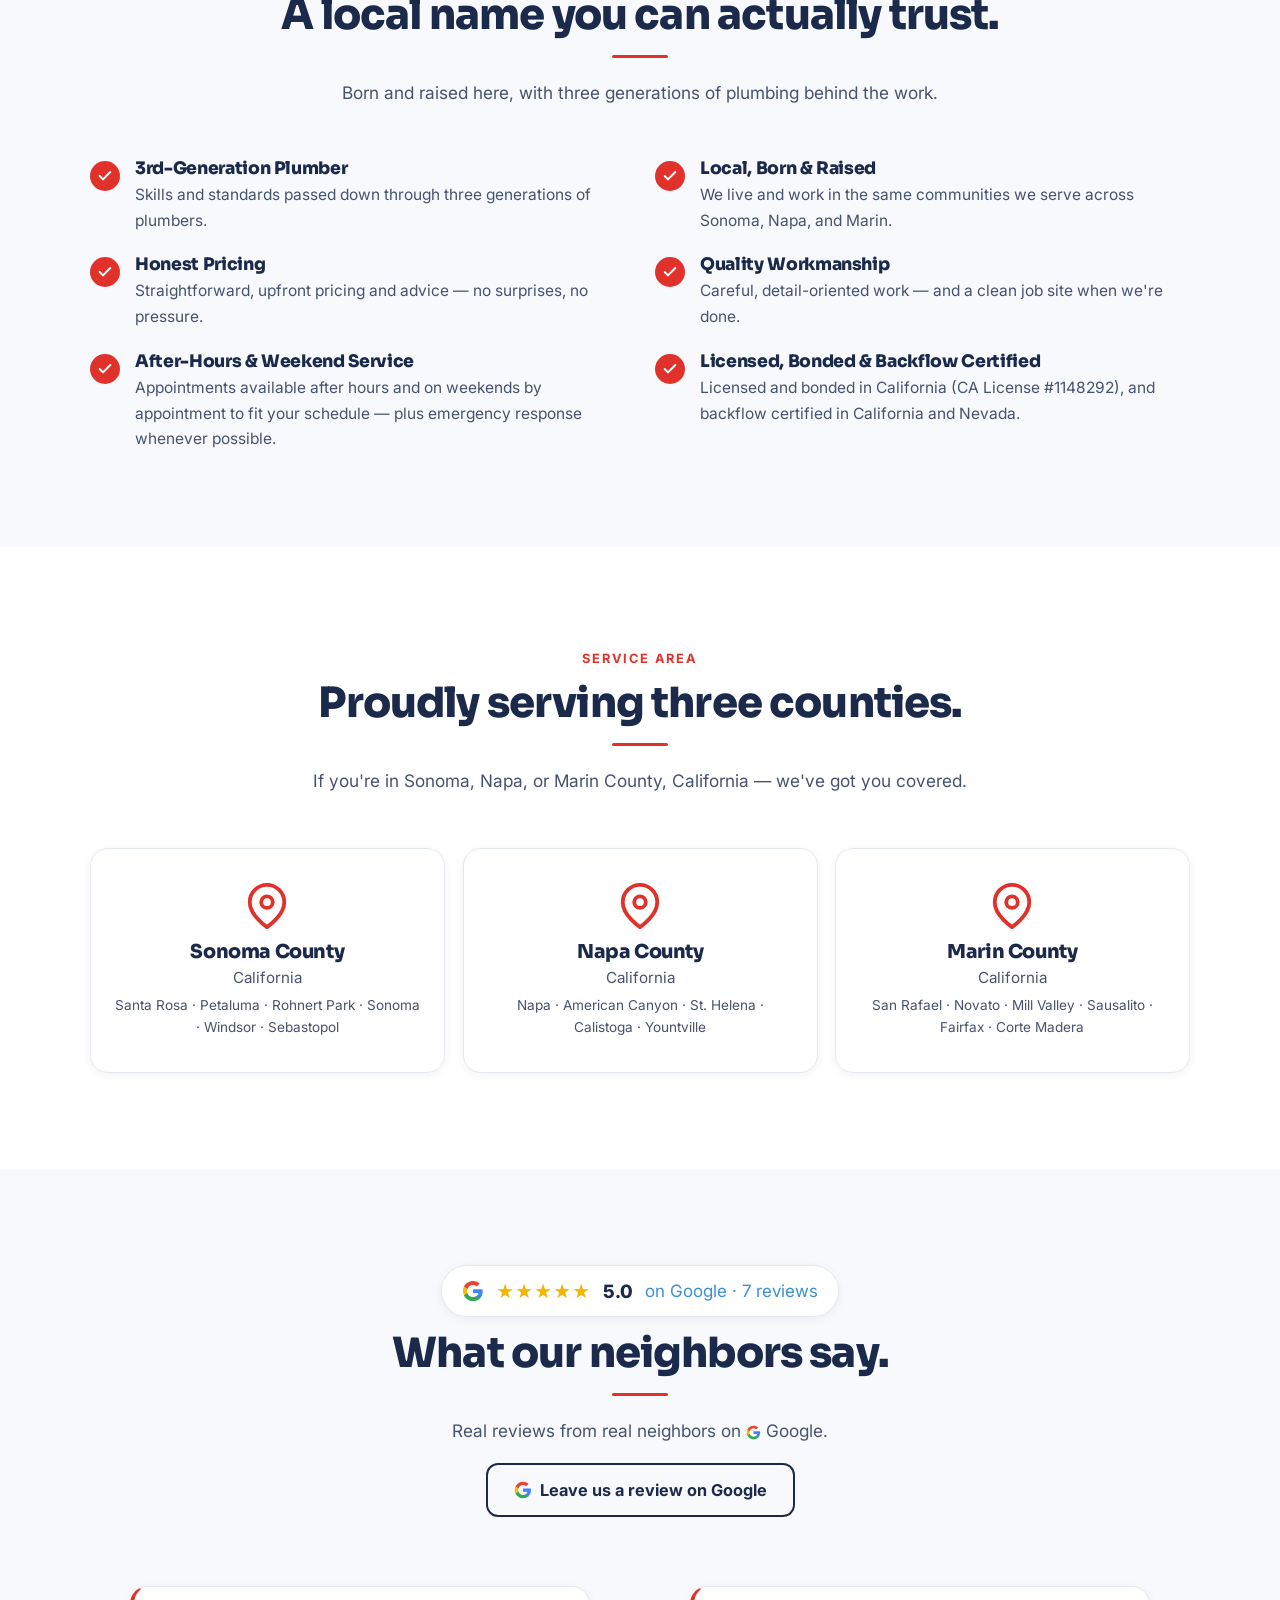
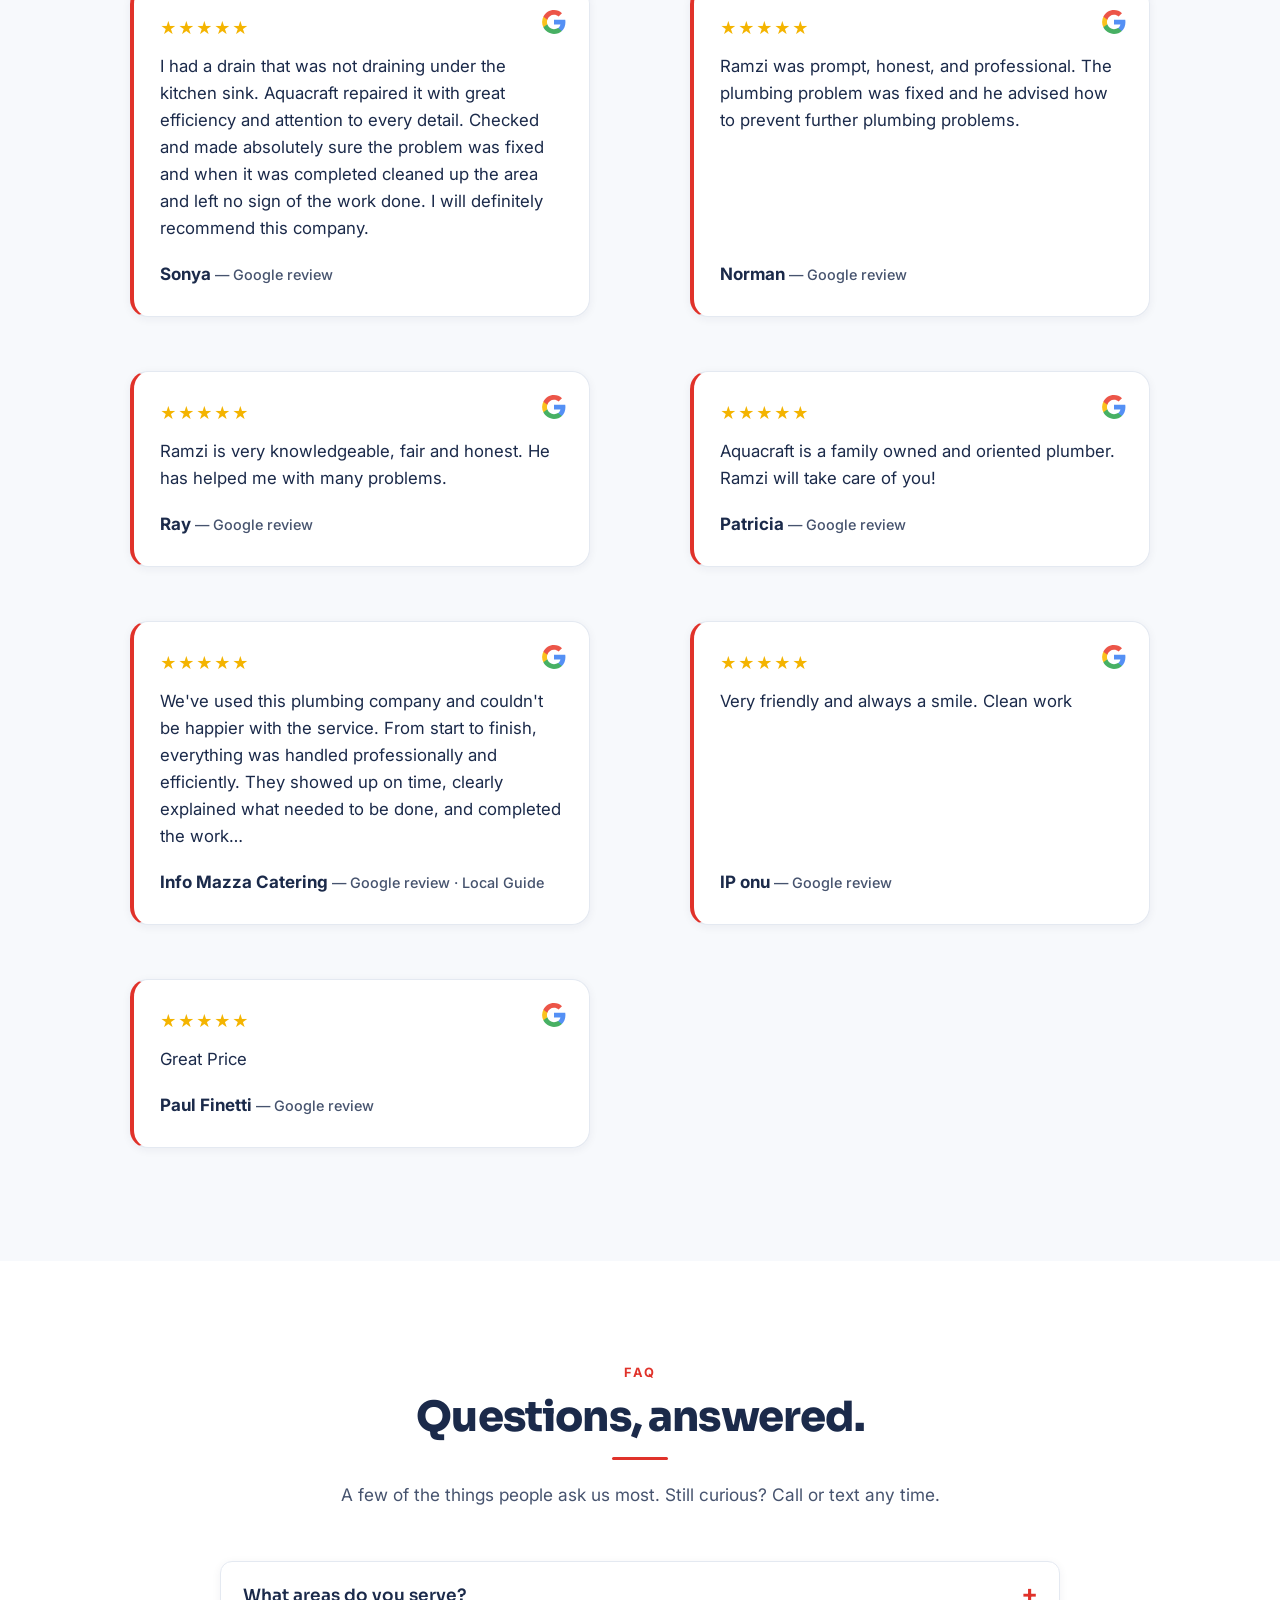
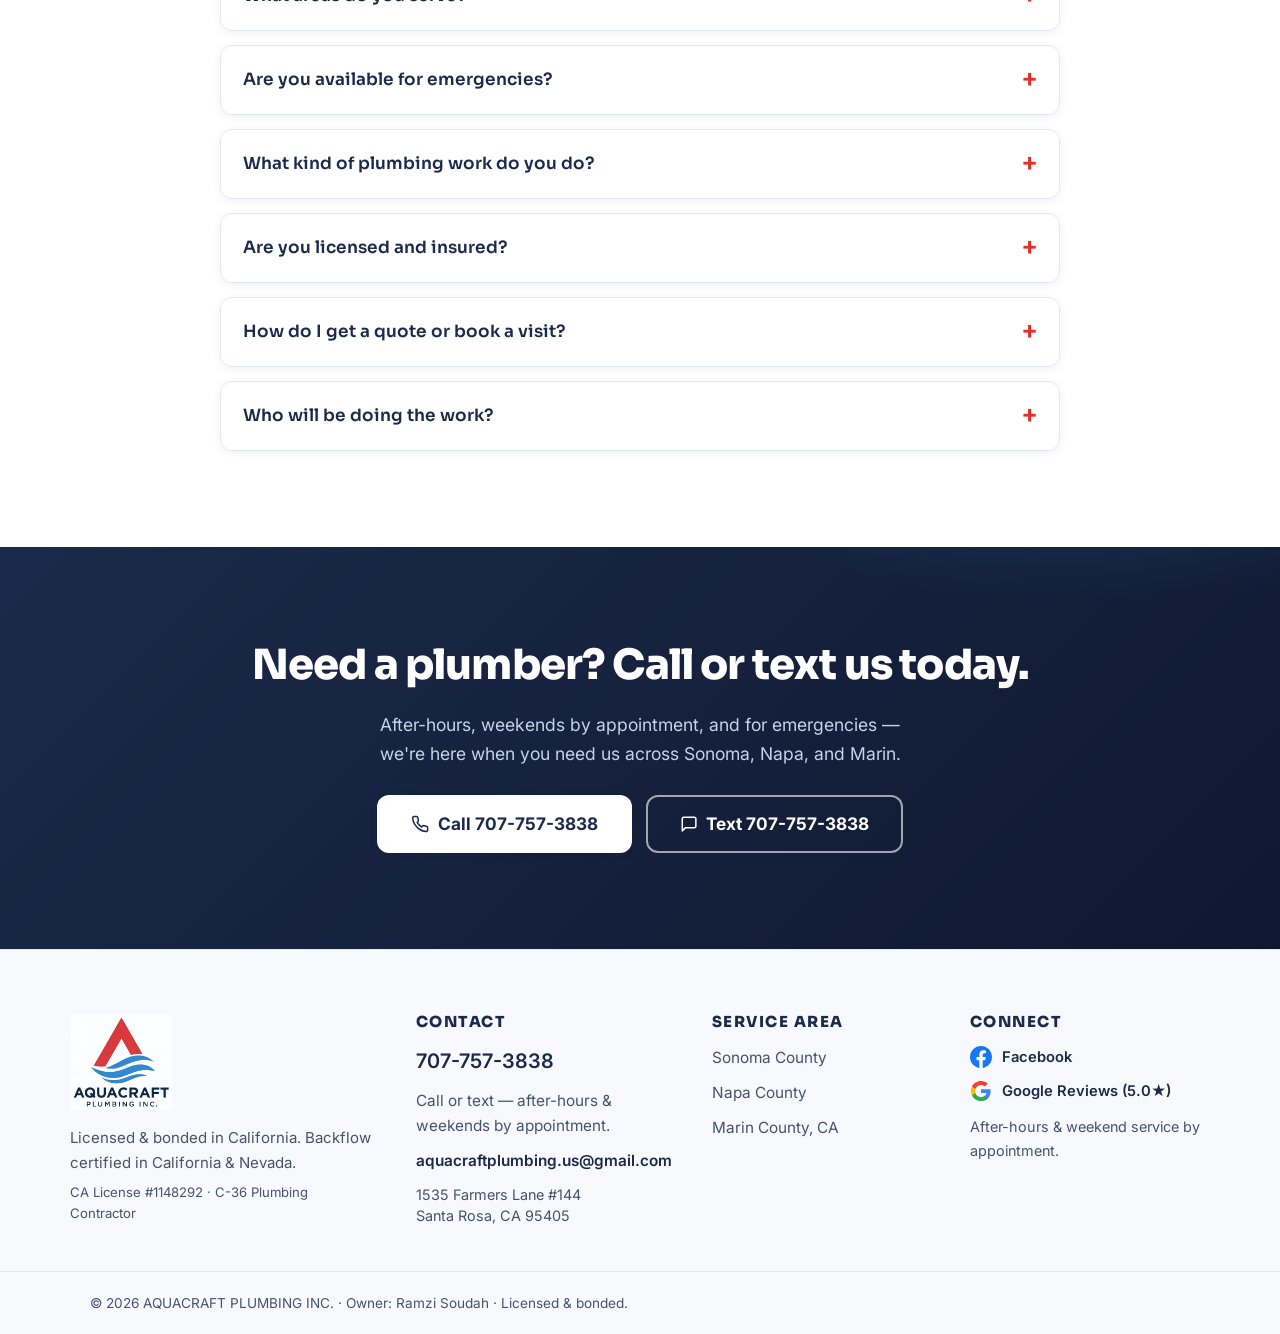
==== commit 70c6ce55: "Add Google G logo to every Google mention across the site - index.html: Google G SVG in trust strip " ====
--- a/index.html
+++ b/index.html
@@ -110,7 +110,7 @@
           <li>3rd-Generation</li>
           <li>Licensed &amp; Bonded</li>
           <li>After-Hours &amp; Weekends</li>
-          <li><span class="stars" aria-hidden="true">★★★★★</span> 5.0 on Google</li>
+          <li><svg viewBox="0 0 48 48" style="width:15px;height:15px;vertical-align:middle;margin-right:3px;flex-shrink:0;" aria-hidden="true"><path fill="#4285F4" d="M45.12 24.5c0-1.56-.14-3.06-.4-4.5H24v8.51h11.84c-.51 2.75-2.06 5.08-4.39 6.64v5.52h7.11c4.16-3.83 6.56-9.47 6.56-16.17z"/><path fill="#34A853" d="M24 46c5.94 0 10.92-1.97 14.56-5.33l-7.11-5.52c-1.97 1.32-4.49 2.1-7.45 2.1-5.73 0-10.58-3.87-12.31-9.07H4.34v5.7C7.96 41.07 15.4 46 24 46z"/><path fill="#FBBC05" d="M11.69 28.18C11.25 26.86 11 25.45 11 24s.25-2.86.69-4.18v-5.7H4.34A21.98 21.98 0 0 0 2 24c0 3.55.85 6.91 2.34 9.88l7.35-5.7z"/><path fill="#EA4335" d="M24 10.75c3.23 0 6.13 1.11 8.41 3.29l6.31-6.31C34.91 4.18 29.93 2 24 2 15.4 2 7.96 6.93 4.34 14.12l7.35 5.7c1.73-5.2 6.58-9.07 12.31-9.07z"/></svg><span class="stars" aria-hidden="true">★★★★★</span> 5.0 on Google</li>
         </ul>
       </div>
     </section>
@@ -185,7 +185,7 @@
         <div class="section-head" data-reveal>
           <span class="eyebrow">Local &amp; Trusted</span>
           <h2>Careful, quality workmanship every time.</h2>
-          <p>Three generations of plumbing experience on every job — done cleanly, explained honestly, and backed by a 5.0★ rating on Google.</p>
+          <p>Three generations of plumbing experience on every job — done cleanly, explained honestly, and backed by a 5.0★ rating on <svg viewBox="0 0 48 48" style="width:15px;height:15px;vertical-align:middle;display:inline-block;" aria-label="Google" role="img"><path fill="#4285F4" d="M45.12 24.5c0-1.56-.14-3.06-.4-4.5H24v8.51h11.84c-.51 2.75-2.06 5.08-4.39 6.64v5.52h7.11c4.16-3.83 6.56-9.47 6.56-16.17z"/><path fill="#34A853" d="M24 46c5.94 0 10.92-1.97 14.56-5.33l-7.11-5.52c-1.97 1.32-4.49 2.1-7.45 2.1-5.73 0-10.58-3.87-12.31-9.07H4.34v5.7C7.96 41.07 15.4 46 24 46z"/><path fill="#FBBC05" d="M11.69 28.18C11.25 26.86 11 25.45 11 24s.25-2.86.69-4.18v-5.7H4.34A21.98 21.98 0 0 0 2 24c0 3.55.85 6.91 2.34 9.88l7.35-5.7z"/><path fill="#EA4335" d="M24 10.75c3.23 0 6.13 1.11 8.41 3.29l6.31-6.31C34.91 4.18 29.93 2 24 2 15.4 2 7.96 6.93 4.34 14.12l7.35 5.7c1.73-5.2 6.58-9.07 12.31-9.07z"/></svg> Google.</p>
         </div>
         <div class="cta-actions">
           <a class="btn btn-primary btn-lg" href="tel:7077573838">
@@ -277,7 +277,7 @@
             <span class="stars" aria-hidden="true">★★★★★</span> <span class="score">5.0</span> on Google &middot; 7 reviews
           </a>
           <h2>What our neighbors say.</h2>
-          <p>Real reviews from real neighbors on Google.</p>
+          <p>Real reviews from real neighbors on <svg viewBox="0 0 48 48" style="width:15px;height:15px;vertical-align:middle;display:inline-block;" aria-label="Google" role="img"><path fill="#4285F4" d="M45.12 24.5c0-1.56-.14-3.06-.4-4.5H24v8.51h11.84c-.51 2.75-2.06 5.08-4.39 6.64v5.52h7.11c4.16-3.83 6.56-9.47 6.56-16.17z"/><path fill="#34A853" d="M24 46c5.94 0 10.92-1.97 14.56-5.33l-7.11-5.52c-1.97 1.32-4.49 2.1-7.45 2.1-5.73 0-10.58-3.87-12.31-9.07H4.34v5.7C7.96 41.07 15.4 46 24 46z"/><path fill="#FBBC05" d="M11.69 28.18C11.25 26.86 11 25.45 11 24s.25-2.86.69-4.18v-5.7H4.34A21.98 21.98 0 0 0 2 24c0 3.55.85 6.91 2.34 9.88l7.35-5.7z"/><path fill="#EA4335" d="M24 10.75c3.23 0 6.13 1.11 8.41 3.29l6.31-6.31C34.91 4.18 29.93 2 24 2 15.4 2 7.96 6.93 4.34 14.12l7.35 5.7c1.73-5.2 6.58-9.07 12.31-9.07z"/></svg> Google.</p>
           <p class="review-cta">
             <a class="btn btn-ghost" href="https://www.google.com/search?q=Aquacraft+Plumbing+Inc+reviews#lrd=0xaf03ddba1135db51:0x2662c081e992670a,3,,,," target="_blank" rel="noopener">
               <svg viewBox="0 0 48 48" style="width:18px;height:18px;flex-shrink:0;" aria-hidden="true"><path fill="#4285F4" d="M45.12 24.5c0-1.56-.14-3.06-.4-4.5H24v8.51h11.84c-.51 2.75-2.06 5.08-4.39 6.64v5.52h7.11c4.16-3.83 6.56-9.47 6.56-16.17z"/><path fill="#34A853" d="M24 46c5.94 0 10.92-1.97 14.56-5.33l-7.11-5.52c-1.97 1.32-4.49 2.1-7.45 2.1-5.73 0-10.58-3.87-12.31-9.07H4.34v5.7C7.96 41.07 15.4 46 24 46z"/><path fill="#FBBC05" d="M11.69 28.18C11.25 26.86 11 25.45 11 24s.25-2.86.69-4.18v-5.7H4.34A21.98 21.98 0 0 0 2 24c0 3.55.85 6.91 2.34 9.88l7.35-5.7z"/><path fill="#EA4335" d="M24 10.75c3.23 0 6.13 1.11 8.41 3.29l6.31-6.31C34.91 4.18 29.93 2 24 2 15.4 2 7.96 6.93 4.34 14.12l7.35 5.7c1.73-5.2 6.58-9.07 12.31-9.07z"/></svg>
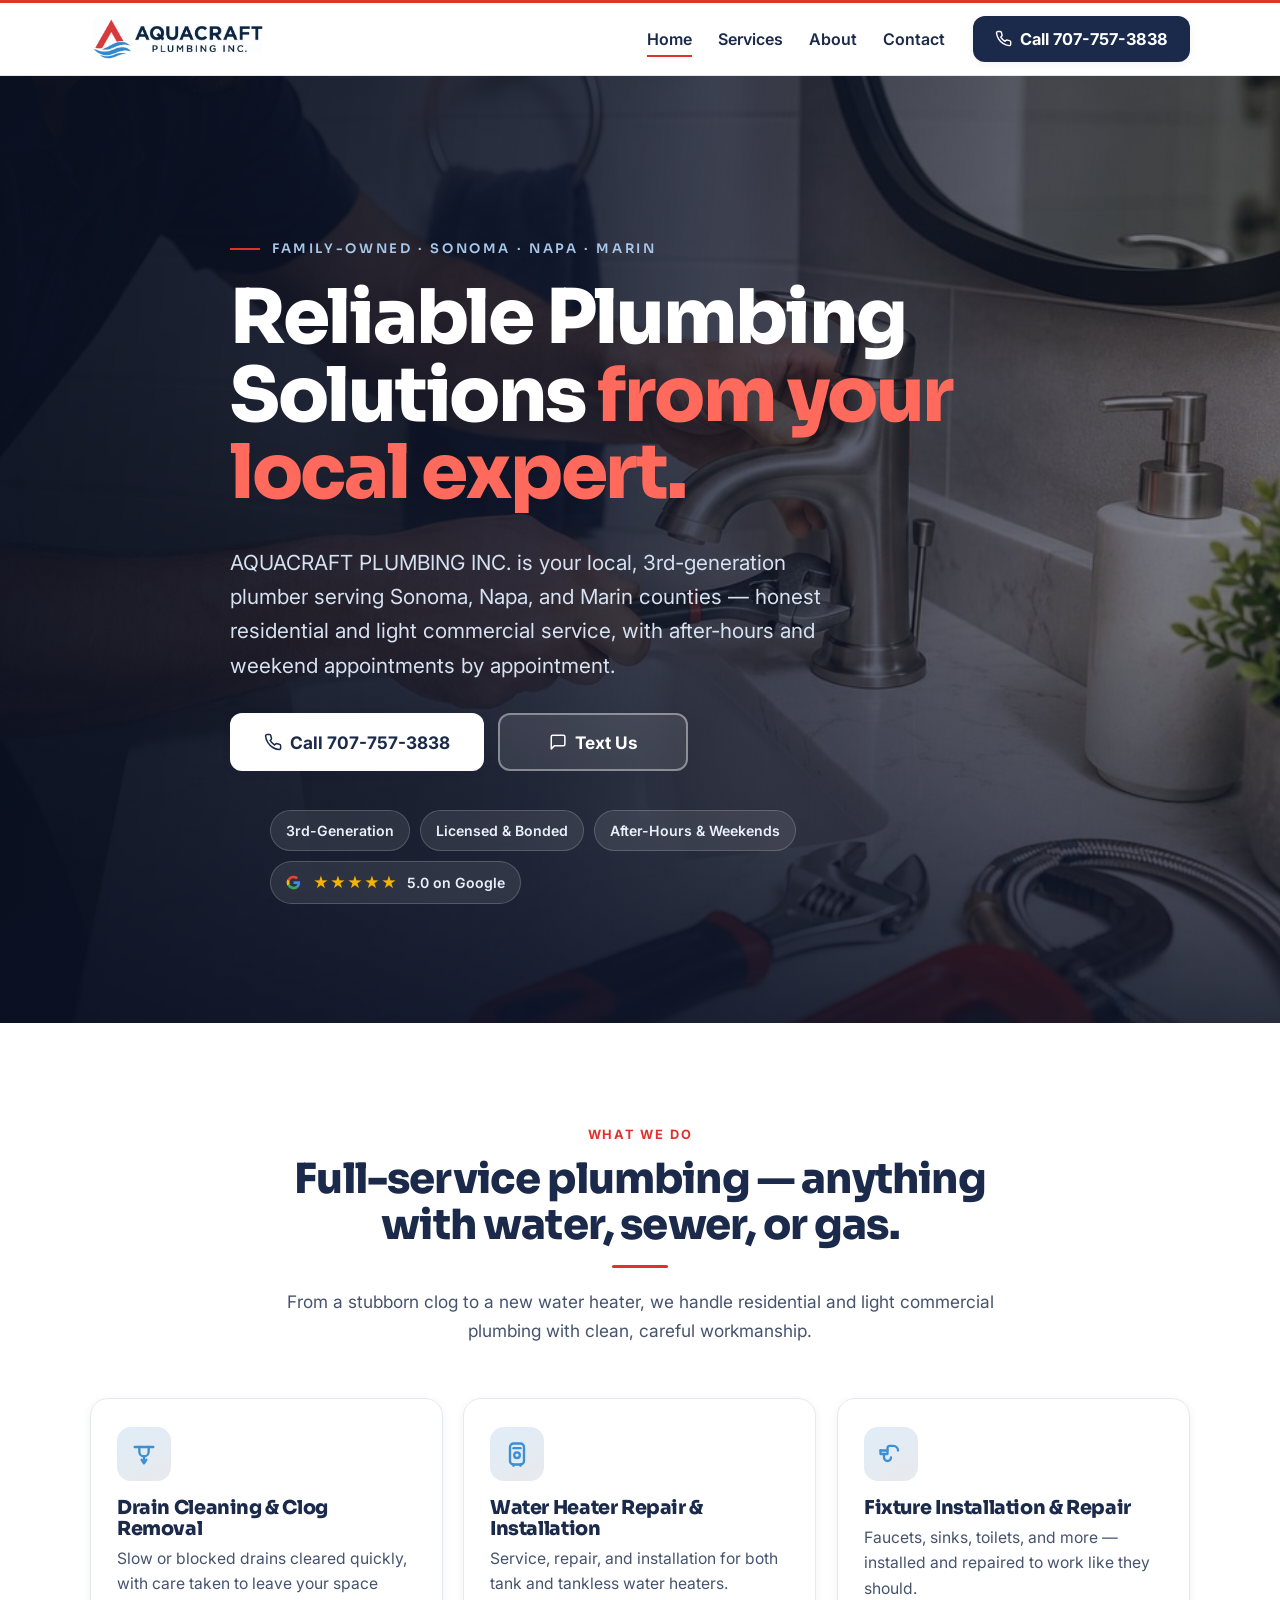
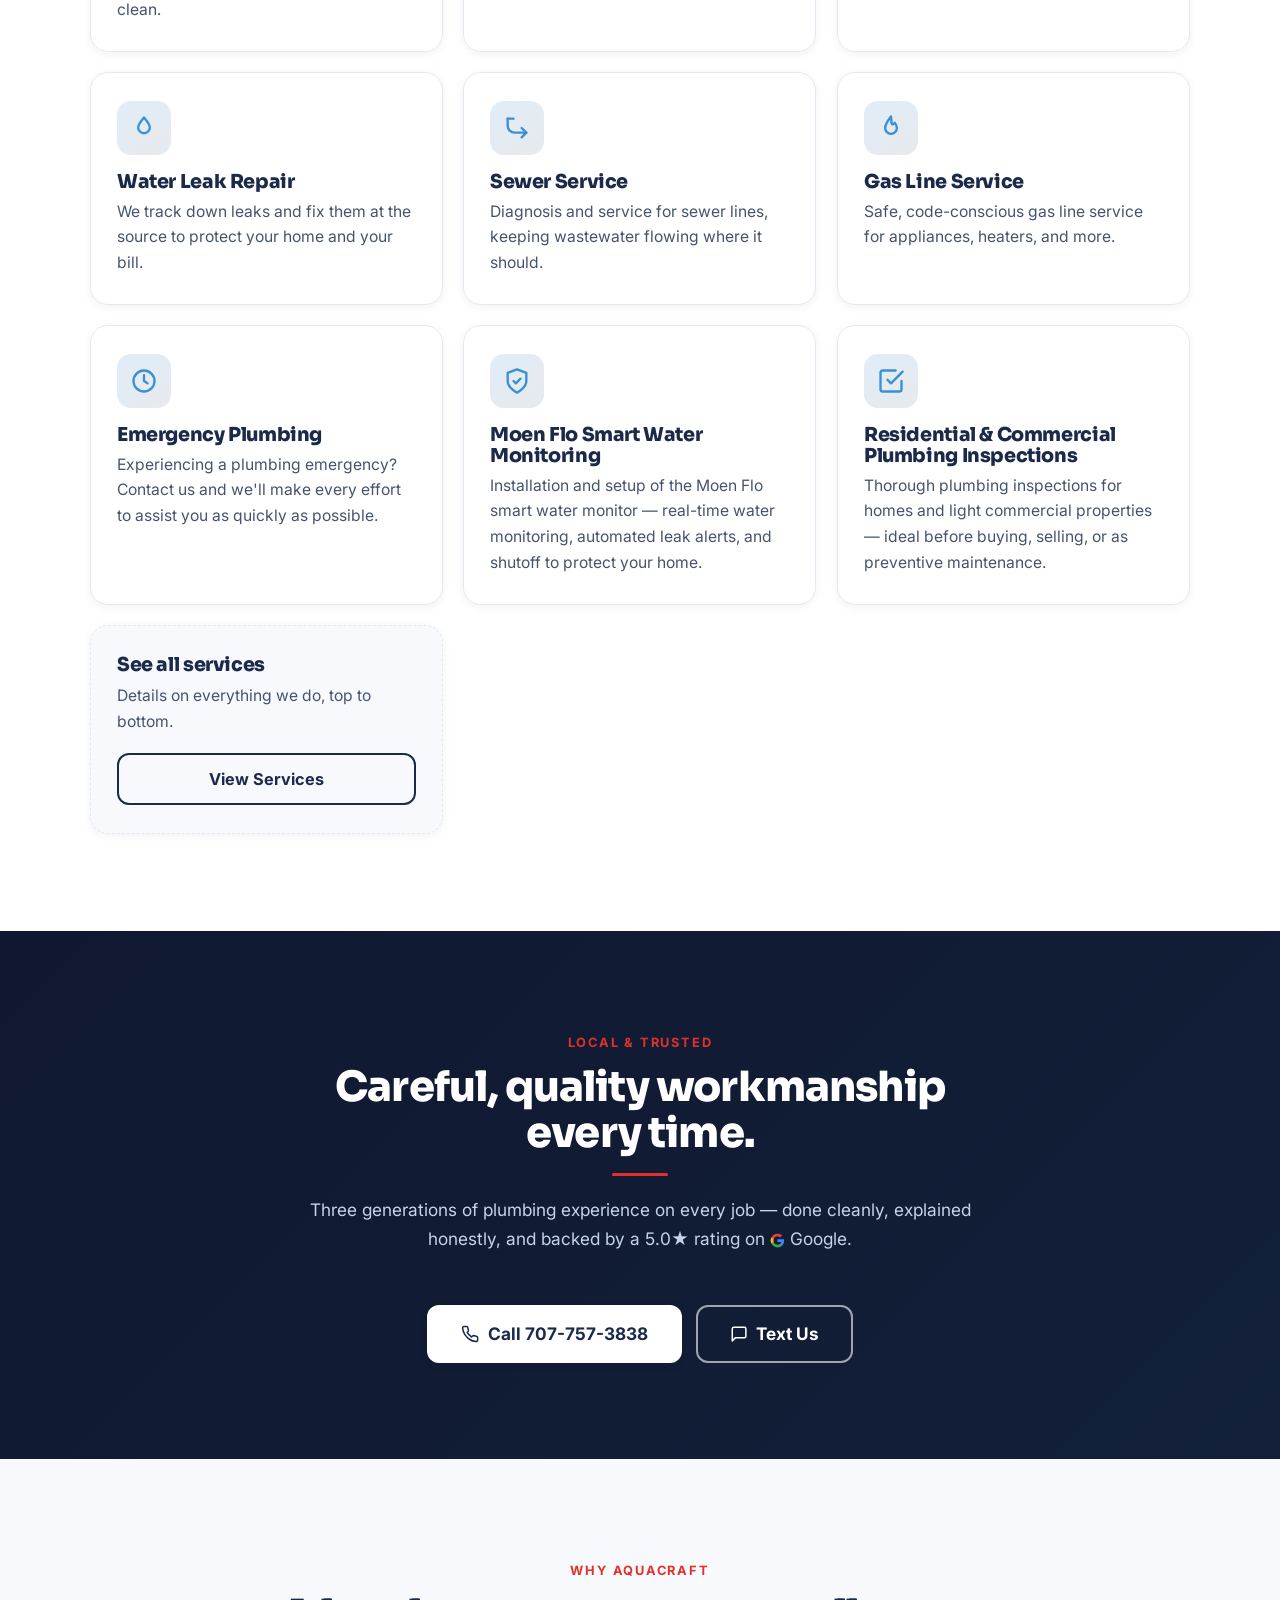
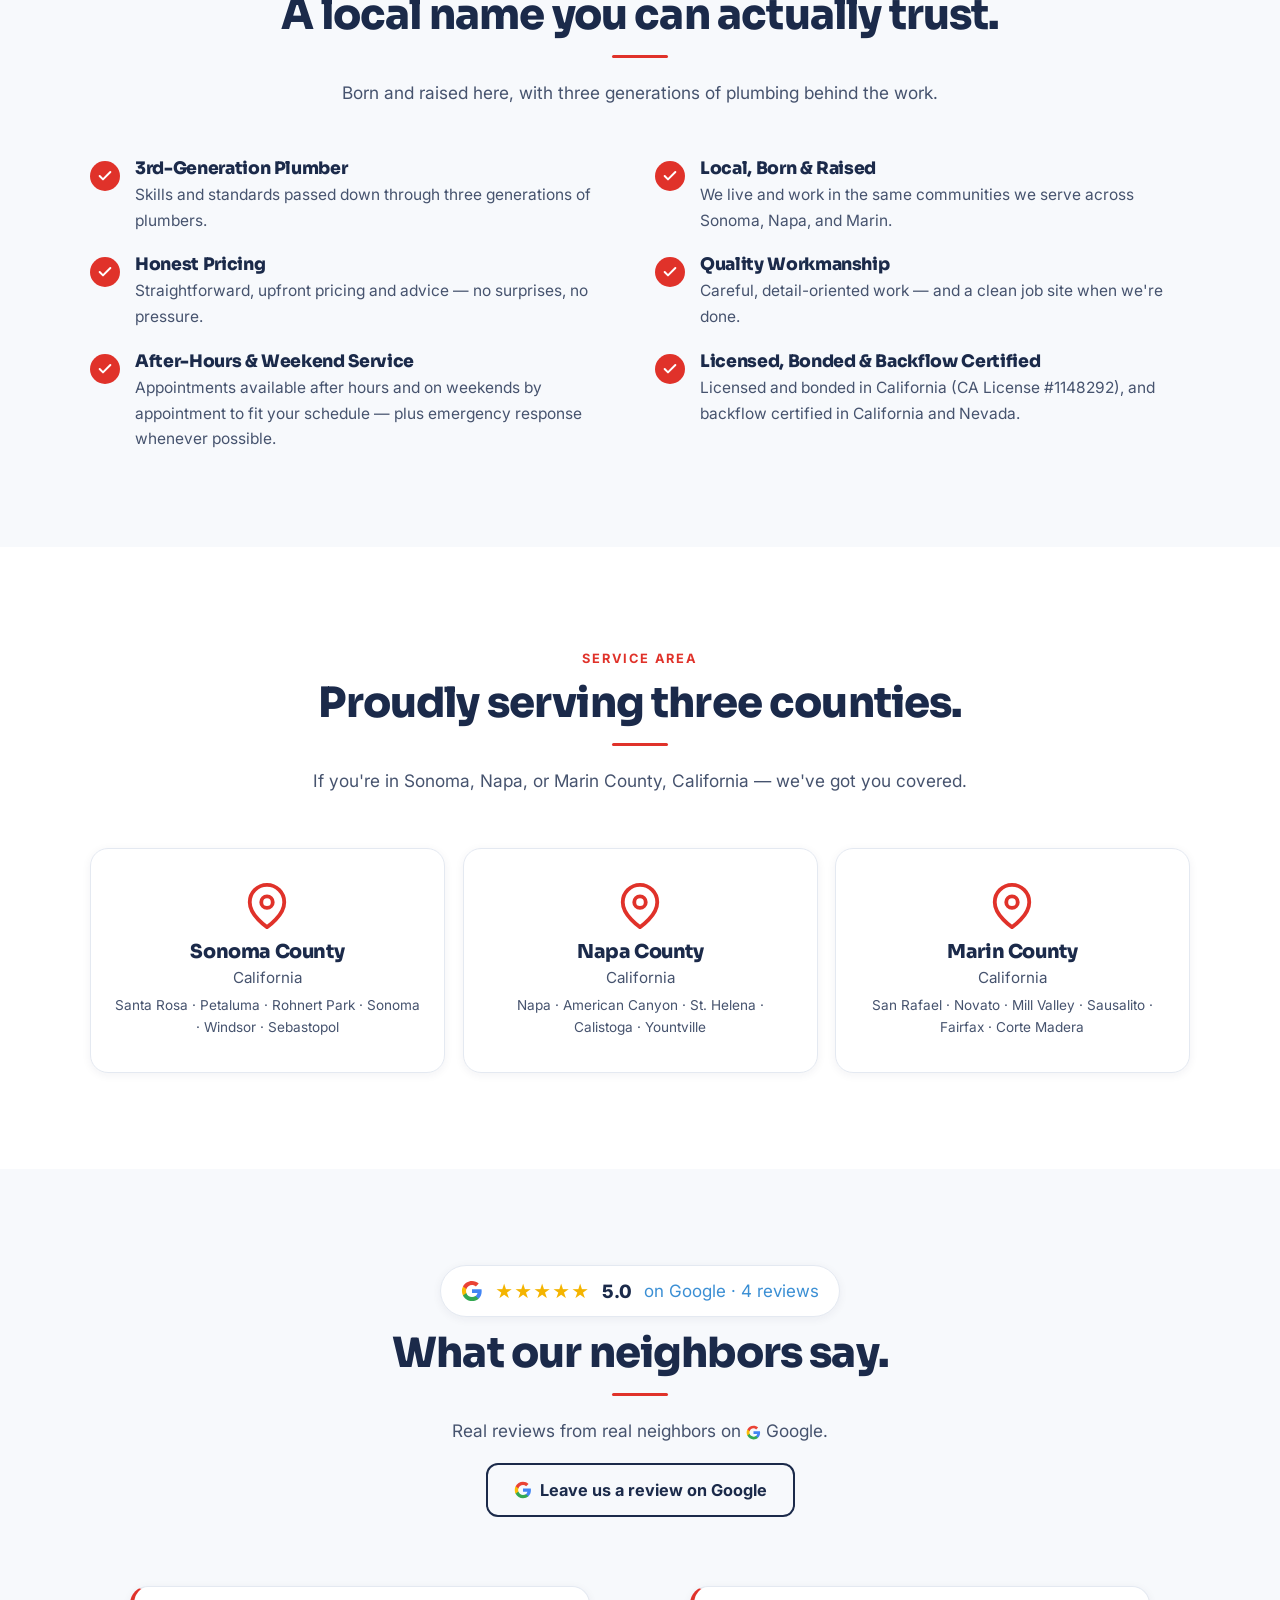
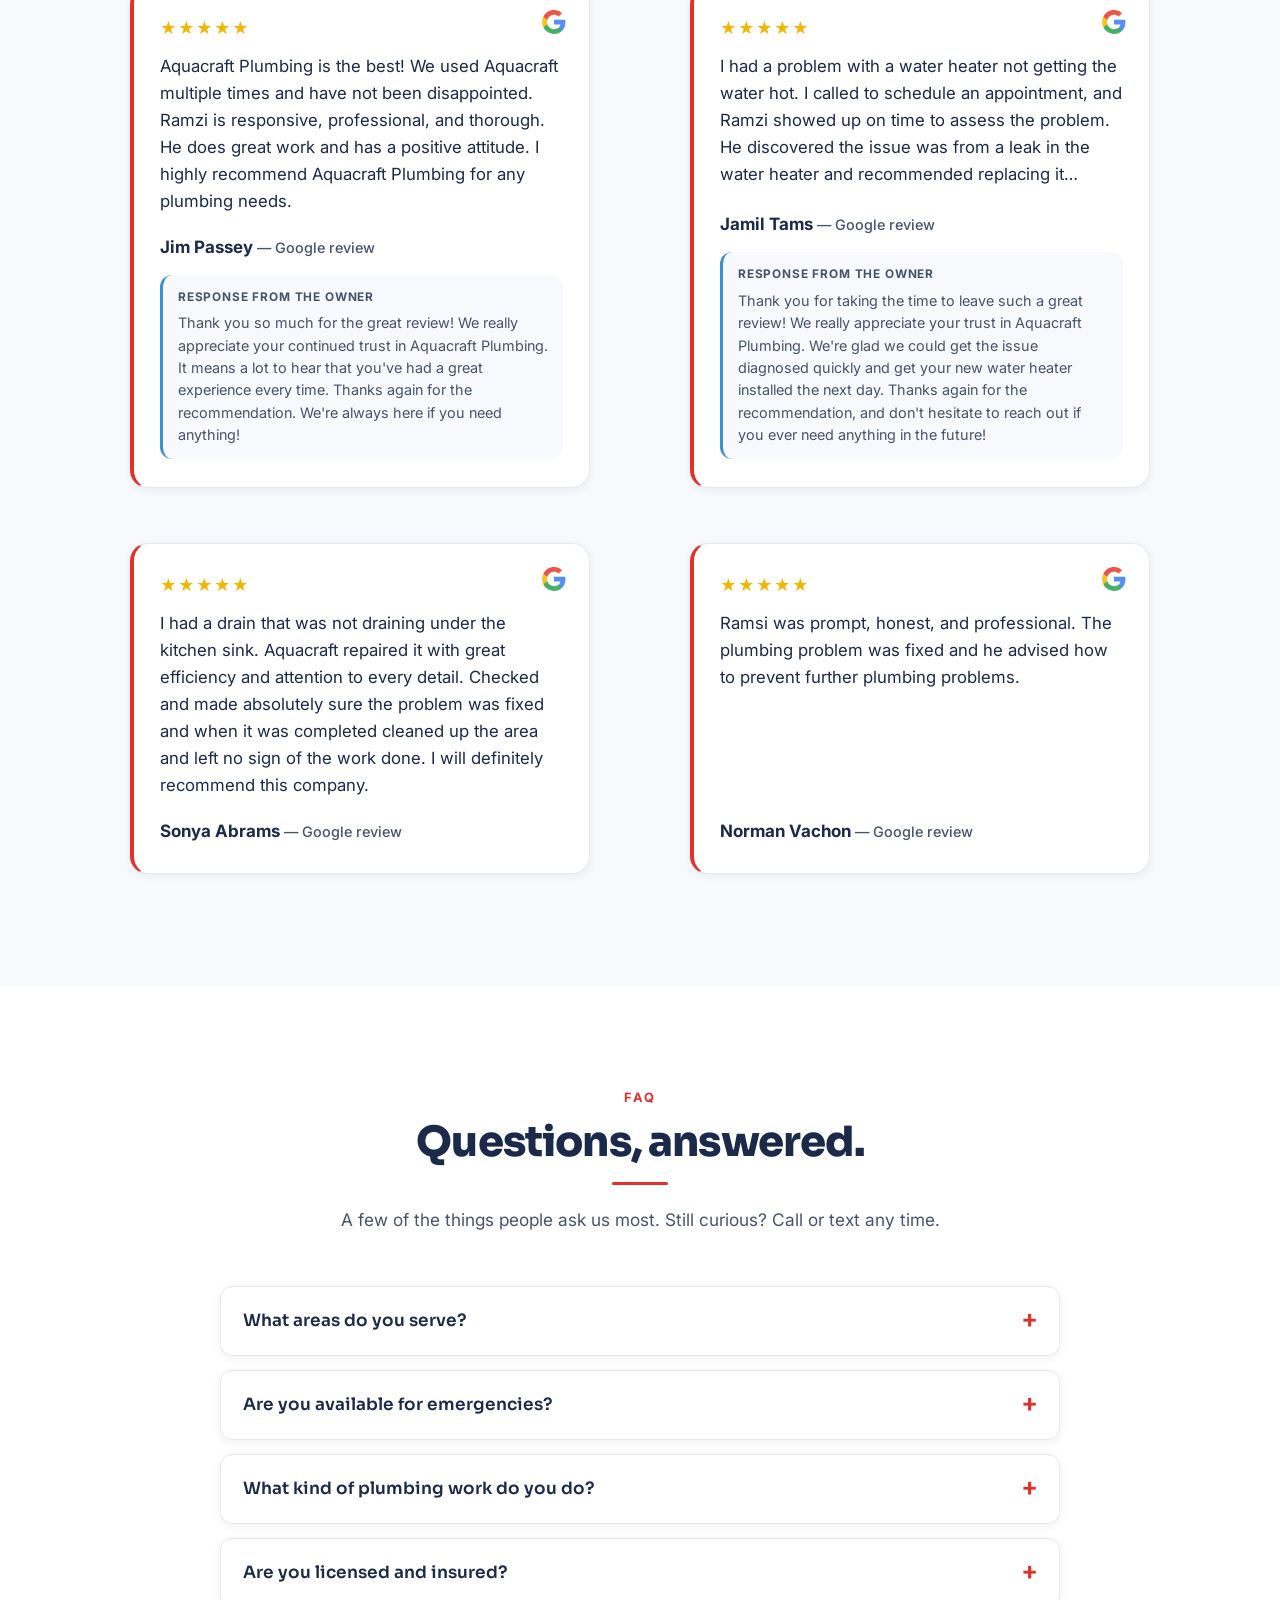
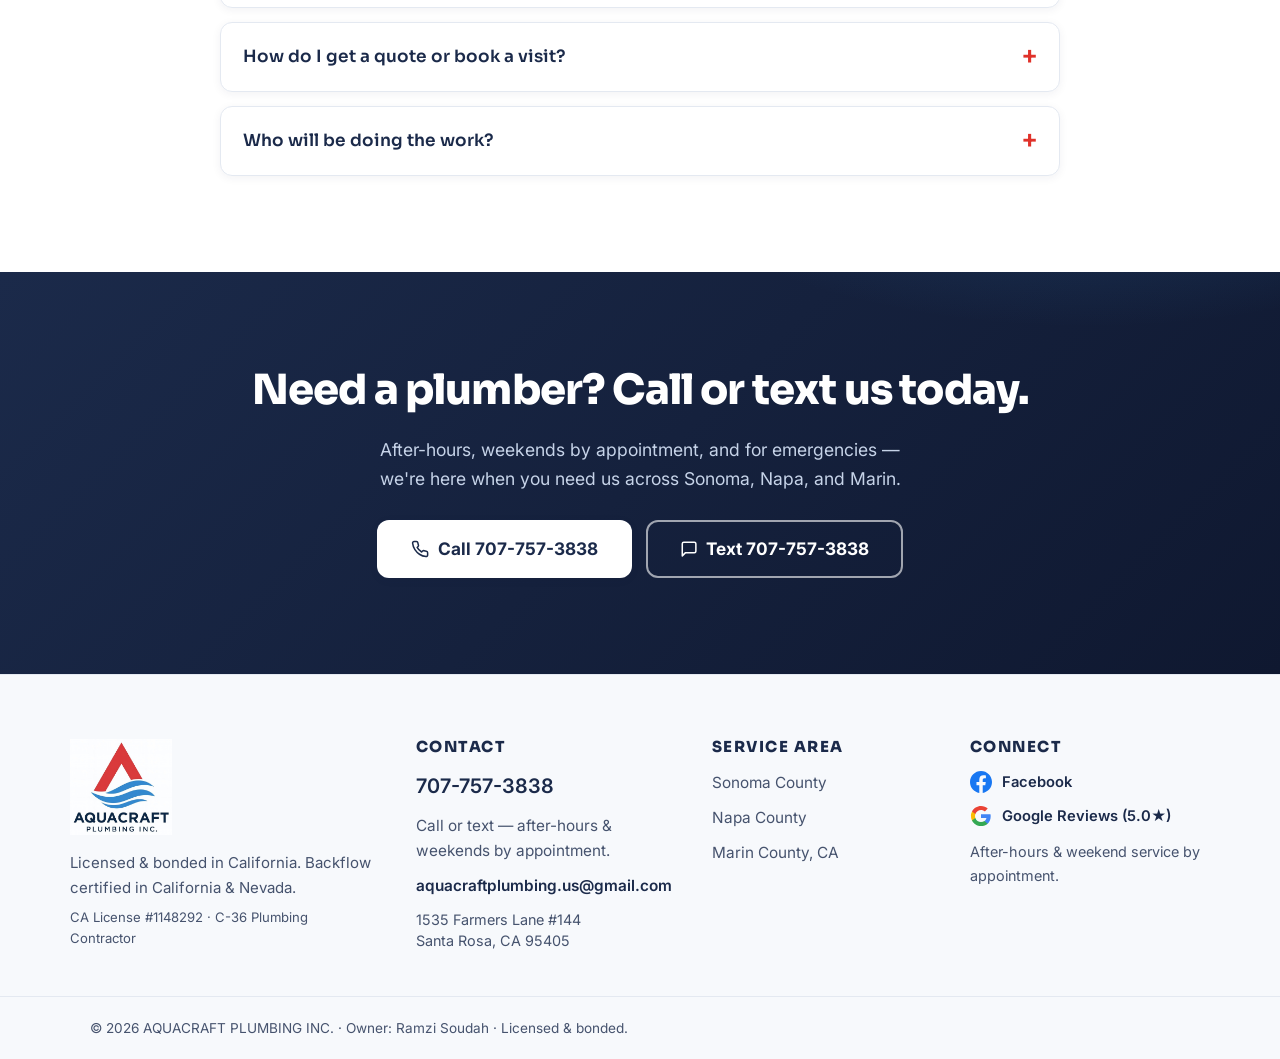
==== commit 4dd66b7b: "Show only the four specified Google reviews Replaced the seven review cards with Jim Passey, Jamil T" ====
--- a/index.html
+++ b/index.html
@@ -41,7 +41,7 @@
     "aggregateRating": {
       "@type": "AggregateRating",
       "ratingValue": "5.0",
-      "reviewCount": "7"
+      "reviewCount": "4"
     },
     "sameAs": ["https://www.facebook.com/AquacraftPlumbingInc"]
   }
@@ -274,7 +274,7 @@
         <div class="section-head" data-reveal>
           <a class="rating-banner" href="https://www.google.com/search?q=Aquacraft+Plumbing+Inc+reviews#lrd=0xaf03ddba1135db51:0x2662c081e992670a,1,,,," target="_blank" rel="noopener" aria-label="Read our 5.0-star reviews on Google">
             <svg viewBox="0 0 48 48" style="width:22px;height:22px;flex-shrink:0;" aria-hidden="true"><path fill="#4285F4" d="M45.12 24.5c0-1.56-.14-3.06-.4-4.5H24v8.51h11.84c-.51 2.75-2.06 5.08-4.39 6.64v5.52h7.11c4.16-3.83 6.56-9.47 6.56-16.17z"/><path fill="#34A853" d="M24 46c5.94 0 10.92-1.97 14.56-5.33l-7.11-5.52c-1.97 1.32-4.49 2.1-7.45 2.1-5.73 0-10.58-3.87-12.31-9.07H4.34v5.7C7.96 41.07 15.4 46 24 46z"/><path fill="#FBBC05" d="M11.69 28.18C11.25 26.86 11 25.45 11 24s.25-2.86.69-4.18v-5.7H4.34A21.98 21.98 0 0 0 2 24c0 3.55.85 6.91 2.34 9.88l7.35-5.7z"/><path fill="#EA4335" d="M24 10.75c3.23 0 6.13 1.11 8.41 3.29l6.31-6.31C34.91 4.18 29.93 2 24 2 15.4 2 7.96 6.93 4.34 14.12l7.35 5.7c1.73-5.2 6.58-9.07 12.31-9.07z"/></svg>
-            <span class="stars" aria-hidden="true">★★★★★</span> <span class="score">5.0</span> on Google &middot; 7 reviews
+            <span class="stars" aria-hidden="true">★★★★★</span> <span class="score">5.0</span> on Google &middot; 4 reviews
           </a>
           <h2>What our neighbors say.</h2>
           <p>Real reviews from real neighbors on <svg viewBox="0 0 48 48" style="width:15px;height:15px;vertical-align:middle;display:inline-block;" aria-label="Google" role="img"><path fill="#4285F4" d="M45.12 24.5c0-1.56-.14-3.06-.4-4.5H24v8.51h11.84c-.51 2.75-2.06 5.08-4.39 6.64v5.52h7.11c4.16-3.83 6.56-9.47 6.56-16.17z"/><path fill="#34A853" d="M24 46c5.94 0 10.92-1.97 14.56-5.33l-7.11-5.52c-1.97 1.32-4.49 2.1-7.45 2.1-5.73 0-10.58-3.87-12.31-9.07H4.34v5.7C7.96 41.07 15.4 46 24 46z"/><path fill="#FBBC05" d="M11.69 28.18C11.25 26.86 11 25.45 11 24s.25-2.86.69-4.18v-5.7H4.34A21.98 21.98 0 0 0 2 24c0 3.55.85 6.91 2.34 9.88l7.35-5.7z"/><path fill="#EA4335" d="M24 10.75c3.23 0 6.13 1.11 8.41 3.29l6.31-6.31C34.91 4.18 29.93 2 24 2 15.4 2 7.96 6.93 4.34 14.12l7.35 5.7c1.73-5.2 6.58-9.07 12.31-9.07z"/></svg> Google.</p>
@@ -289,44 +289,34 @@
           <figure class="quote" data-reveal>
             <svg class="gmark-corner" viewBox="0 0 48 48" aria-hidden="true"><path fill="#4285F4" d="M45.12 24.5c0-1.56-.14-3.06-.4-4.5H24v8.51h11.84c-.51 2.75-2.06 5.08-4.39 6.64v5.52h7.11c4.16-3.83 6.56-9.47 6.56-16.17z"/><path fill="#34A853" d="M24 46c5.94 0 10.92-1.97 14.56-5.33l-7.11-5.52c-1.97 1.32-4.49 2.1-7.45 2.1-5.73 0-10.58-3.87-12.31-9.07H4.34v5.7C7.96 41.07 15.4 46 24 46z"/><path fill="#FBBC05" d="M11.69 28.18C11.25 26.86 11 25.45 11 24s.25-2.86.69-4.18v-5.7H4.34A21.98 21.98 0 0 0 2 24c0 3.55.85 6.91 2.34 9.88l7.35-5.7z"/><path fill="#EA4335" d="M24 10.75c3.23 0 6.13 1.11 8.41 3.29l6.31-6.31C34.91 4.18 29.93 2 24 2 15.4 2 7.96 6.93 4.34 14.12l7.35 5.7c1.73-5.2 6.58-9.07 12.31-9.07z"/></svg>
             <div class="stars" aria-hidden="true">★★★★★</div>
-            <blockquote>I had a drain that was not draining under the kitchen sink. Aquacraft repaired it with great efficiency and attention to every detail. Checked and made absolutely sure the problem was fixed and when it was completed cleaned up the area and left no sign of the work done. I will definitely recommend this company.</blockquote>
-            <figcaption class="by">Sonya <span class="src">— Google review</span></figcaption>
+            <blockquote>Aquacraft Plumbing is the best! We used Aquacraft multiple times and have not been disappointed. Ramzi is responsive, professional, and thorough. He does great work and has a positive attitude. I highly recommend Aquacraft Plumbing for any plumbing needs.</blockquote>
+            <figcaption class="by">Jim Passey <span class="src">— Google review</span></figcaption>
+            <div class="quote-reply">
+              <span class="quote-reply-by">Response from the owner</span>
+              <p>Thank you so much for the great review! We really appreciate your continued trust in Aquacraft Plumbing. It means a lot to hear that you've had a great experience every time. Thanks again for the recommendation. We're always here if you need anything!</p>
+            </div>
           </figure>
           <figure class="quote" data-reveal>
             <svg class="gmark-corner" viewBox="0 0 48 48" aria-hidden="true"><path fill="#4285F4" d="M45.12 24.5c0-1.56-.14-3.06-.4-4.5H24v8.51h11.84c-.51 2.75-2.06 5.08-4.39 6.64v5.52h7.11c4.16-3.83 6.56-9.47 6.56-16.17z"/><path fill="#34A853" d="M24 46c5.94 0 10.92-1.97 14.56-5.33l-7.11-5.52c-1.97 1.32-4.49 2.1-7.45 2.1-5.73 0-10.58-3.87-12.31-9.07H4.34v5.7C7.96 41.07 15.4 46 24 46z"/><path fill="#FBBC05" d="M11.69 28.18C11.25 26.86 11 25.45 11 24s.25-2.86.69-4.18v-5.7H4.34A21.98 21.98 0 0 0 2 24c0 3.55.85 6.91 2.34 9.88l7.35-5.7z"/><path fill="#EA4335" d="M24 10.75c3.23 0 6.13 1.11 8.41 3.29l6.31-6.31C34.91 4.18 29.93 2 24 2 15.4 2 7.96 6.93 4.34 14.12l7.35 5.7c1.73-5.2 6.58-9.07 12.31-9.07z"/></svg>
             <div class="stars" aria-hidden="true">★★★★★</div>
-            <blockquote>Ramzi was prompt, honest, and professional. The plumbing problem was fixed and he advised how to prevent further plumbing problems.</blockquote>
-            <figcaption class="by">Norman <span class="src">— Google review</span></figcaption>
+            <blockquote>I had a problem with a water heater not getting the water hot. I called to schedule an appointment, and Ramzi showed up on time to assess the problem. He discovered the issue was from a leak in the water heater and recommended replacing it…</blockquote>
+            <figcaption class="by">Jamil Tams <span class="src">— Google review</span></figcaption>
+            <div class="quote-reply">
+              <span class="quote-reply-by">Response from the owner</span>
+              <p>Thank you for taking the time to leave such a great review! We really appreciate your trust in Aquacraft Plumbing. We're glad we could get the issue diagnosed quickly and get your new water heater installed the next day. Thanks again for the recommendation, and don't hesitate to reach out if you ever need anything in the future!</p>
+            </div>
           </figure>
           <figure class="quote" data-reveal>
             <svg class="gmark-corner" viewBox="0 0 48 48" aria-hidden="true"><path fill="#4285F4" d="M45.12 24.5c0-1.56-.14-3.06-.4-4.5H24v8.51h11.84c-.51 2.75-2.06 5.08-4.39 6.64v5.52h7.11c4.16-3.83 6.56-9.47 6.56-16.17z"/><path fill="#34A853" d="M24 46c5.94 0 10.92-1.97 14.56-5.33l-7.11-5.52c-1.97 1.32-4.49 2.1-7.45 2.1-5.73 0-10.58-3.87-12.31-9.07H4.34v5.7C7.96 41.07 15.4 46 24 46z"/><path fill="#FBBC05" d="M11.69 28.18C11.25 26.86 11 25.45 11 24s.25-2.86.69-4.18v-5.7H4.34A21.98 21.98 0 0 0 2 24c0 3.55.85 6.91 2.34 9.88l7.35-5.7z"/><path fill="#EA4335" d="M24 10.75c3.23 0 6.13 1.11 8.41 3.29l6.31-6.31C34.91 4.18 29.93 2 24 2 15.4 2 7.96 6.93 4.34 14.12l7.35 5.7c1.73-5.2 6.58-9.07 12.31-9.07z"/></svg>
             <div class="stars" aria-hidden="true">★★★★★</div>
-            <blockquote>Ramzi is very knowledgeable, fair and honest. He has helped me with many problems.</blockquote>
-            <figcaption class="by">Ray <span class="src">— Google review</span></figcaption>
+            <blockquote>I had a drain that was not draining under the kitchen sink. Aquacraft repaired it with great efficiency and attention to every detail. Checked and made absolutely sure the problem was fixed and when it was completed cleaned up the area and left no sign of the work done. I will definitely recommend this company.</blockquote>
+            <figcaption class="by">Sonya Abrams <span class="src">— Google review</span></figcaption>
           </figure>
           <figure class="quote" data-reveal>
             <svg class="gmark-corner" viewBox="0 0 48 48" aria-hidden="true"><path fill="#4285F4" d="M45.12 24.5c0-1.56-.14-3.06-.4-4.5H24v8.51h11.84c-.51 2.75-2.06 5.08-4.39 6.64v5.52h7.11c4.16-3.83 6.56-9.47 6.56-16.17z"/><path fill="#34A853" d="M24 46c5.94 0 10.92-1.97 14.56-5.33l-7.11-5.52c-1.97 1.32-4.49 2.1-7.45 2.1-5.73 0-10.58-3.87-12.31-9.07H4.34v5.7C7.96 41.07 15.4 46 24 46z"/><path fill="#FBBC05" d="M11.69 28.18C11.25 26.86 11 25.45 11 24s.25-2.86.69-4.18v-5.7H4.34A21.98 21.98 0 0 0 2 24c0 3.55.85 6.91 2.34 9.88l7.35-5.7z"/><path fill="#EA4335" d="M24 10.75c3.23 0 6.13 1.11 8.41 3.29l6.31-6.31C34.91 4.18 29.93 2 24 2 15.4 2 7.96 6.93 4.34 14.12l7.35 5.7c1.73-5.2 6.58-9.07 12.31-9.07z"/></svg>
             <div class="stars" aria-hidden="true">★★★★★</div>
-            <blockquote>Aquacraft is a family owned and oriented plumber. Ramzi will take care of you!</blockquote>
-            <figcaption class="by">Patricia <span class="src">— Google review</span></figcaption>
-          </figure>
-          <figure class="quote" data-reveal>
-            <svg class="gmark-corner" viewBox="0 0 48 48" aria-hidden="true"><path fill="#4285F4" d="M45.12 24.5c0-1.56-.14-3.06-.4-4.5H24v8.51h11.84c-.51 2.75-2.06 5.08-4.39 6.64v5.52h7.11c4.16-3.83 6.56-9.47 6.56-16.17z"/><path fill="#34A853" d="M24 46c5.94 0 10.92-1.97 14.56-5.33l-7.11-5.52c-1.97 1.32-4.49 2.1-7.45 2.1-5.73 0-10.58-3.87-12.31-9.07H4.34v5.7C7.96 41.07 15.4 46 24 46z"/><path fill="#FBBC05" d="M11.69 28.18C11.25 26.86 11 25.45 11 24s.25-2.86.69-4.18v-5.7H4.34A21.98 21.98 0 0 0 2 24c0 3.55.85 6.91 2.34 9.88l7.35-5.7z"/><path fill="#EA4335" d="M24 10.75c3.23 0 6.13 1.11 8.41 3.29l6.31-6.31C34.91 4.18 29.93 2 24 2 15.4 2 7.96 6.93 4.34 14.12l7.35 5.7c1.73-5.2 6.58-9.07 12.31-9.07z"/></svg>
-            <div class="stars" aria-hidden="true">★★★★★</div>
-            <blockquote>We've used this plumbing company and couldn't be happier with the service. From start to finish, everything was handled professionally and efficiently. They showed up on time, clearly explained what needed to be done, and completed the work…</blockquote>
-            <figcaption class="by">Info Mazza Catering <span class="src">— Google review · Local Guide</span></figcaption>
-          </figure>
-          <figure class="quote" data-reveal>
-            <svg class="gmark-corner" viewBox="0 0 48 48" aria-hidden="true"><path fill="#4285F4" d="M45.12 24.5c0-1.56-.14-3.06-.4-4.5H24v8.51h11.84c-.51 2.75-2.06 5.08-4.39 6.64v5.52h7.11c4.16-3.83 6.56-9.47 6.56-16.17z"/><path fill="#34A853" d="M24 46c5.94 0 10.92-1.97 14.56-5.33l-7.11-5.52c-1.97 1.32-4.49 2.1-7.45 2.1-5.73 0-10.58-3.87-12.31-9.07H4.34v5.7C7.96 41.07 15.4 46 24 46z"/><path fill="#FBBC05" d="M11.69 28.18C11.25 26.86 11 25.45 11 24s.25-2.86.69-4.18v-5.7H4.34A21.98 21.98 0 0 0 2 24c0 3.55.85 6.91 2.34 9.88l7.35-5.7z"/><path fill="#EA4335" d="M24 10.75c3.23 0 6.13 1.11 8.41 3.29l6.31-6.31C34.91 4.18 29.93 2 24 2 15.4 2 7.96 6.93 4.34 14.12l7.35 5.7c1.73-5.2 6.58-9.07 12.31-9.07z"/></svg>
-            <div class="stars" aria-hidden="true">★★★★★</div>
-            <blockquote>Very friendly and always a smile. Clean work</blockquote>
-            <figcaption class="by">IP onu <span class="src">— Google review</span></figcaption>
-          </figure>
-          <figure class="quote" data-reveal>
-            <svg class="gmark-corner" viewBox="0 0 48 48" aria-hidden="true"><path fill="#4285F4" d="M45.12 24.5c0-1.56-.14-3.06-.4-4.5H24v8.51h11.84c-.51 2.75-2.06 5.08-4.39 6.64v5.52h7.11c4.16-3.83 6.56-9.47 6.56-16.17z"/><path fill="#34A853" d="M24 46c5.94 0 10.92-1.97 14.56-5.33l-7.11-5.52c-1.97 1.32-4.49 2.1-7.45 2.1-5.73 0-10.58-3.87-12.31-9.07H4.34v5.7C7.96 41.07 15.4 46 24 46z"/><path fill="#FBBC05" d="M11.69 28.18C11.25 26.86 11 25.45 11 24s.25-2.86.69-4.18v-5.7H4.34A21.98 21.98 0 0 0 2 24c0 3.55.85 6.91 2.34 9.88l7.35-5.7z"/><path fill="#EA4335" d="M24 10.75c3.23 0 6.13 1.11 8.41 3.29l6.31-6.31C34.91 4.18 29.93 2 24 2 15.4 2 7.96 6.93 4.34 14.12l7.35 5.7c1.73-5.2 6.58-9.07 12.31-9.07z"/></svg>
-            <div class="stars" aria-hidden="true">★★★★★</div>
-            <blockquote>Great Price</blockquote>
-            <figcaption class="by">Paul Finetti <span class="src">— Google review</span></figcaption>
+            <blockquote>Ramsi was prompt, honest, and professional. The plumbing problem was fixed and he advised how to prevent further plumbing problems.</blockquote>
+            <figcaption class="by">Norman Vachon <span class="src">— Google review</span></figcaption>
           </figure>
         </div>
       </div>
--- a/styles.css
+++ b/styles.css
@@ -362,6 +362,25 @@
 .quote .by { margin-top: auto; font-weight: 700; color: var(--navy); }
 .quote .src { font-weight: 500; color: var(--ink-soft); font-size: .9rem; }
 
+/* Owner's reply shown under a review (as it appears on Google) */
+.quote-reply {
+  margin-top: 14px;
+  padding: 13px 15px;
+  background: var(--off-white);
+  border-radius: 12px;
+  border-left: 3px solid var(--blue);
+}
+.quote-reply-by {
+  display: block;
+  font-size: .74rem;
+  font-weight: 700;
+  text-transform: uppercase;
+  letter-spacing: .07em;
+  color: var(--ink-soft);
+  margin-bottom: 5px;
+}
+.quote-reply p { margin: 0; font-size: .9rem; line-height: 1.55; color: var(--ink-soft); }
+
 /* ---------- CTA band (navy / dark accent) ---------- */
 .cta-band {
   background:
@@ -463,7 +482,7 @@
 .contact-card .num { font-size: clamp(1.6rem, 5vw, 2.1rem); font-weight: 800; color: var(--navy); letter-spacing: -.01em; }
 .contact-card .email-addr { font-size: clamp(.85rem, 2.5vw, 1rem); font-weight: 700; color: var(--navy); word-break: break-all; }
 .contact-card p { margin: 0; }
-.contact-card .btn { margin-top: 12px; }
+.contact-card .btn { margin-top: auto; }
 
 .info-grid {
   display: grid;
@@ -716,6 +735,11 @@
   display: block;
   background: var(--off-white);
 }
+/* Full, uncropped photo (e.g. portrait shots) — same box size as other rows, but the photo
+   shrinks to fit inside without cropping instead of filling/cropping the box. */
+.svc-img--full {
+  object-fit: contain;
+}
 .svc-body .card-icon { margin-bottom: 12px; }
 @media (min-width: 800px) {
   .svc-row { grid-template-columns: 360px 1fr; gap: 32px; align-items: center; }
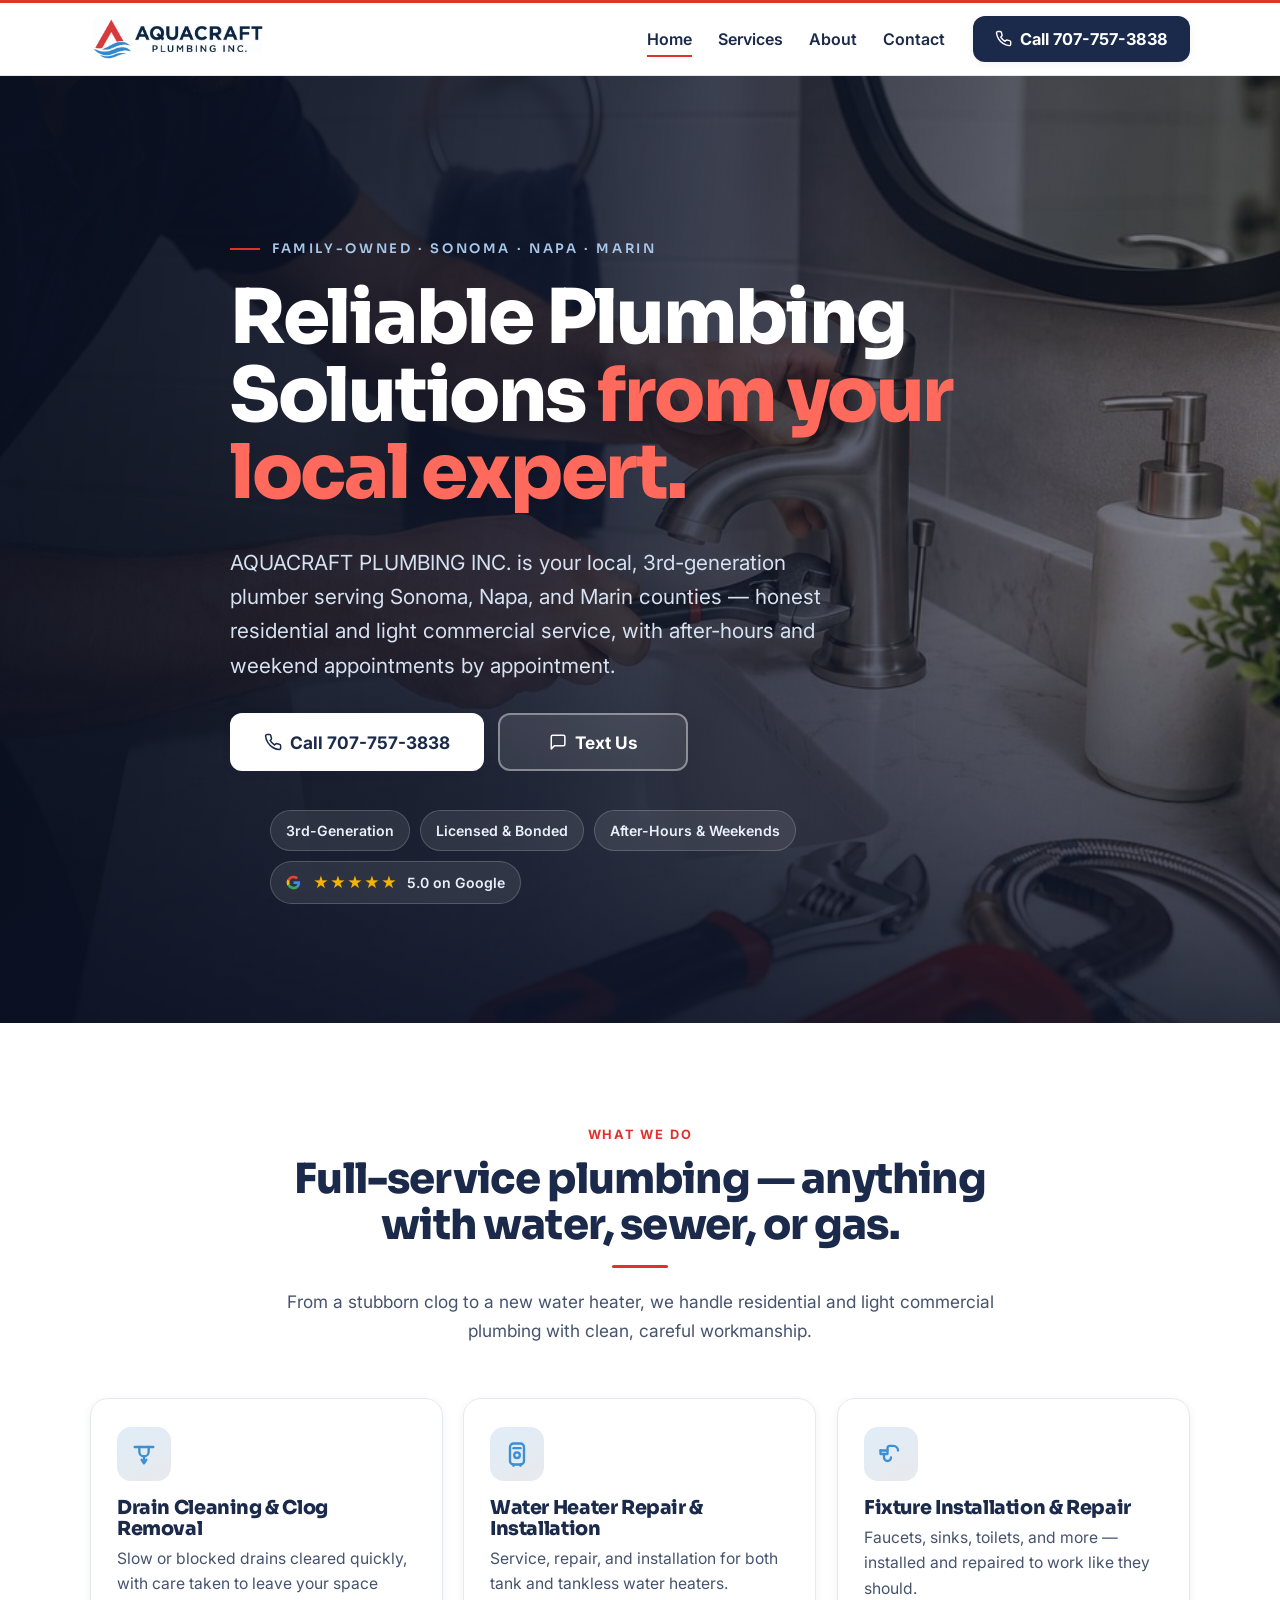
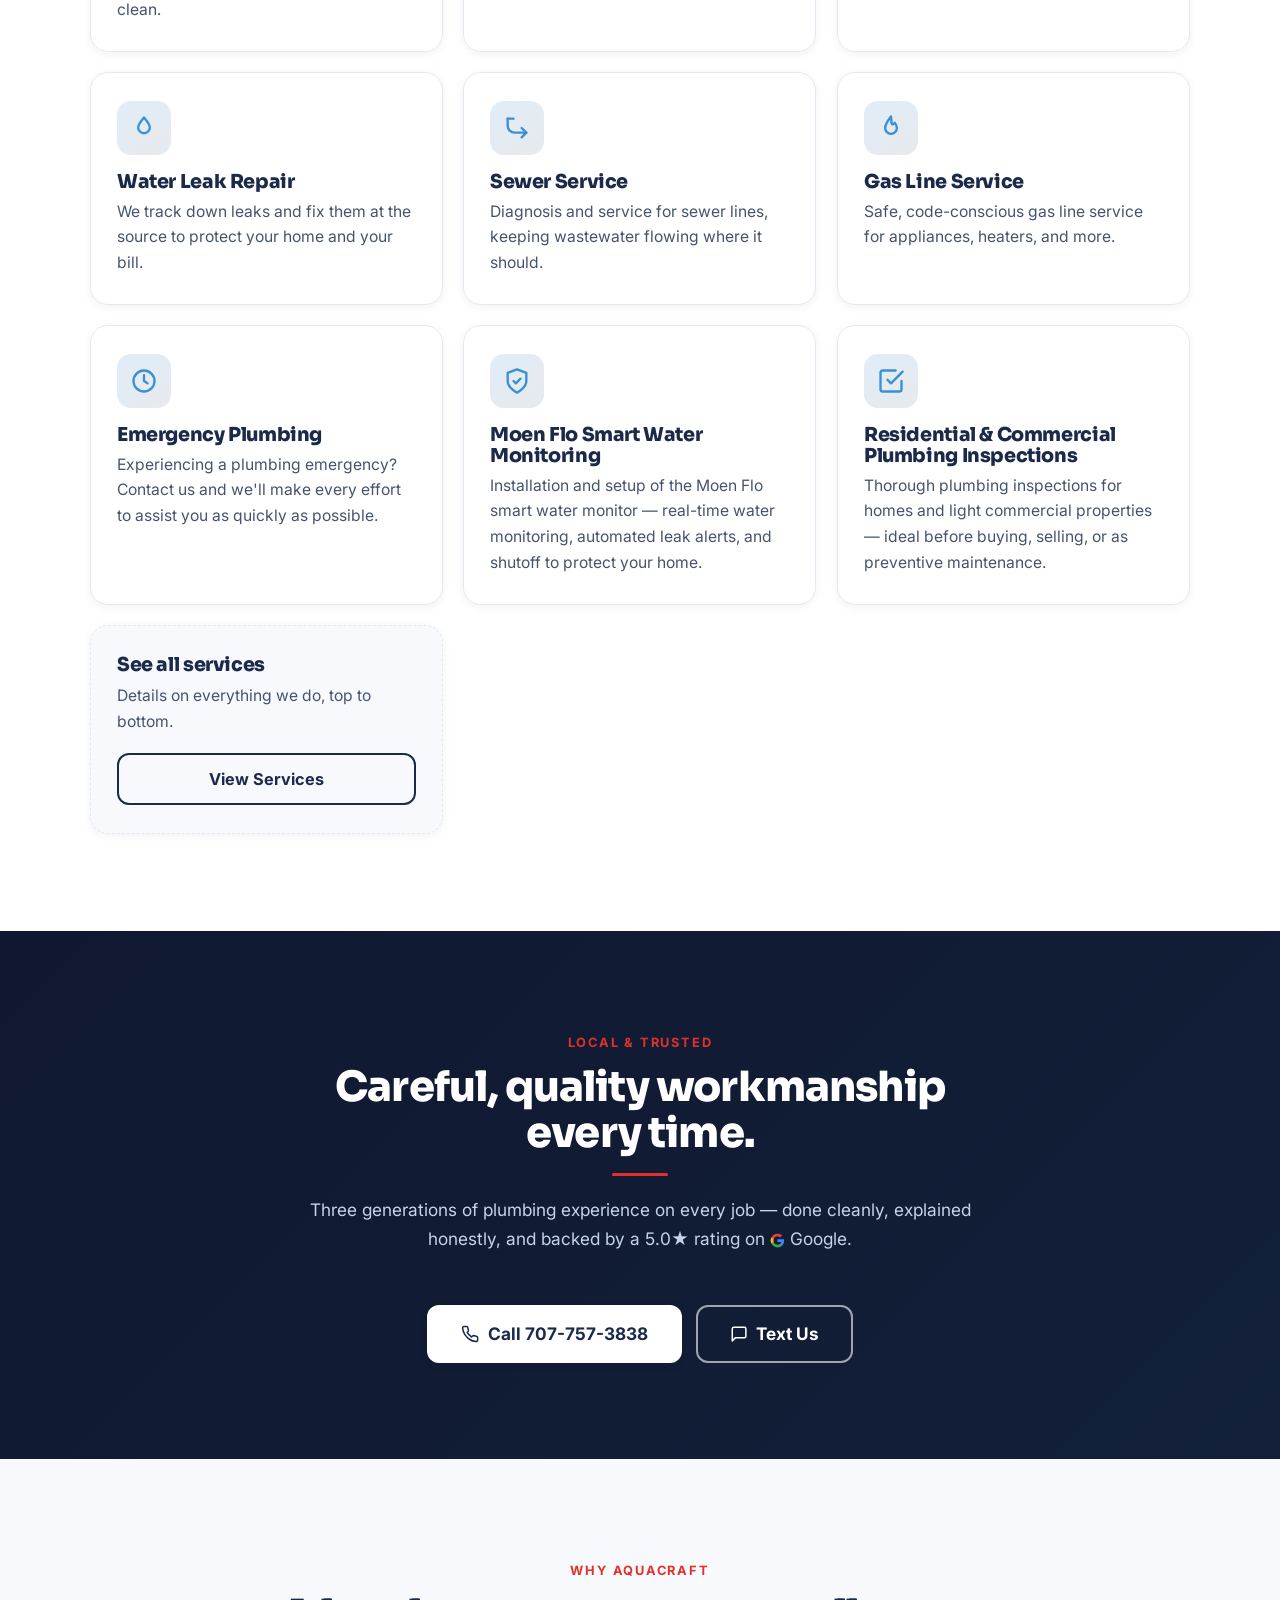
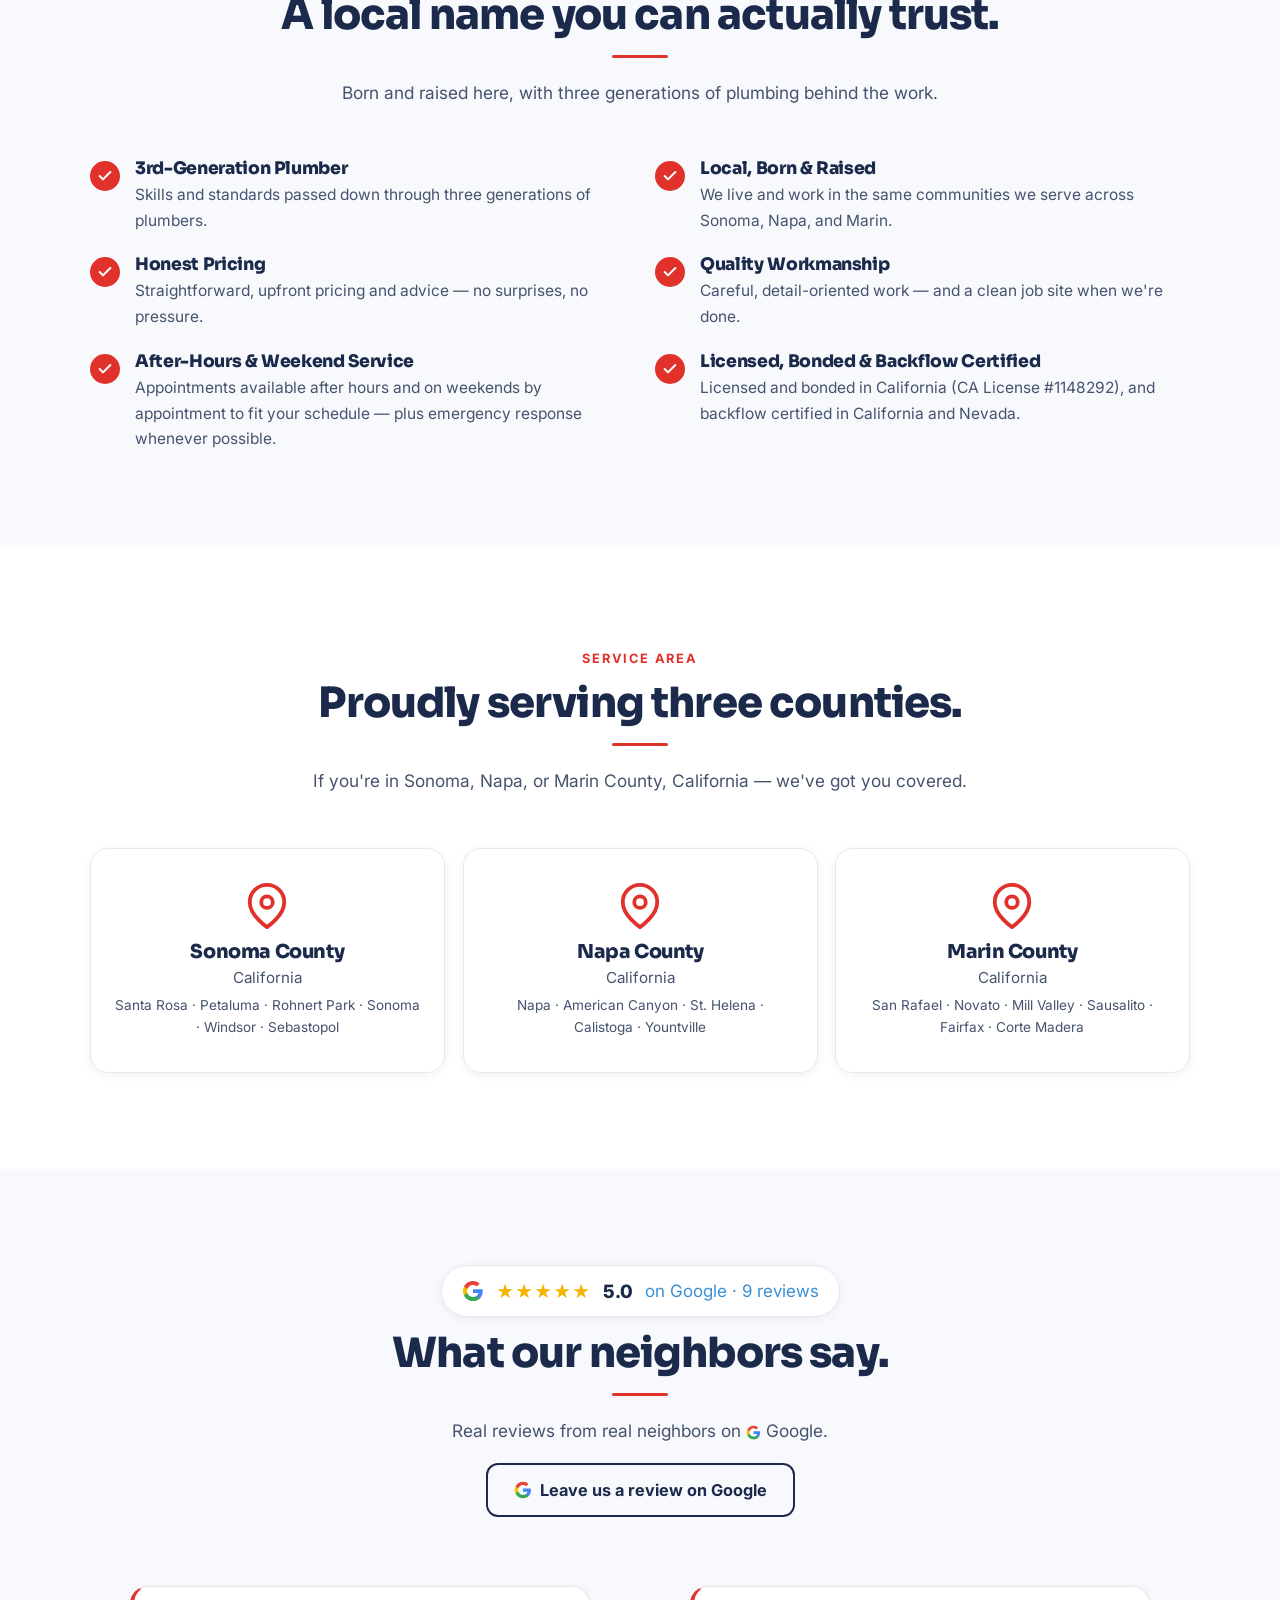
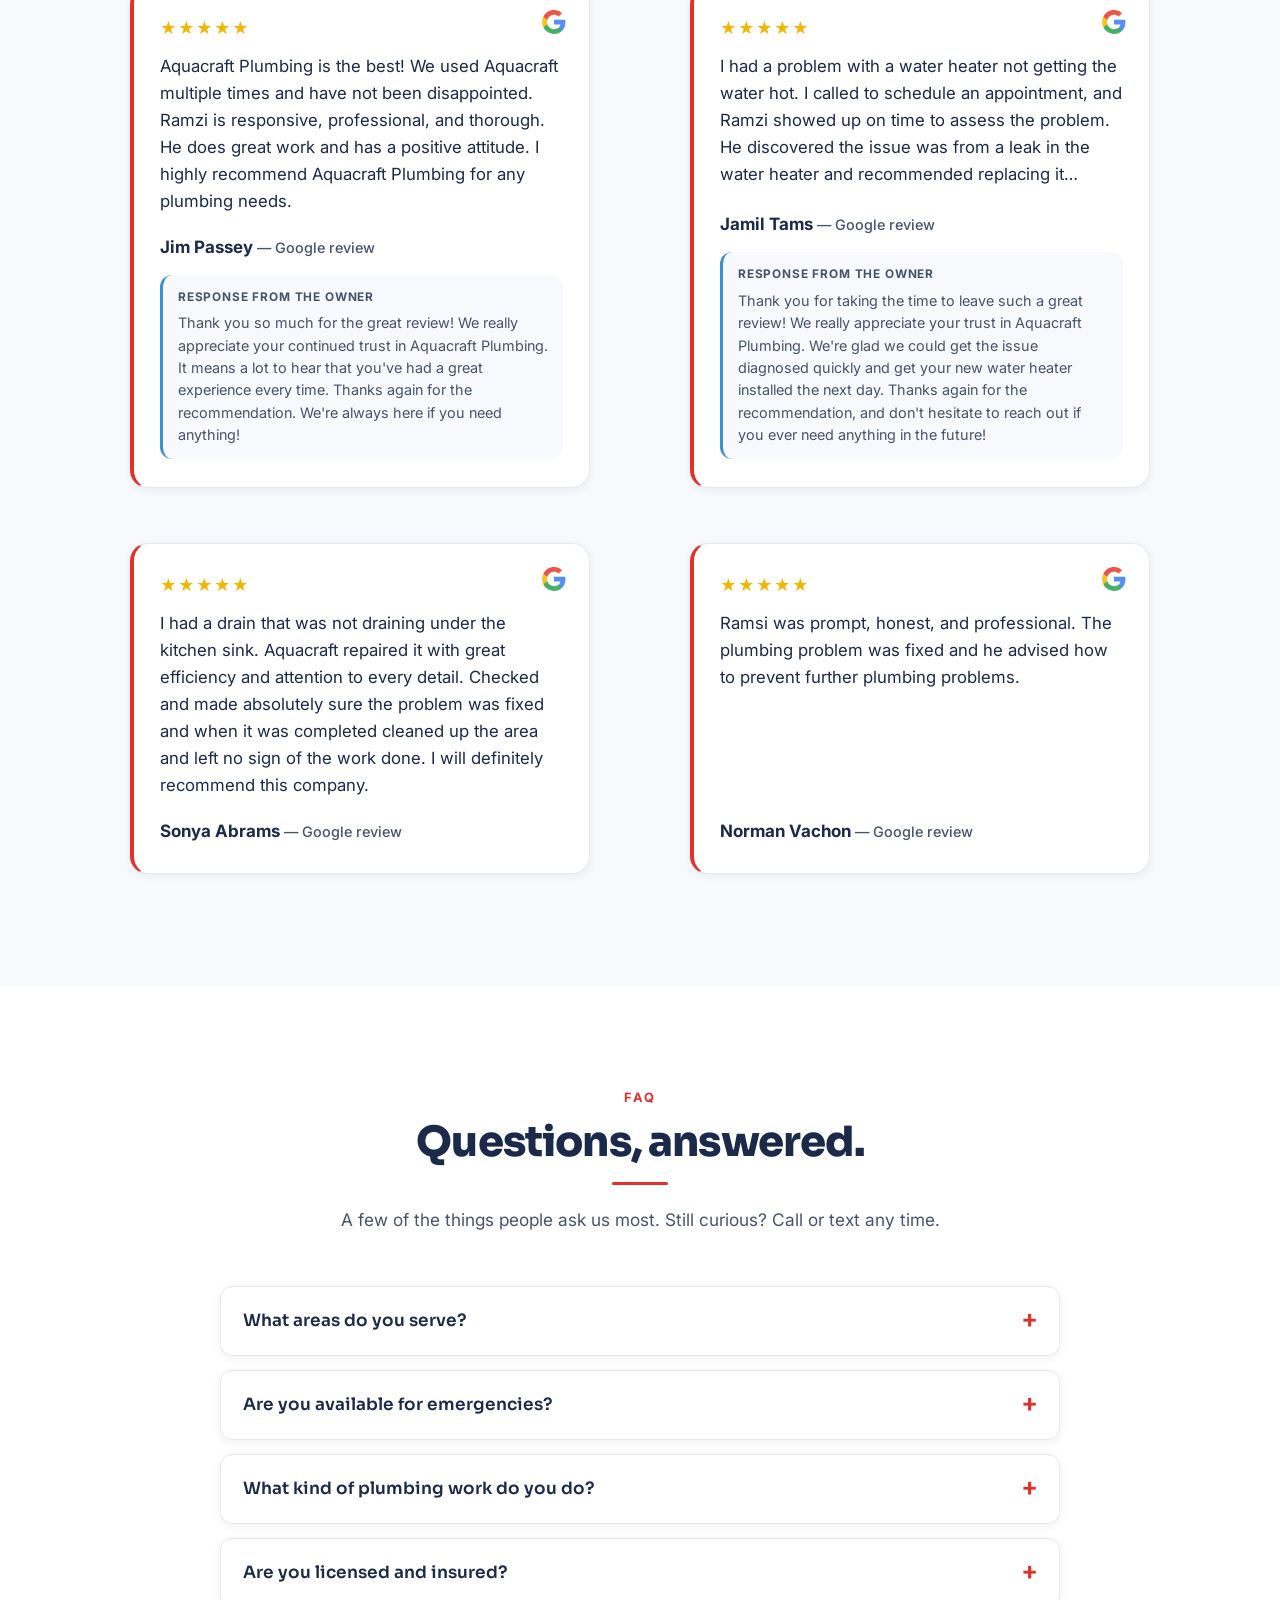
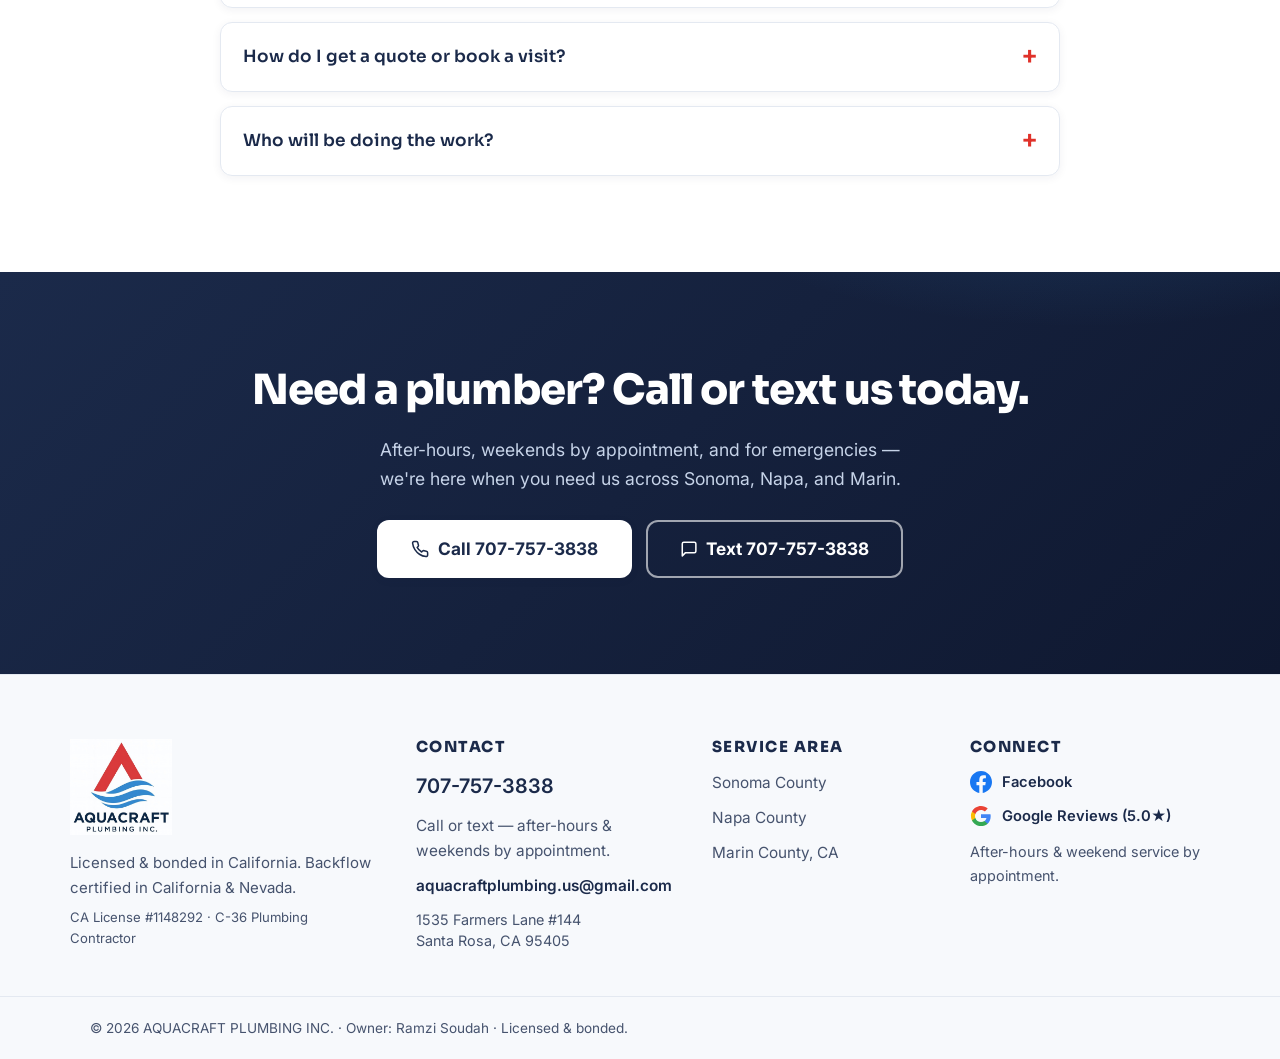
==== commit e6aafc57: "Set Google review count to the actual total of 9 The banner and aggregateRating were matching the fo" ====
--- a/index.html
+++ b/index.html
@@ -41,7 +41,7 @@
     "aggregateRating": {
       "@type": "AggregateRating",
       "ratingValue": "5.0",
-      "reviewCount": "4"
+      "reviewCount": "9"
     },
     "sameAs": ["https://www.facebook.com/AquacraftPlumbingInc"]
   }
@@ -274,7 +274,7 @@
         <div class="section-head" data-reveal>
           <a class="rating-banner" href="https://www.google.com/search?q=Aquacraft+Plumbing+Inc+reviews#lrd=0xaf03ddba1135db51:0x2662c081e992670a,1,,,," target="_blank" rel="noopener" aria-label="Read our 5.0-star reviews on Google">
             <svg viewBox="0 0 48 48" style="width:22px;height:22px;flex-shrink:0;" aria-hidden="true"><path fill="#4285F4" d="M45.12 24.5c0-1.56-.14-3.06-.4-4.5H24v8.51h11.84c-.51 2.75-2.06 5.08-4.39 6.64v5.52h7.11c4.16-3.83 6.56-9.47 6.56-16.17z"/><path fill="#34A853" d="M24 46c5.94 0 10.92-1.97 14.56-5.33l-7.11-5.52c-1.97 1.32-4.49 2.1-7.45 2.1-5.73 0-10.58-3.87-12.31-9.07H4.34v5.7C7.96 41.07 15.4 46 24 46z"/><path fill="#FBBC05" d="M11.69 28.18C11.25 26.86 11 25.45 11 24s.25-2.86.69-4.18v-5.7H4.34A21.98 21.98 0 0 0 2 24c0 3.55.85 6.91 2.34 9.88l7.35-5.7z"/><path fill="#EA4335" d="M24 10.75c3.23 0 6.13 1.11 8.41 3.29l6.31-6.31C34.91 4.18 29.93 2 24 2 15.4 2 7.96 6.93 4.34 14.12l7.35 5.7c1.73-5.2 6.58-9.07 12.31-9.07z"/></svg>
-            <span class="stars" aria-hidden="true">★★★★★</span> <span class="score">5.0</span> on Google &middot; 4 reviews
+            <span class="stars" aria-hidden="true">★★★★★</span> <span class="score">5.0</span> on Google &middot; 9 reviews
           </a>
           <h2>What our neighbors say.</h2>
           <p>Real reviews from real neighbors on <svg viewBox="0 0 48 48" style="width:15px;height:15px;vertical-align:middle;display:inline-block;" aria-label="Google" role="img"><path fill="#4285F4" d="M45.12 24.5c0-1.56-.14-3.06-.4-4.5H24v8.51h11.84c-.51 2.75-2.06 5.08-4.39 6.64v5.52h7.11c4.16-3.83 6.56-9.47 6.56-16.17z"/><path fill="#34A853" d="M24 46c5.94 0 10.92-1.97 14.56-5.33l-7.11-5.52c-1.97 1.32-4.49 2.1-7.45 2.1-5.73 0-10.58-3.87-12.31-9.07H4.34v5.7C7.96 41.07 15.4 46 24 46z"/><path fill="#FBBC05" d="M11.69 28.18C11.25 26.86 11 25.45 11 24s.25-2.86.69-4.18v-5.7H4.34A21.98 21.98 0 0 0 2 24c0 3.55.85 6.91 2.34 9.88l7.35-5.7z"/><path fill="#EA4335" d="M24 10.75c3.23 0 6.13 1.11 8.41 3.29l6.31-6.31C34.91 4.18 29.93 2 24 2 15.4 2 7.96 6.93 4.34 14.12l7.35 5.7c1.73-5.2 6.58-9.07 12.31-9.07z"/></svg> Google.</p>
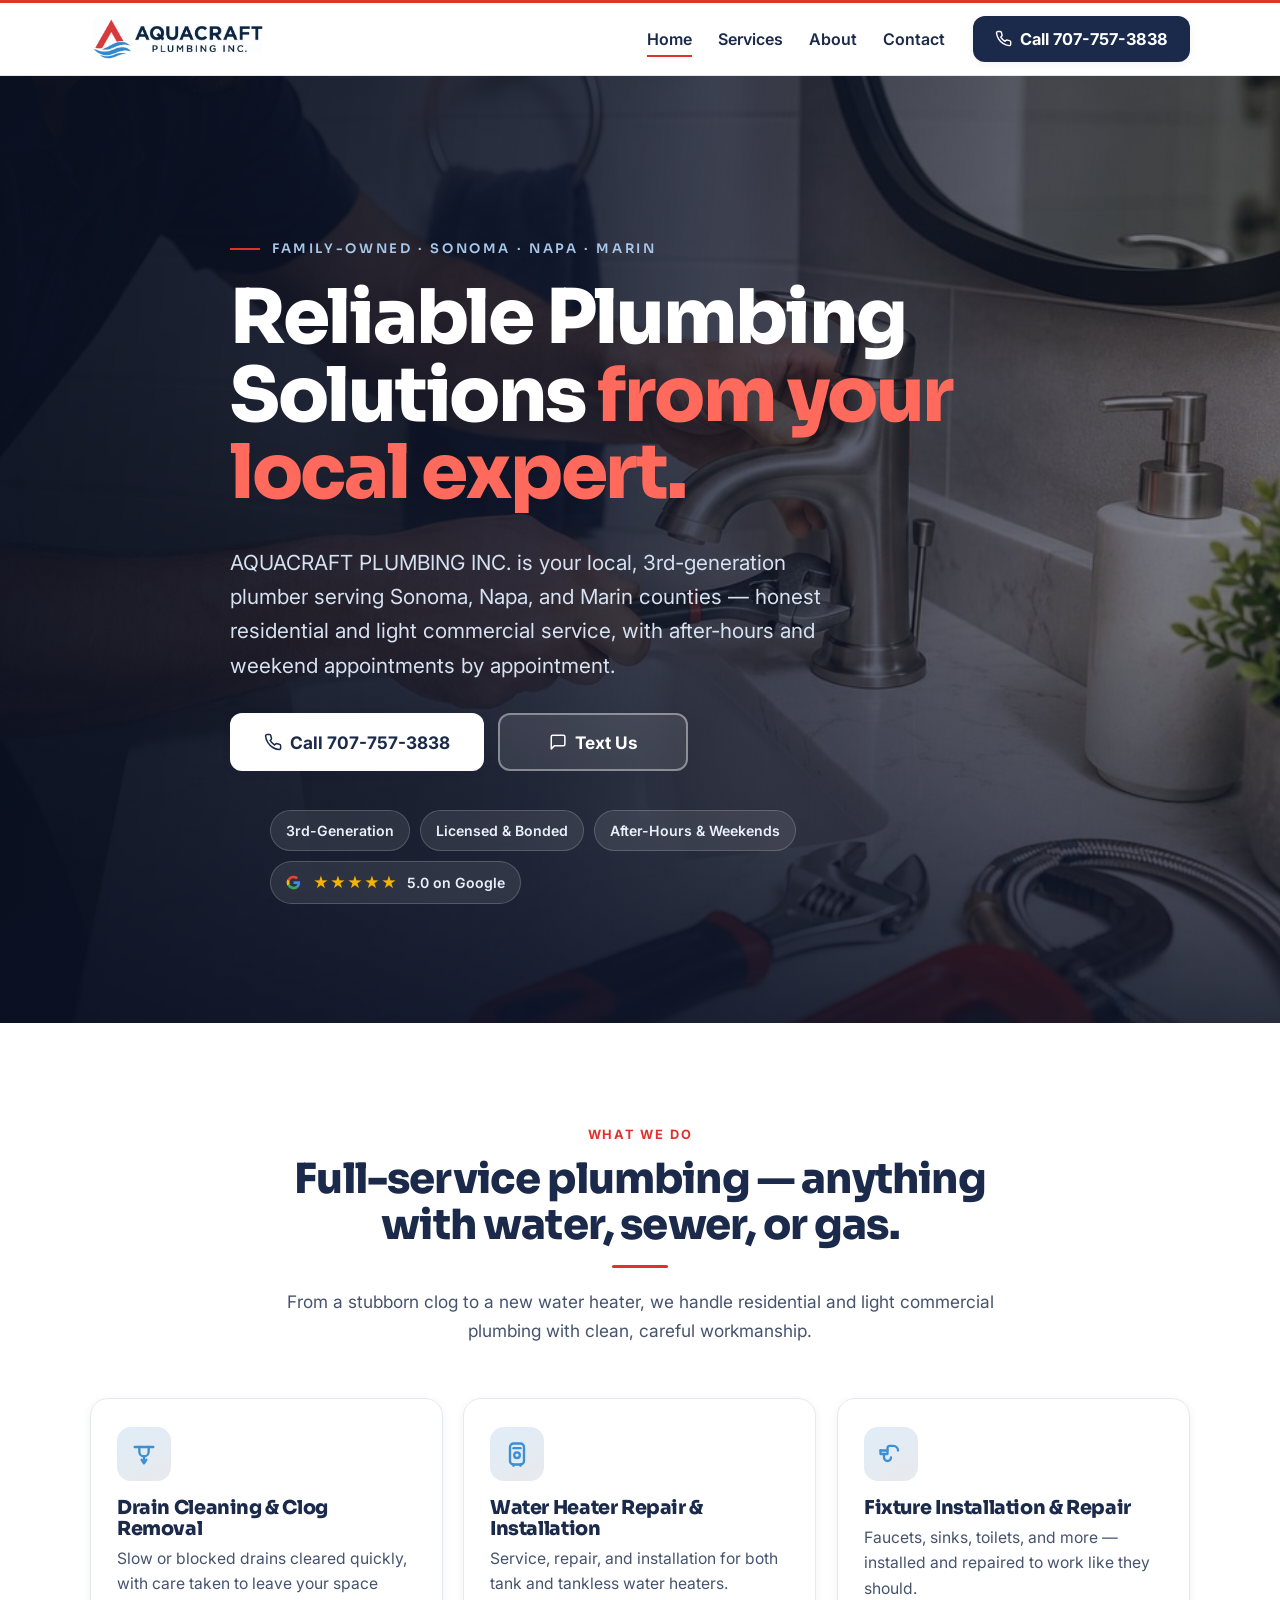
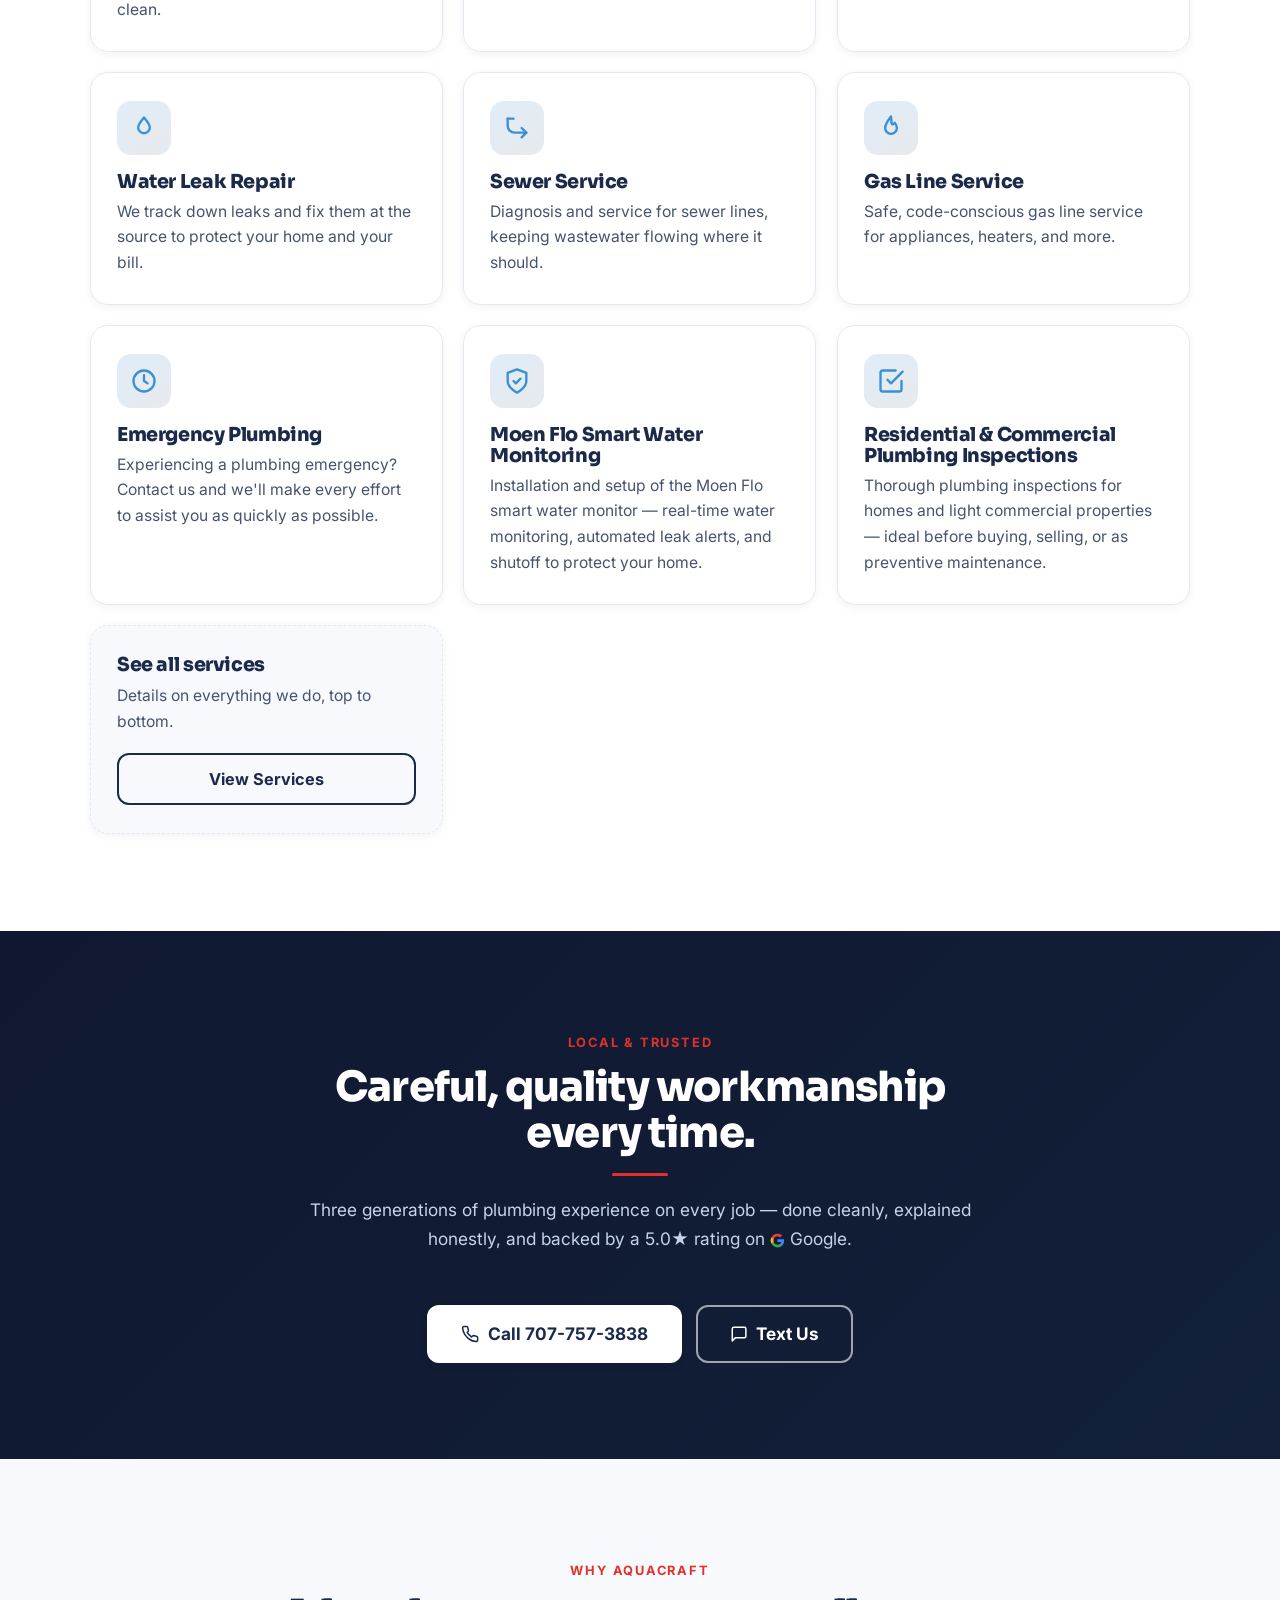
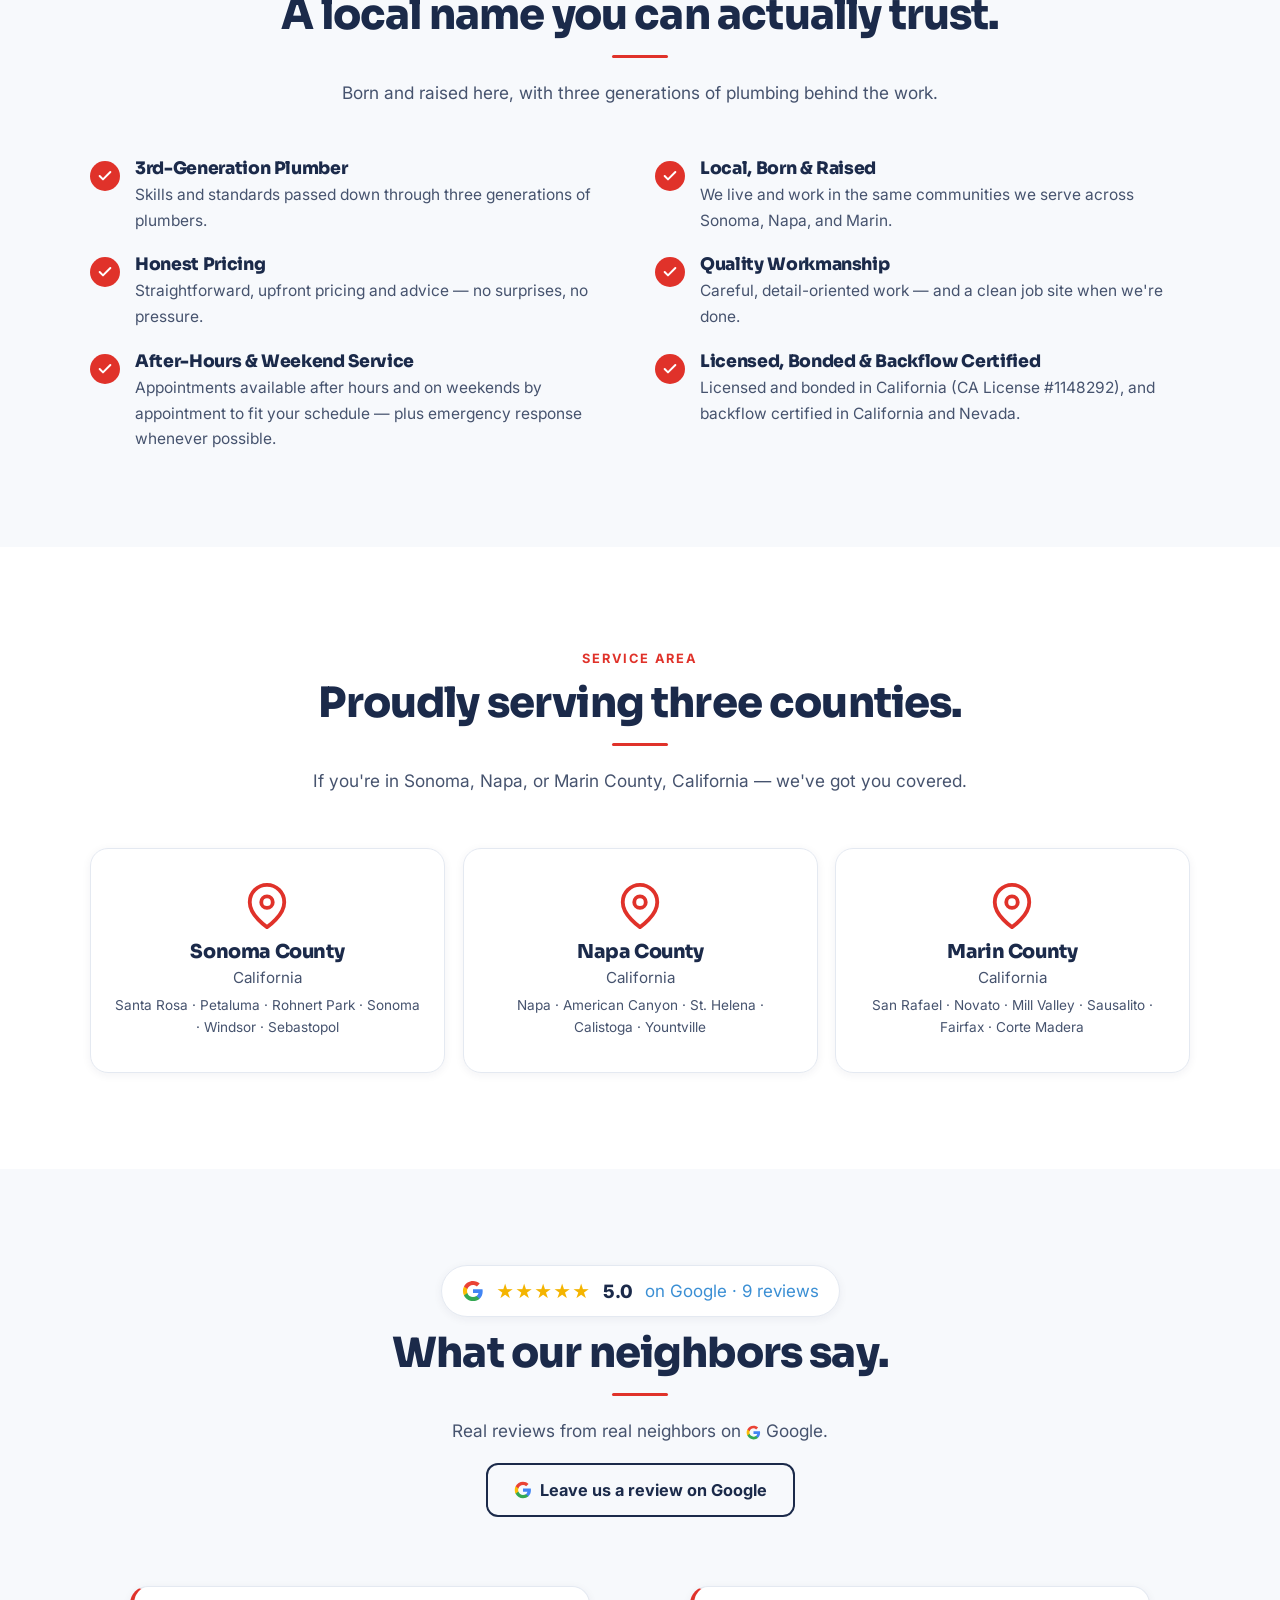
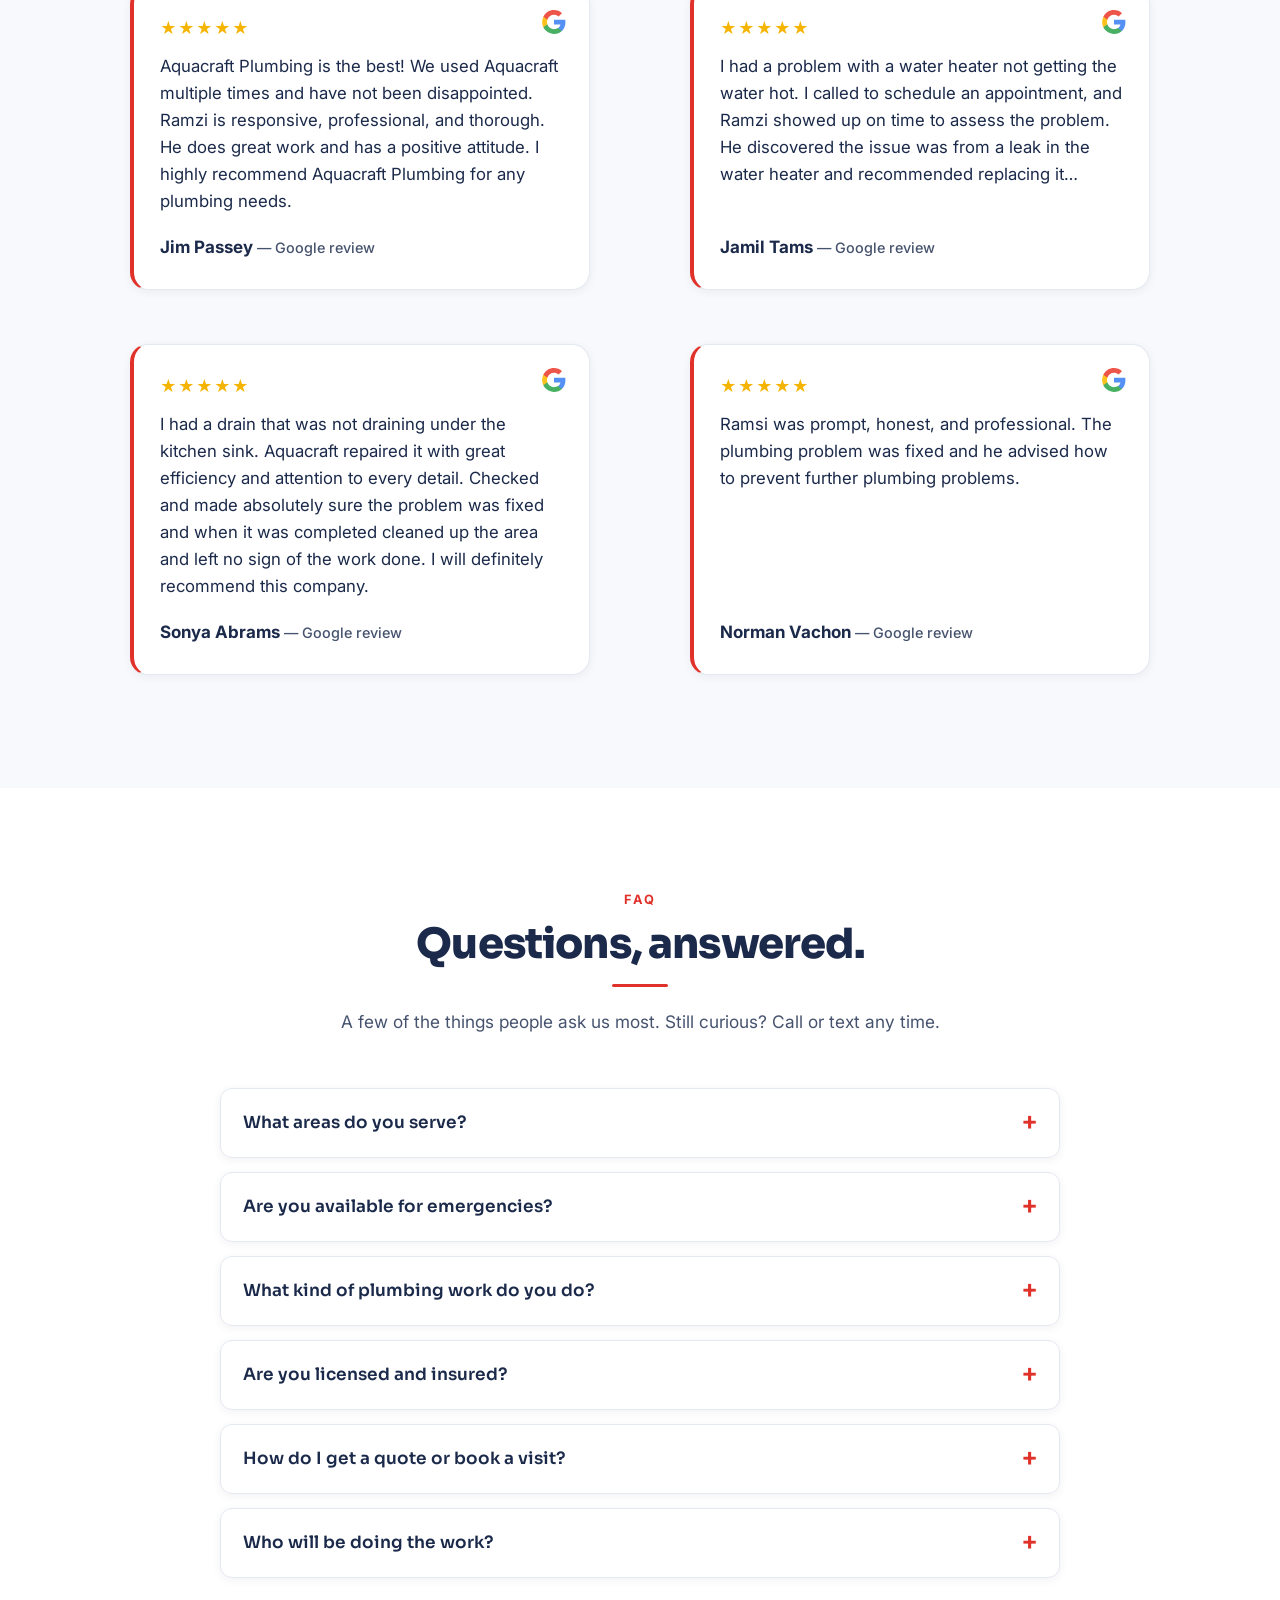
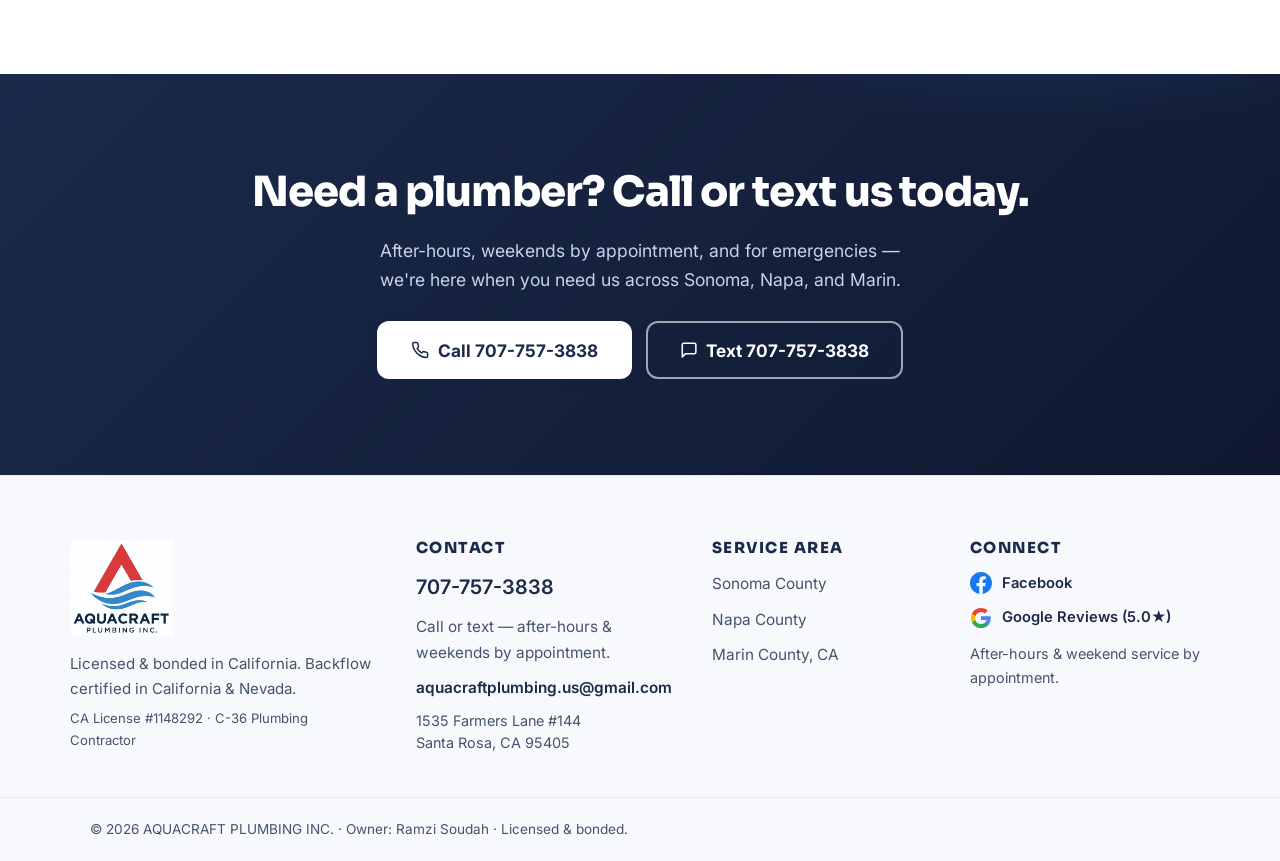
==== commit 6dd89671: "Drop the owner replies from the review cards Removed the two "Response from the owner" blocks and th" ====
--- a/index.html
+++ b/index.html
@@ -291,20 +291,12 @@
             <div class="stars" aria-hidden="true">★★★★★</div>
             <blockquote>Aquacraft Plumbing is the best! We used Aquacraft multiple times and have not been disappointed. Ramzi is responsive, professional, and thorough. He does great work and has a positive attitude. I highly recommend Aquacraft Plumbing for any plumbing needs.</blockquote>
             <figcaption class="by">Jim Passey <span class="src">— Google review</span></figcaption>
-            <div class="quote-reply">
-              <span class="quote-reply-by">Response from the owner</span>
-              <p>Thank you so much for the great review! We really appreciate your continued trust in Aquacraft Plumbing. It means a lot to hear that you've had a great experience every time. Thanks again for the recommendation. We're always here if you need anything!</p>
-            </div>
           </figure>
           <figure class="quote" data-reveal>
             <svg class="gmark-corner" viewBox="0 0 48 48" aria-hidden="true"><path fill="#4285F4" d="M45.12 24.5c0-1.56-.14-3.06-.4-4.5H24v8.51h11.84c-.51 2.75-2.06 5.08-4.39 6.64v5.52h7.11c4.16-3.83 6.56-9.47 6.56-16.17z"/><path fill="#34A853" d="M24 46c5.94 0 10.92-1.97 14.56-5.33l-7.11-5.52c-1.97 1.32-4.49 2.1-7.45 2.1-5.73 0-10.58-3.87-12.31-9.07H4.34v5.7C7.96 41.07 15.4 46 24 46z"/><path fill="#FBBC05" d="M11.69 28.18C11.25 26.86 11 25.45 11 24s.25-2.86.69-4.18v-5.7H4.34A21.98 21.98 0 0 0 2 24c0 3.55.85 6.91 2.34 9.88l7.35-5.7z"/><path fill="#EA4335" d="M24 10.75c3.23 0 6.13 1.11 8.41 3.29l6.31-6.31C34.91 4.18 29.93 2 24 2 15.4 2 7.96 6.93 4.34 14.12l7.35 5.7c1.73-5.2 6.58-9.07 12.31-9.07z"/></svg>
             <div class="stars" aria-hidden="true">★★★★★</div>
             <blockquote>I had a problem with a water heater not getting the water hot. I called to schedule an appointment, and Ramzi showed up on time to assess the problem. He discovered the issue was from a leak in the water heater and recommended replacing it…</blockquote>
             <figcaption class="by">Jamil Tams <span class="src">— Google review</span></figcaption>
-            <div class="quote-reply">
-              <span class="quote-reply-by">Response from the owner</span>
-              <p>Thank you for taking the time to leave such a great review! We really appreciate your trust in Aquacraft Plumbing. We're glad we could get the issue diagnosed quickly and get your new water heater installed the next day. Thanks again for the recommendation, and don't hesitate to reach out if you ever need anything in the future!</p>
-            </div>
           </figure>
           <figure class="quote" data-reveal>
             <svg class="gmark-corner" viewBox="0 0 48 48" aria-hidden="true"><path fill="#4285F4" d="M45.12 24.5c0-1.56-.14-3.06-.4-4.5H24v8.51h11.84c-.51 2.75-2.06 5.08-4.39 6.64v5.52h7.11c4.16-3.83 6.56-9.47 6.56-16.17z"/><path fill="#34A853" d="M24 46c5.94 0 10.92-1.97 14.56-5.33l-7.11-5.52c-1.97 1.32-4.49 2.1-7.45 2.1-5.73 0-10.58-3.87-12.31-9.07H4.34v5.7C7.96 41.07 15.4 46 24 46z"/><path fill="#FBBC05" d="M11.69 28.18C11.25 26.86 11 25.45 11 24s.25-2.86.69-4.18v-5.7H4.34A21.98 21.98 0 0 0 2 24c0 3.55.85 6.91 2.34 9.88l7.35-5.7z"/><path fill="#EA4335" d="M24 10.75c3.23 0 6.13 1.11 8.41 3.29l6.31-6.31C34.91 4.18 29.93 2 24 2 15.4 2 7.96 6.93 4.34 14.12l7.35 5.7c1.73-5.2 6.58-9.07 12.31-9.07z"/></svg>
--- a/styles.css
+++ b/styles.css
@@ -362,24 +362,6 @@
 .quote .by { margin-top: auto; font-weight: 700; color: var(--navy); }
 .quote .src { font-weight: 500; color: var(--ink-soft); font-size: .9rem; }
 
-/* Owner's reply shown under a review (as it appears on Google) */
-.quote-reply {
-  margin-top: 14px;
-  padding: 13px 15px;
-  background: var(--off-white);
-  border-radius: 12px;
-  border-left: 3px solid var(--blue);
-}
-.quote-reply-by {
-  display: block;
-  font-size: .74rem;
-  font-weight: 700;
-  text-transform: uppercase;
-  letter-spacing: .07em;
-  color: var(--ink-soft);
-  margin-bottom: 5px;
-}
-.quote-reply p { margin: 0; font-size: .9rem; line-height: 1.55; color: var(--ink-soft); }
 
 /* ---------- CTA band (navy / dark accent) ---------- */
 .cta-band {
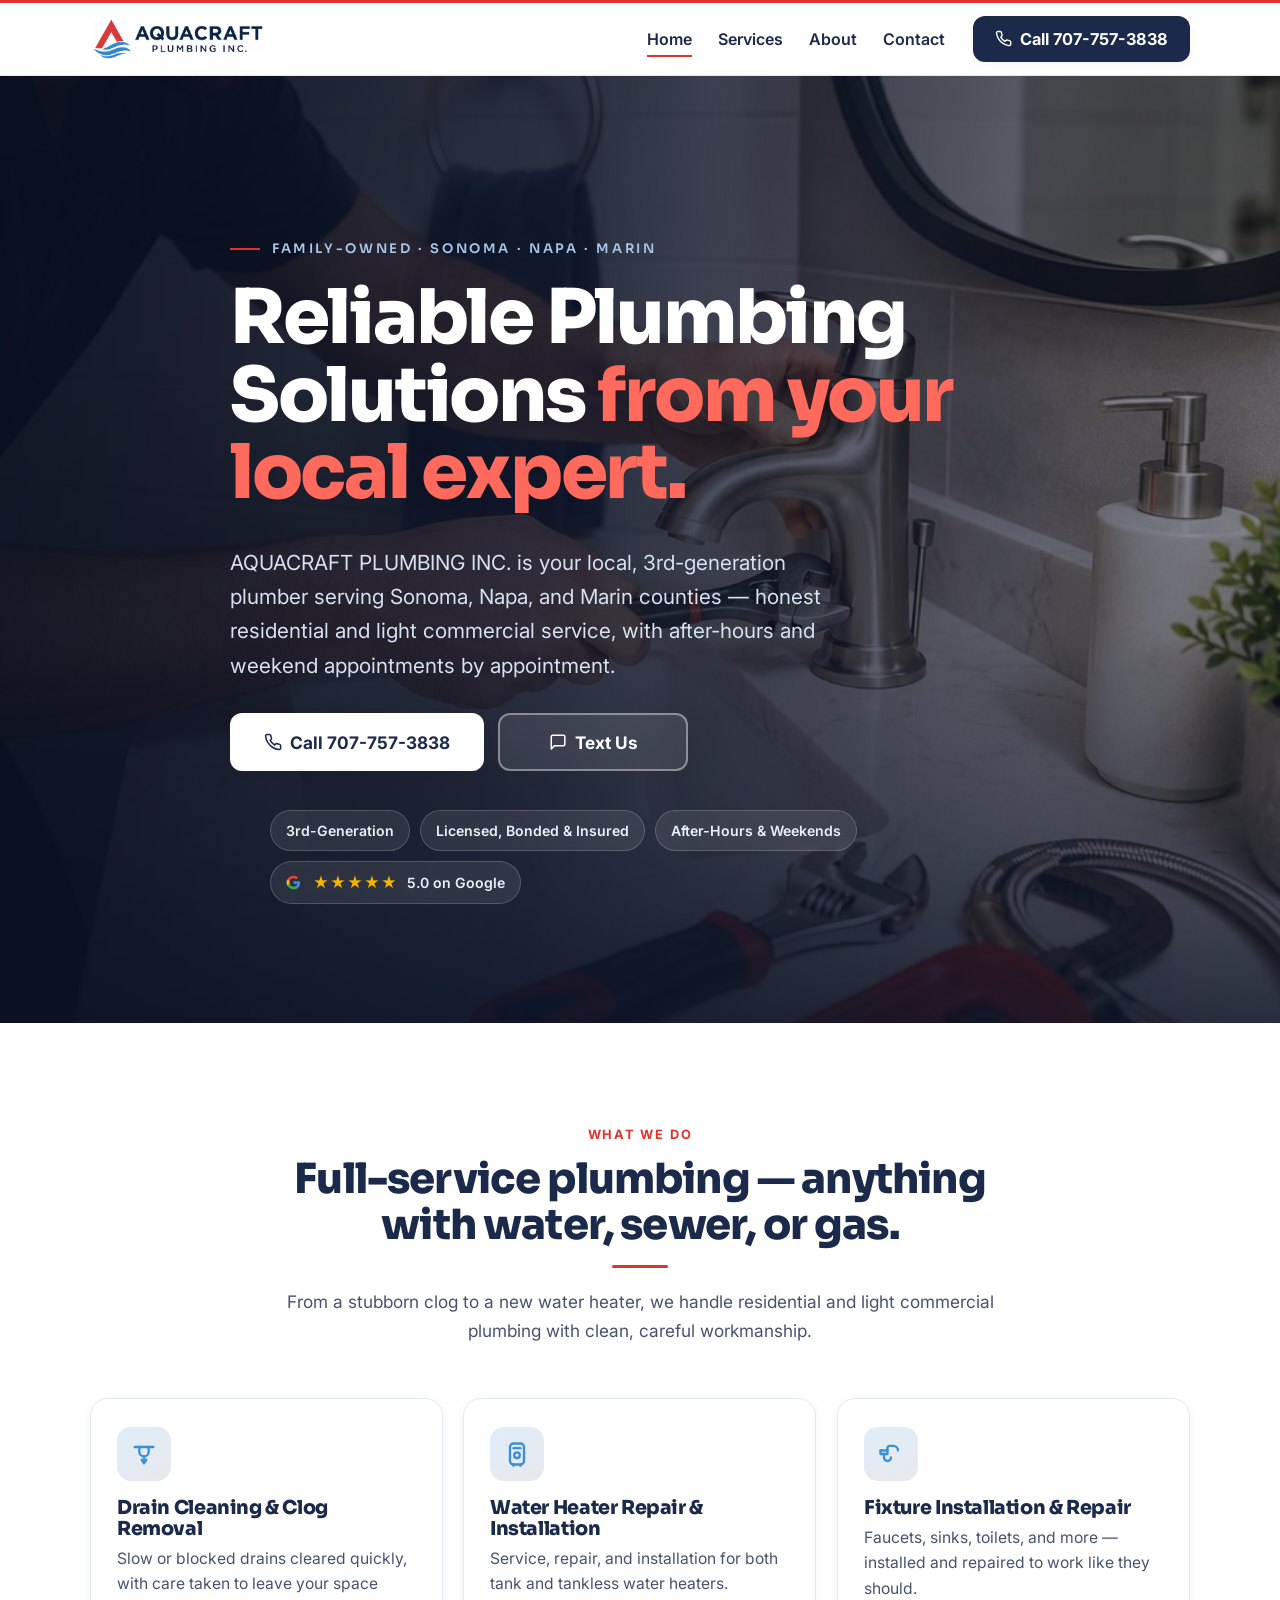
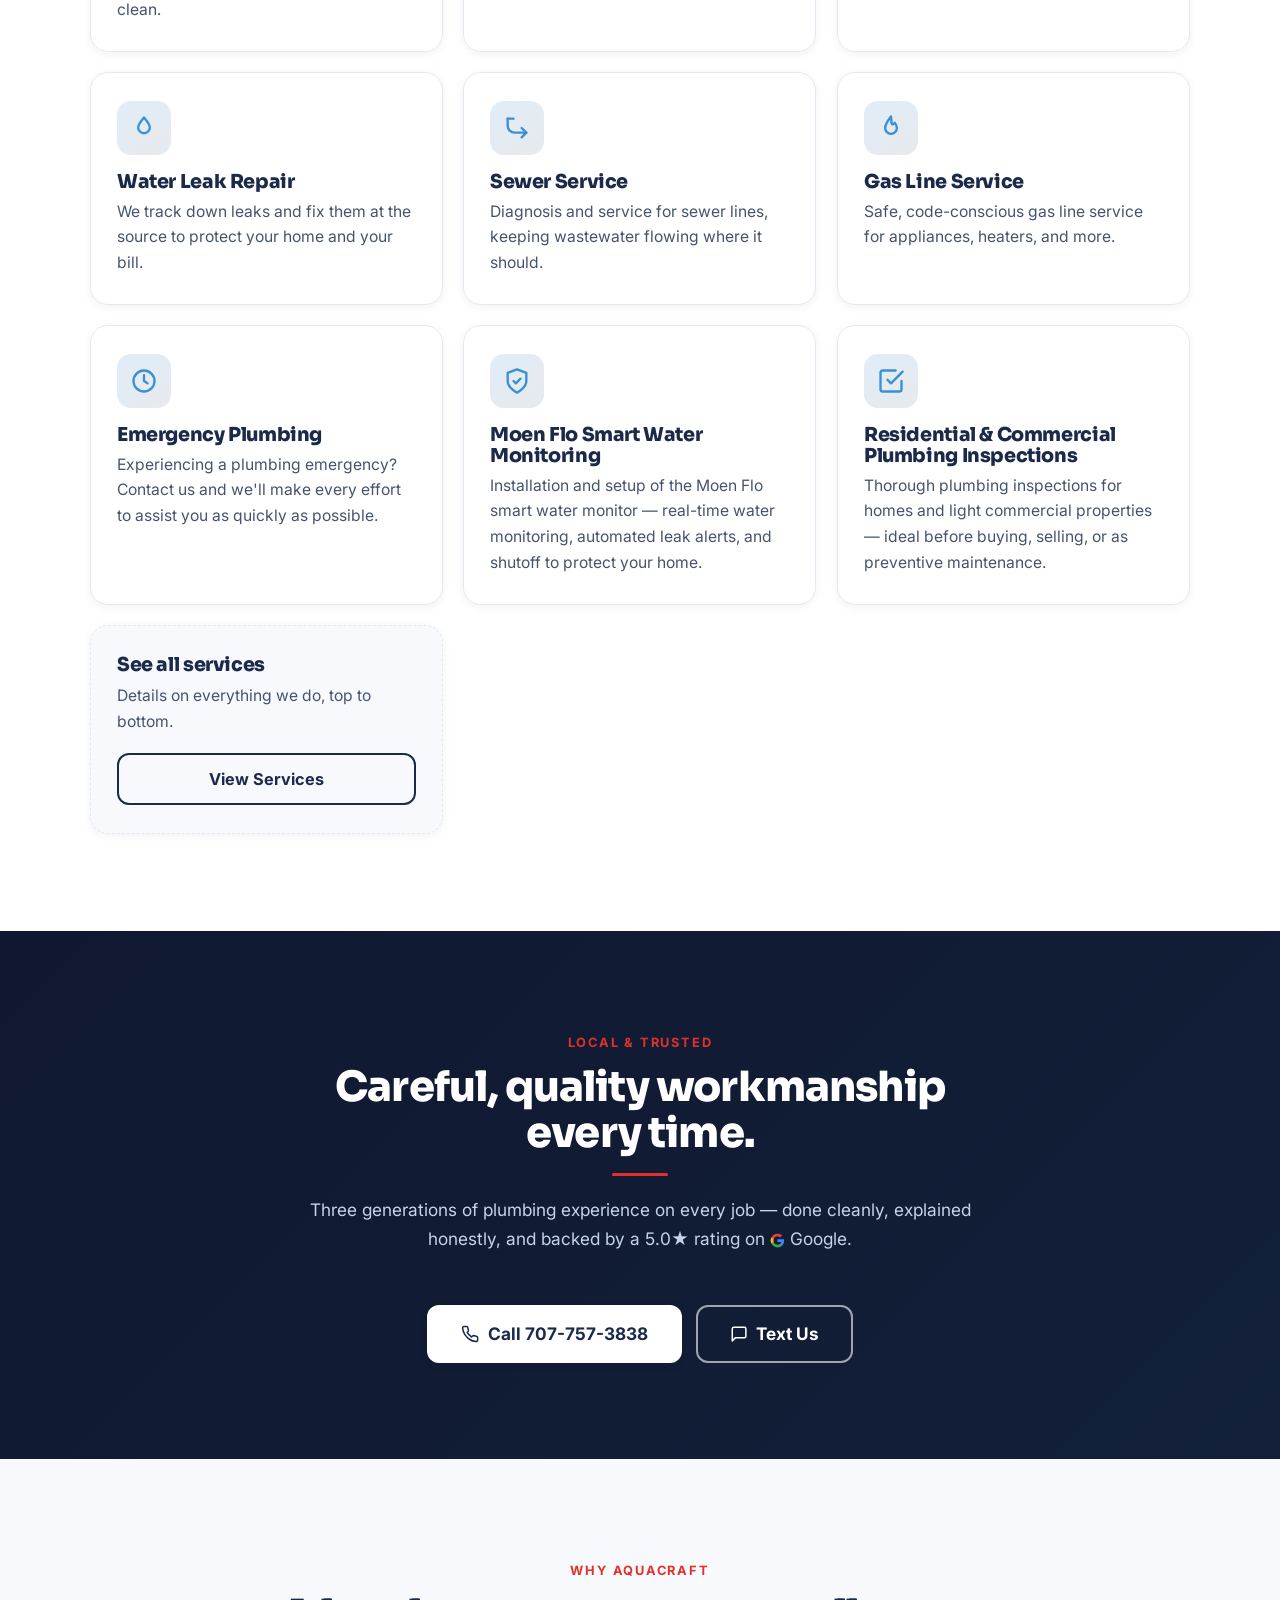
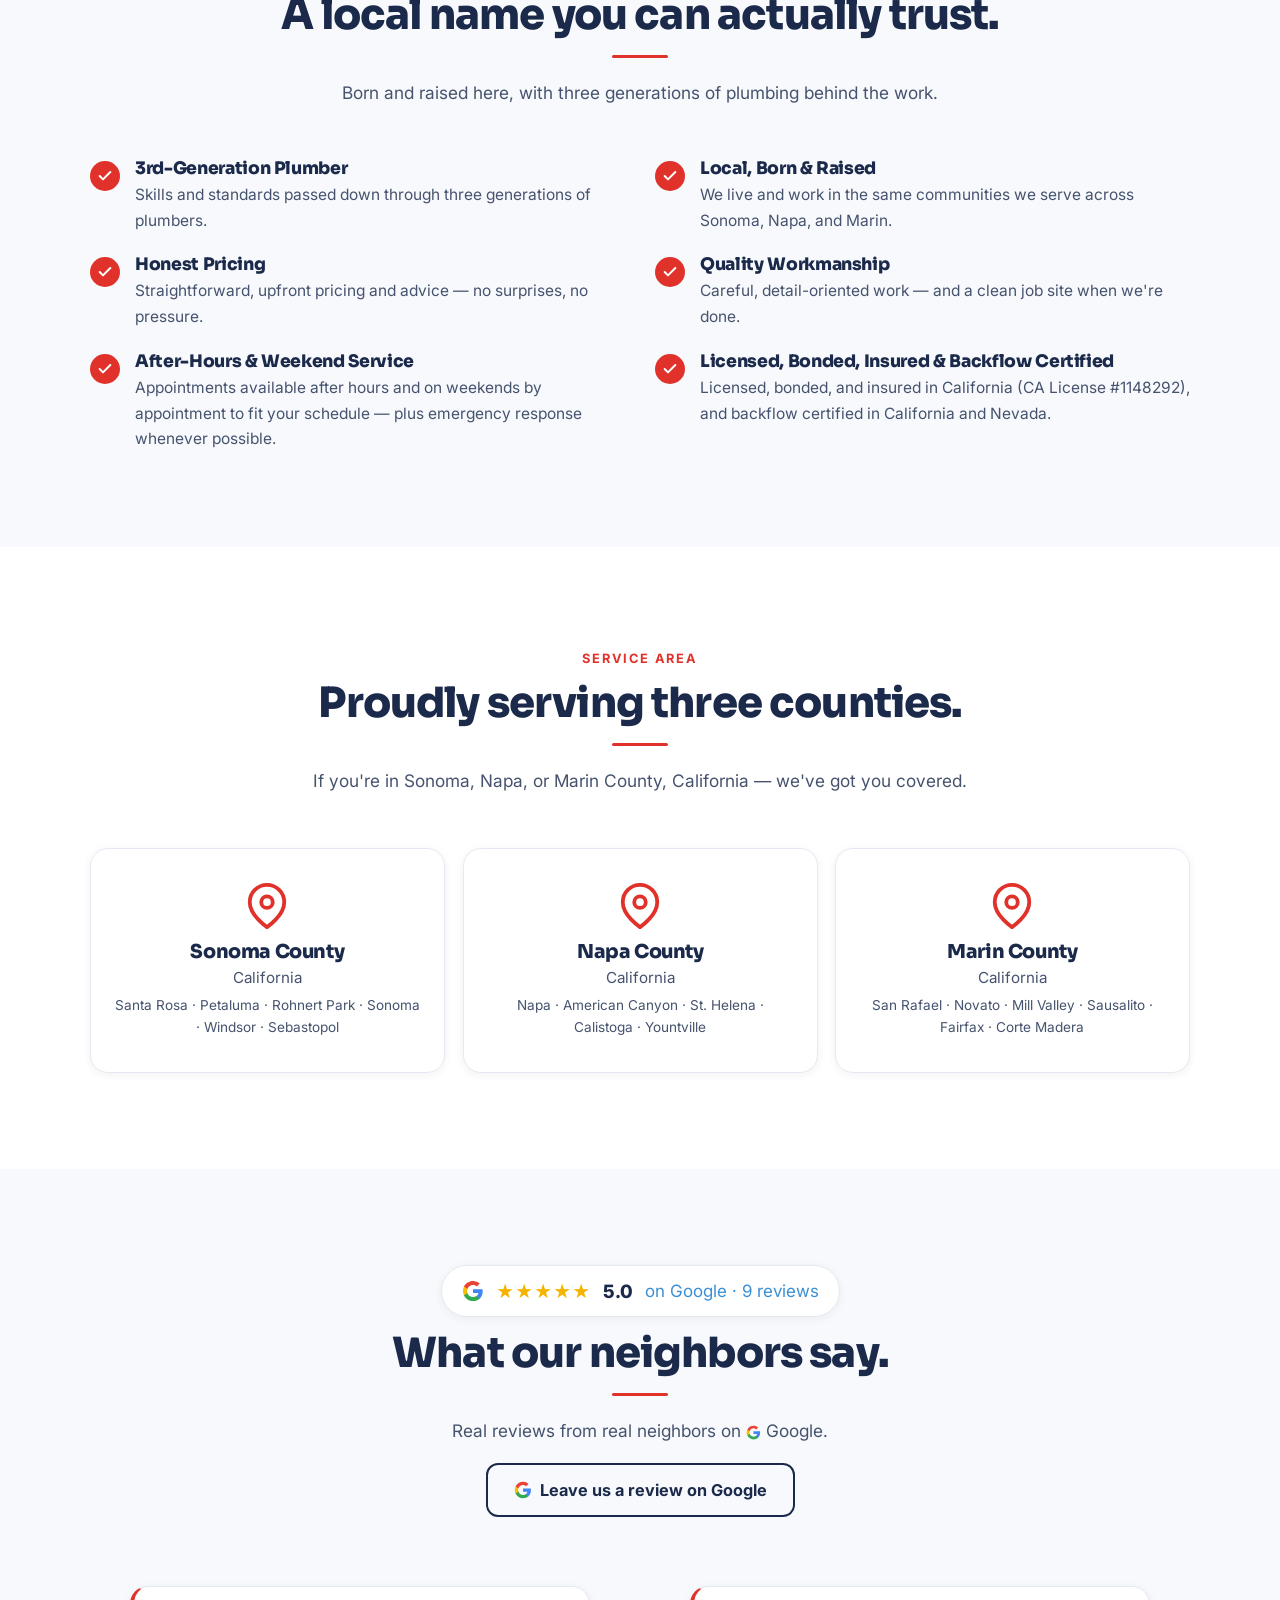
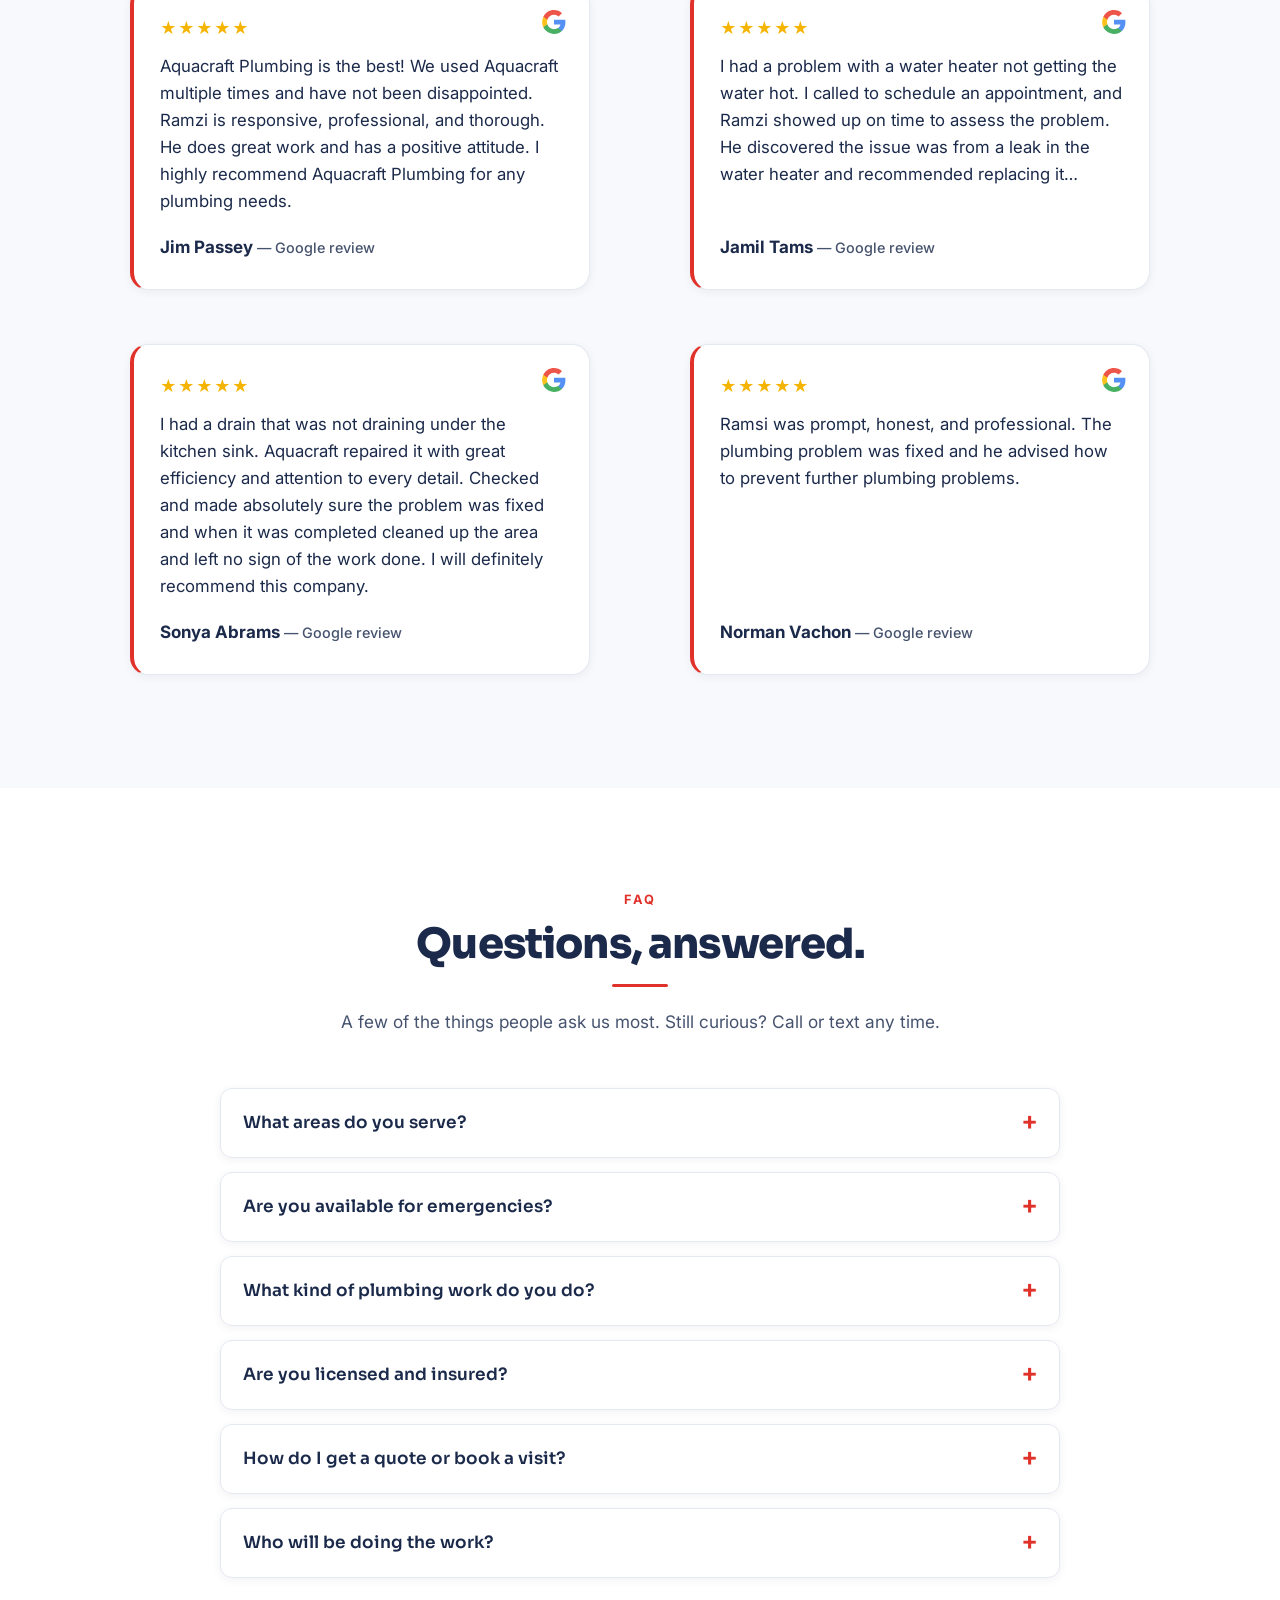
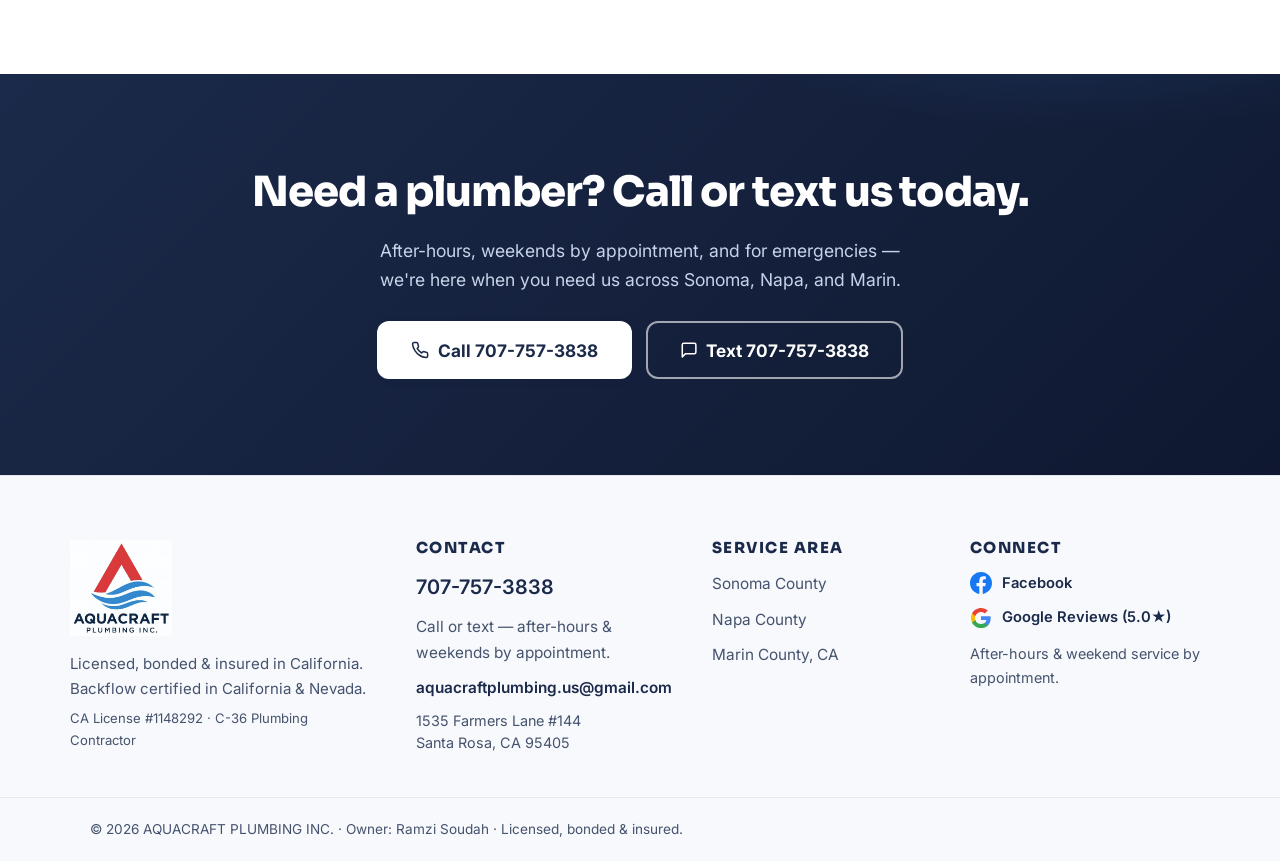
==== commit 7711b6bd: "Add "insured" everywhere licensed and bonded appears Ramzi is now insured, so every licensing mentio" ====
--- a/index.html
+++ b/index.html
@@ -56,7 +56,7 @@
       { "@type": "Question", "name": "What areas do you serve?", "acceptedAnswer": { "@type": "Answer", "text": "We serve Sonoma County, Napa County, and Marin County, California — homes and light commercial properties throughout the area." } },
       { "@type": "Question", "name": "Are you available for emergencies?", "acceptedAnswer": { "@type": "Answer", "text": "Yes. If you're experiencing a plumbing emergency, contact us and we'll make every effort to assist you as quickly as possible. Call or text 707-757-3838." } },
       { "@type": "Question", "name": "What kind of plumbing work do you do?", "acceptedAnswer": { "@type": "Answer", "text": "Residential and light commercial plumbing — anything with water, sewer, or gas: drain cleaning, water heater repair and installation, fixtures, leak repair, sewer service, gas lines, Moen Flo smart water monitoring, plumbing inspections, and emergency service." } },
-      { "@type": "Question", "name": "Are you licensed and insured?", "acceptedAnswer": { "@type": "Answer", "text": "Yes — AQUACRAFT PLUMBING INC. is licensed and bonded in California (License #1148292, C-36 Plumbing Contractor), and backflow certified in both California and Nevada." } },
+      { "@type": "Question", "name": "Are you licensed and insured?", "acceptedAnswer": { "@type": "Answer", "text": "Yes — AQUACRAFT PLUMBING INC. is licensed, bonded, and insured in California (License #1148292, C-36 Plumbing Contractor), and backflow certified in both California and Nevada." } },
       { "@type": "Question", "name": "How do I get a quote or book a visit?", "acceptedAnswer": { "@type": "Answer", "text": "The fastest way is to call or text 707-757-3838. You can also email aquacraftplumbing.us@gmail.com. Tell us what's going on and we'll let you know how we can help. After-hours and weekend appointments are available by appointment." } },
       { "@type": "Question", "name": "Who will be doing the work?", "acceptedAnswer": { "@type": "Answer", "text": "A family-owned, 3rd-generation team with 15 years of combined experience — local, born and raised in the community we serve." } }
     ]
@@ -108,7 +108,7 @@
         </div>
         <ul class="trust-strip">
           <li>3rd-Generation</li>
-          <li>Licensed &amp; Bonded</li>
+          <li>Licensed, Bonded &amp; Insured</li>
           <li>After-Hours &amp; Weekends</li>
           <li><svg viewBox="0 0 48 48" style="width:15px;height:15px;vertical-align:middle;margin-right:3px;flex-shrink:0;" aria-hidden="true"><path fill="#4285F4" d="M45.12 24.5c0-1.56-.14-3.06-.4-4.5H24v8.51h11.84c-.51 2.75-2.06 5.08-4.39 6.64v5.52h7.11c4.16-3.83 6.56-9.47 6.56-16.17z"/><path fill="#34A853" d="M24 46c5.94 0 10.92-1.97 14.56-5.33l-7.11-5.52c-1.97 1.32-4.49 2.1-7.45 2.1-5.73 0-10.58-3.87-12.31-9.07H4.34v5.7C7.96 41.07 15.4 46 24 46z"/><path fill="#FBBC05" d="M11.69 28.18C11.25 26.86 11 25.45 11 24s.25-2.86.69-4.18v-5.7H4.34A21.98 21.98 0 0 0 2 24c0 3.55.85 6.91 2.34 9.88l7.35-5.7z"/><path fill="#EA4335" d="M24 10.75c3.23 0 6.13 1.11 8.41 3.29l6.31-6.31C34.91 4.18 29.93 2 24 2 15.4 2 7.96 6.93 4.34 14.12l7.35 5.7c1.73-5.2 6.58-9.07 12.31-9.07z"/></svg><span class="stars" aria-hidden="true">★★★★★</span> 5.0 on Google</li>
         </ul>
@@ -231,7 +231,7 @@
           </div>
           <div class="feature" data-reveal>
             <span class="tick" aria-hidden="true"><svg viewBox="0 0 24 24" fill="none" stroke="currentColor" stroke-width="3" stroke-linecap="round" stroke-linejoin="round"><polyline points="20 6 9 17 4 12"/></svg></span>
-            <div><h3>Licensed, Bonded &amp; Backflow Certified</h3><p>Licensed and bonded in California (CA License #1148292), and backflow certified in California and Nevada.</p></div>
+            <div><h3>Licensed, Bonded, Insured &amp; Backflow Certified</h3><p>Licensed, bonded, and insured in California (CA License #1148292), and backflow certified in California and Nevada.</p></div>
           </div>
         </div>
       </div>
@@ -337,7 +337,7 @@
           </details>
           <details class="faq-item" data-reveal>
             <summary>Are you licensed and insured?</summary>
-            <p class="faq-a">Yes — AQUACRAFT PLUMBING INC. is licensed and bonded in California (CA License #1148292, C-36 Plumbing Contractor), and backflow certified in both California and Nevada.</p>
+            <p class="faq-a">Yes — AQUACRAFT PLUMBING INC. is licensed, bonded, and insured in California (CA License #1148292, C-36 Plumbing Contractor), and backflow certified in both California and Nevada.</p>
           </details>
           <details class="faq-item" data-reveal>
             <summary>How do I get a quote or book a visit?</summary>
@@ -375,7 +375,7 @@
     <div class="container footer-inner">
       <div class="footer-brand">
         <img class="footer-logo" src="AQUA_logo_stacked.jpg" alt="AQUACRAFT PLUMBING INC." width="775" height="732" />
-        <p>Licensed &amp; bonded in California. Backflow certified in California &amp; Nevada.</p>
+        <p>Licensed, bonded &amp; insured in California. Backflow certified in California &amp; Nevada.</p>
         <p class="footer-license">CA License #1148292 &middot; C-36 Plumbing Contractor</p>
       </div>
       <div class="footer-col">
@@ -408,7 +408,7 @@
     </div>
     <div class="footer-bottom">
       <div class="container">
-        <p>&copy; <span data-year>2026</span> AQUACRAFT PLUMBING INC. &middot; Owner: Ramzi Soudah &middot; Licensed &amp; bonded.</p>
+        <p>&copy; <span data-year>2026</span> AQUACRAFT PLUMBING INC. &middot; Owner: Ramzi Soudah &middot; Licensed, bonded &amp; insured.</p>
       </div>
     </div>
   </footer>
